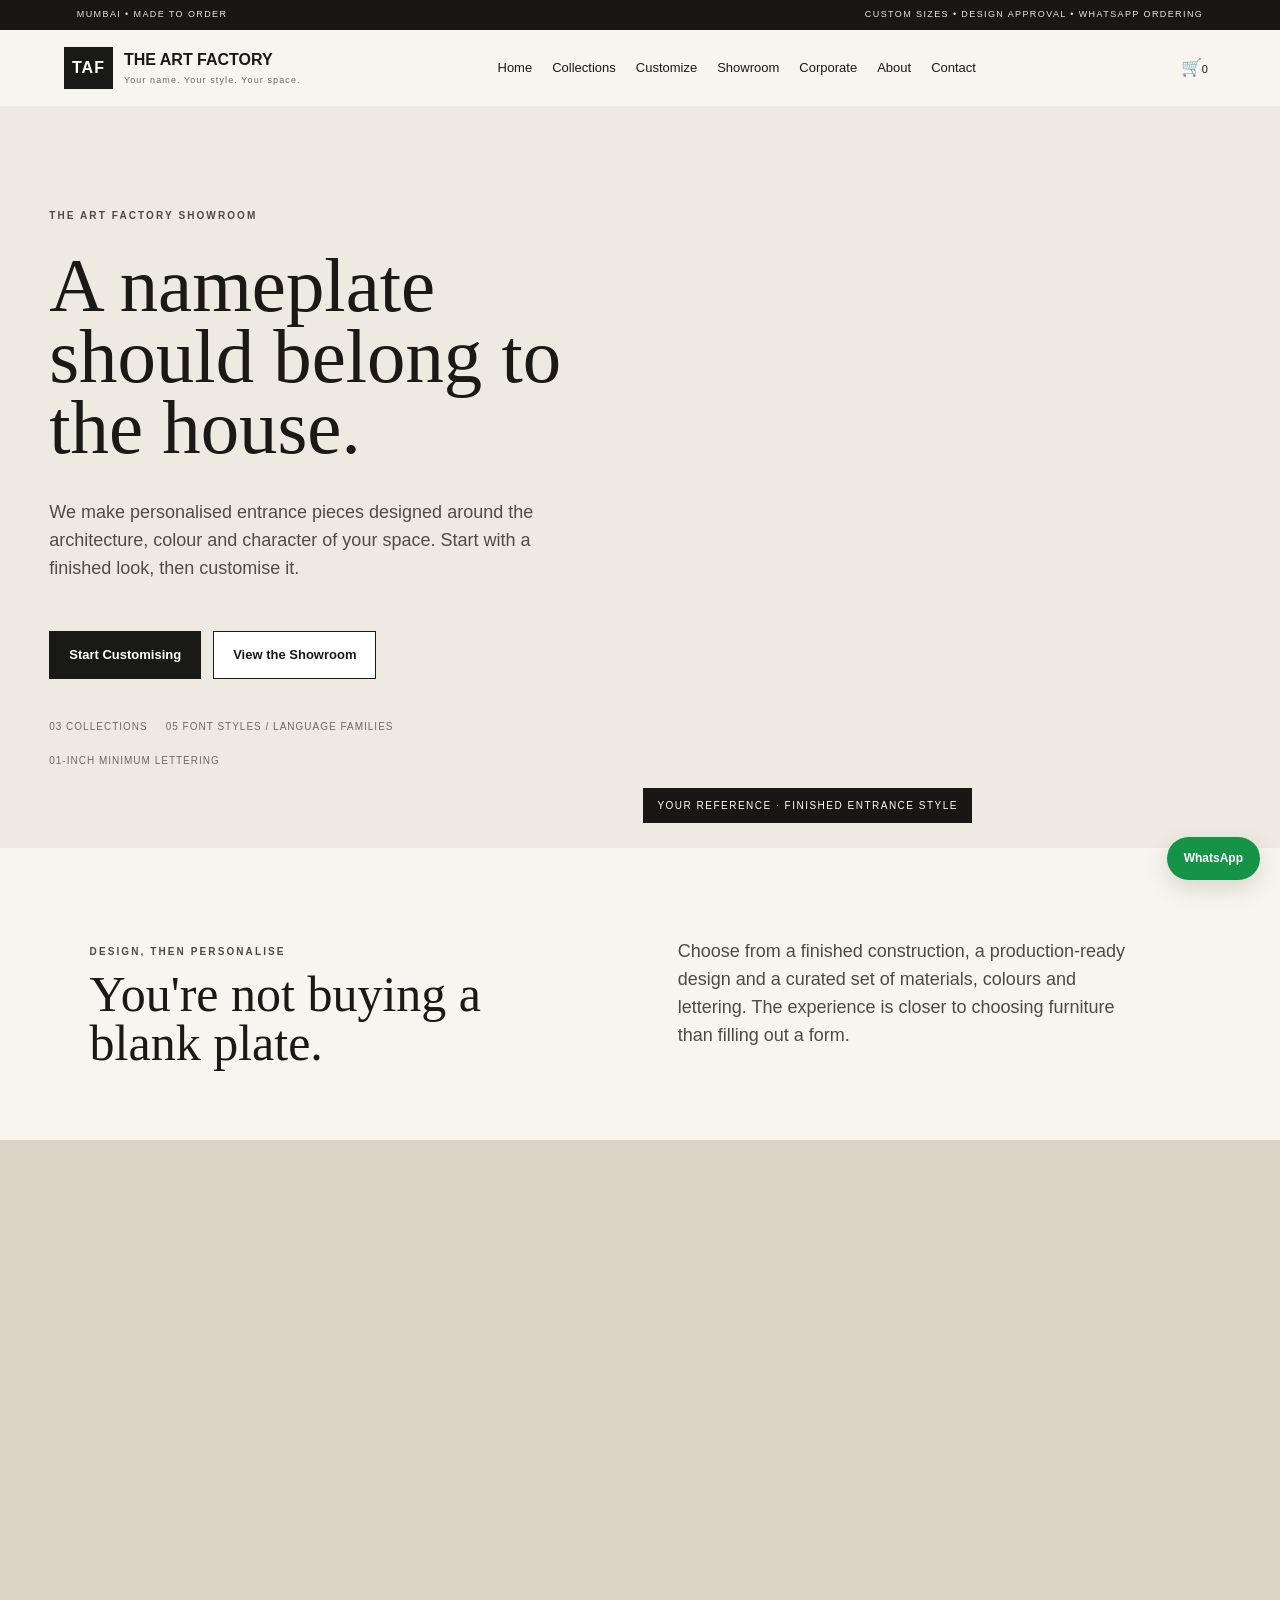
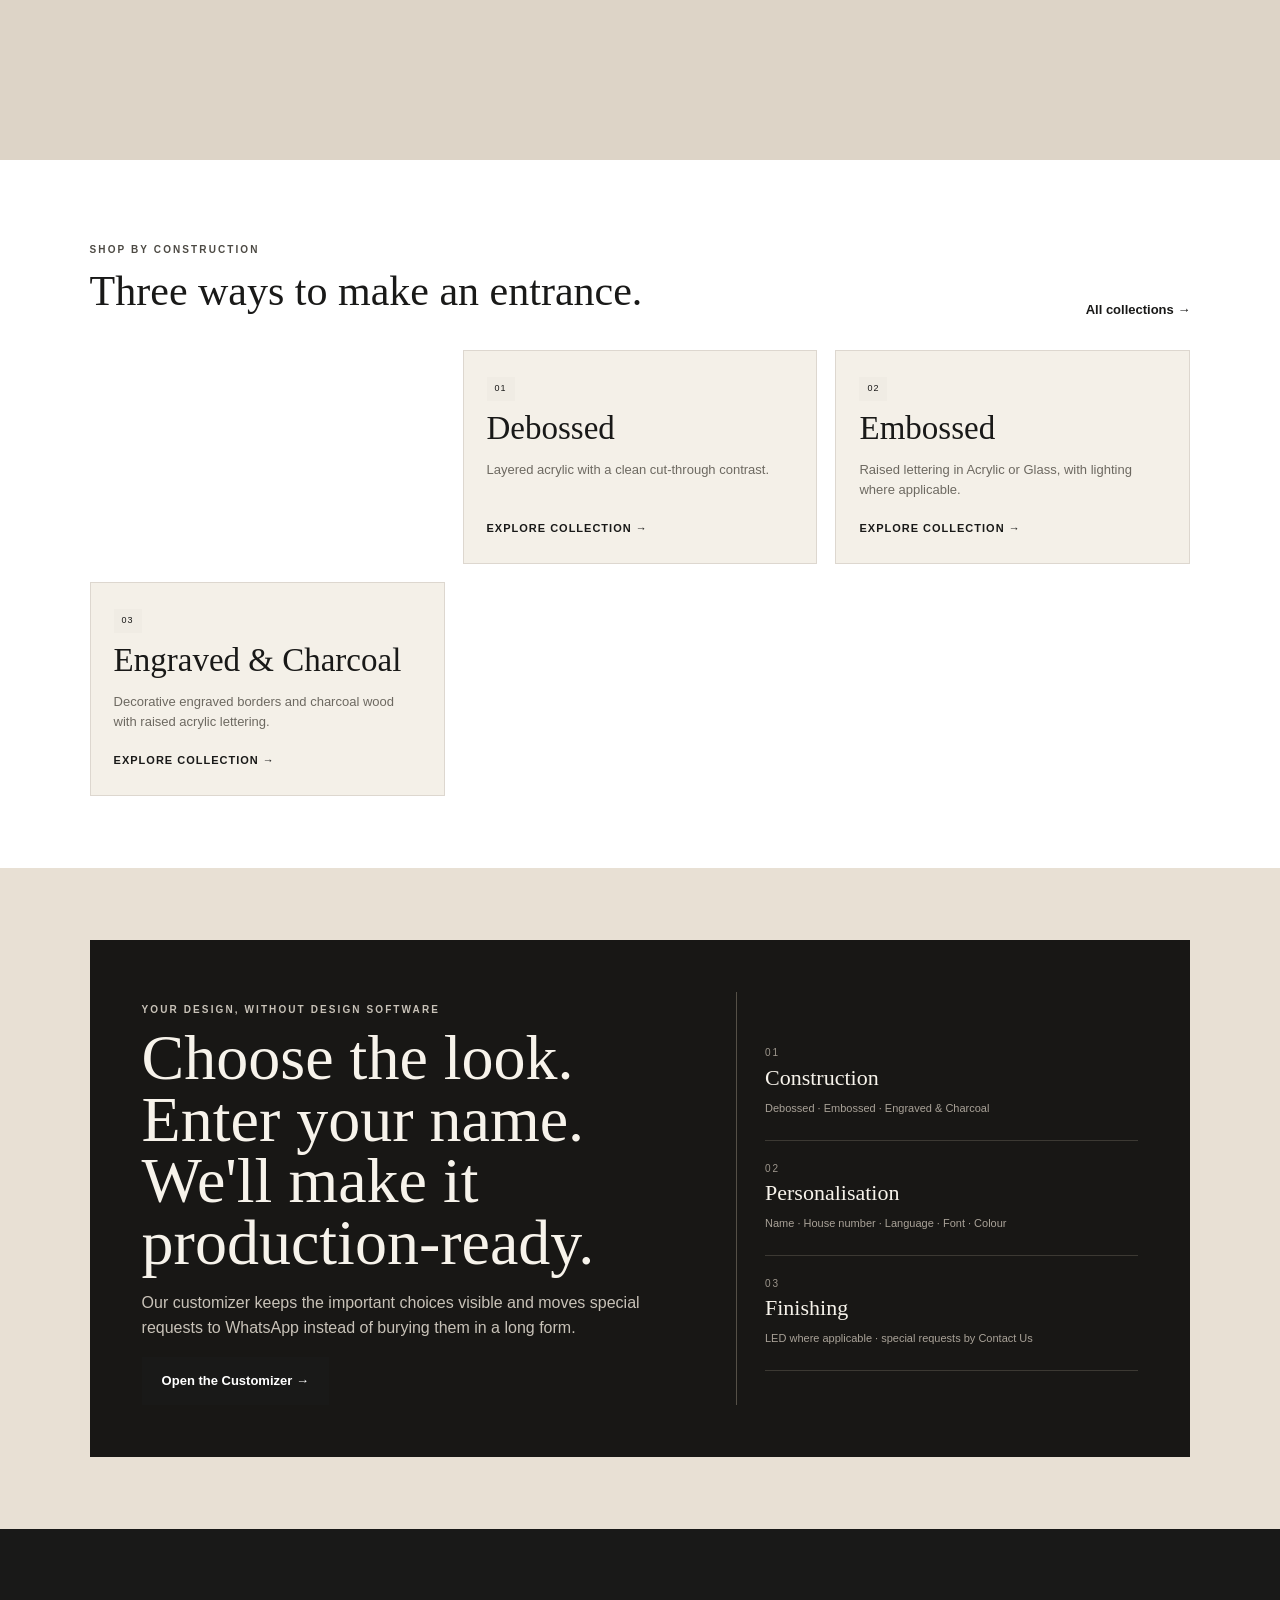
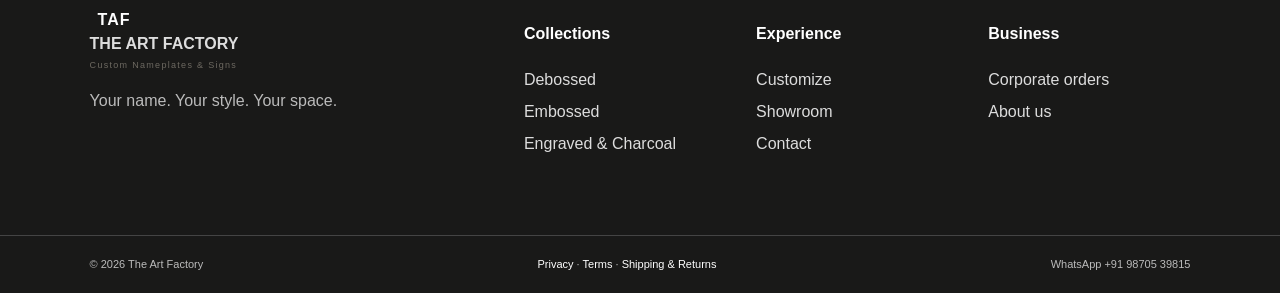
==== index.html @ 7ff67593 "Replace homepage imagery with Pinterest showroom references" ====
<!DOCTYPE html>
<html lang="en">
<head>
<meta charset="UTF-8"><meta name="viewport" content="width=device-width,initial-scale=1">
<meta name="description" content="The Art Factory custom nameplates for modern Indian homes and businesses. Explore manufactured designs and customise your own.">
<title>The Art Factory — Custom Nameplates</title><link rel="stylesheet" href="styles.css?v=showroom-20260922">
</head>
<body>
<div class="showroom-topbar"><span>MUMBAI • MADE TO ORDER</span><span>Custom sizes • Design approval • WhatsApp ordering</span></div>
<header class="site-header showroom-header">
<a class="brand" href="index.html"><span class="brand-mark">TAF</span><span><strong>THE ART FACTORY</strong><small>Your name. Your style. Your space.</small></span></a>
<nav class="desktop-nav"><a href="index.html">Home</a><a href="shop.html">Collections</a><a href="customizer.html">Customize</a><a href="gallery.html">Showroom</a><a href="corporate.html">Corporate</a><a href="about.html">About</a><a href="contact.html">Contact</a></nav>
<div class="header-actions"><a class="icon-btn" href="cart.html" aria-label="Cart">🛒<span id="cartCount">0</span></a><button class="menu-btn" id="menuBtn" aria-label="Open menu">☰</button></div>
</header>
<div class="mobile-nav" id="mobileNav"><a href="index.html">Home</a><a href="shop.html">Collections</a><a href="customizer.html">Customize</a><a href="gallery.html">Showroom</a><a href="corporate.html">Corporate</a><a href="about.html">About</a><a href="contact.html">Contact</a></div>

<main>
<section class="showroom-hero">
<div class="showroom-hero-copy">
<p class="eyebrow">THE ART FACTORY SHOWROOM</p>
<h1>A nameplate should belong to the house.</h1>
<p>We make personalised entrance pieces designed around the architecture, colour and character of your space. Start with a finished look, then customise it.</p>
<div class="hero-cta"><a class="btn btn-dark" href="customizer.html">Start Customising</a><a class="btn btn-light" href="gallery.html">View the Showroom</a></div>
<div class="showroom-note"><span>03 collections</span><span>05 font styles / language families</span><span>01-inch minimum lettering</span></div>
</div>
<div class="showroom-hero-image pin-hero">
<div class="pin-card pin-hero-card"><a href="https://in.pinterest.com/pin/329185054037467929/" data-pin-do="embedPin"></a></div>
<div class="hero-image-caption">Your reference · finished entrance style</div>
</div>
</section>

<section class="section-pad showroom-intro">
<div class="editorial-grid"><div><p class="eyebrow">DESIGN, THEN PERSONALISE</p><h2>You're not buying a blank plate.</h2></div><div><p class="lead">Choose from a finished construction, a production-ready design and a curated set of materials, colours and lettering. The experience is closer to choosing furniture than filling out a form.</p></div></div>
</section>

<section class="showroom-mosaic pinterest-mosaic">
<div class="pin-card pin-mosaic-tall"><a href="https://in.pinterest.com/pin/1130685050262022244/" data-pin-do="embedPin"></a></div>
<div class="pin-card pin-mosaic-card"><a href="https://in.pinterest.com/pin/1146729123897919894/" data-pin-do="embedPin"></a></div>
<div class="pin-card pin-mosaic-card"><a href="https://in.pinterest.com/pin/4591701421247447936/" data-pin-do="embedPin"></a></div>
</section>

<section class="section-pad collections-showcase">
<div class="section-head"><div><p class="eyebrow">SHOP BY CONSTRUCTION</p><h2>Three ways to make an entrance.</h2></div><a class="text-link" href="shop.html">All collections →</a></div>
<div class="showcase-cards">
<div class="pin-card showcase-pin"><a href="https://in.pinterest.com/pin/329185054037467929/" data-pin-do="embedPin"></a></div><a class="showcase-card showcase-text-card" href="debossed.html"><div class="showcase-card-copy"><span class="tag">01</span><h3>Debossed</h3><p>Layered acrylic with a clean cut-through contrast.</p><strong>Explore collection →</strong></div></a>
<a class="showcase-card showcase-text-card" href="embossed.html"><div class="showcase-card-copy"><span class="tag">02</span><h3>Embossed</h3><p>Raised lettering in Acrylic or Glass, with lighting where applicable.</p><strong>Explore collection →</strong></div></a>
<a class="showcase-card showcase-text-card" href="engraved-charcoal.html"><div class="showcase-card-copy"><span class="tag">03</span><h3>Engraved & Charcoal</h3><p>Decorative engraved borders and charcoal wood with raised acrylic lettering.</p><strong>Explore collection →</strong></div></a>
</div>
</section>

<section class="section-pad customize-feature">
<div class="customize-panel"><div><p class="eyebrow">YOUR DESIGN, WITHOUT DESIGN SOFTWARE</p><h2>Choose the look. Enter your name. We'll make it production-ready.</h2><p>Our customizer keeps the important choices visible and moves special requests to WhatsApp instead of burying them in a long form.</p><a class="btn btn-dark" href="customizer.html">Open the Customizer →</a></div>
<div class="choice-stack"><div><span>01</span><b>Construction</b><small>Debossed · Embossed · Engraved & Charcoal</small></div><div><span>02</span><b>Personalisation</b><small>Name · House number · Language · Font · Colour</small></div><div><span>03</span><b>Finishing</b><small>LED where applicable · special requests by Contact Us</small></div></div></div>
</section>
</main>
<footer class="site-footer"><div class="footer-top section-pad"><div><a class="brand footer-brand" href="index.html"><span class="brand-mark">TAF</span><span><strong>THE ART FACTORY</strong><small>Custom Nameplates & Signs</small></span></a><p>Your name. Your style. Your space.</p></div><div><h4>Collections</h4><a href="debossed.html">Debossed</a><a href="embossed.html">Embossed</a><a href="engraved-charcoal.html">Engraved & Charcoal</a></div><div><h4>Experience</h4><a href="customizer.html">Customize</a><a href="gallery.html">Showroom</a><a href="contact.html">Contact</a></div><div><h4>Business</h4><a href="corporate.html">Corporate orders</a><a href="about.html">About us</a></div></div>
<div class="footer-bottom"><span>© 2026 The Art Factory</span><span><a href="privacy.html">Privacy</a> · <a href="terms.html">Terms</a> · <a href="shipping-returns.html">Shipping & Returns</a></span><span>WhatsApp +91 98705 39815</span></div></footer>
<a class="floating-whatsapp" href="https://wa.me/919870539815" aria-label="Chat with The Art Factory on WhatsApp">WhatsApp</a>
<script src="app.js?v=showroom-20260922"></script>
<script async defer src="https://assets.pinterest.com/js/pinit.js"></script></body></html>
---- styles.css ----
*{box-sizing:border-box}
:root{--ink:#191918;--paper:#faf8f3;--sand:#e7dfd2;--soft:#f0ece4;--line:#dfd9cf;--muted:#6d6961;--wa:#159447}
html{scroll-behavior:smooth}body{margin:0;font-family:Arial,Helvetica,sans-serif;color:var(--ink);background:var(--paper);line-height:1.55}a{color:inherit;text-decoration:none}button,input,select{font:inherit}
.announcement{background:var(--ink);color:#fff;text-align:center;padding:9px 14px;font-size:11px;letter-spacing:.4px}
.site-header{min-height:76px;padding:0 5%;display:flex;align-items:center;justify-content:space-between;gap:24px;background:#fff;border-bottom:1px solid #eee;position:sticky;top:0;z-index:20}
.brand{display:flex;align-items:center;gap:11px;min-width:max-content}.brand-mark{background:var(--ink);color:#fff;padding:9px 8px;font-weight:800;letter-spacing:1px}.brand small,.brand strong{display:block}.brand small{font-size:9px;letter-spacing:1.3px;color:var(--muted);margin-top:2px}.desktop-nav{display:flex;gap:20px;font-size:13px;align-items:center}.desktop-nav a:hover{text-decoration:underline}.header-actions{display:flex;gap:10px;align-items:center}.icon-btn,.menu-btn{border:0;background:none;font-size:17px;cursor:pointer;padding:8px}.icon-btn span{font-size:11px}.menu-btn{display:none}.mobile-nav{display:none;background:#fff;border-bottom:1px solid var(--line);padding:8px 6%}.mobile-nav.open{display:block}.mobile-nav a{display:block;padding:11px 0;border-bottom:1px solid #eee}
.section-pad{padding:72px 7%}.hero{display:grid;grid-template-columns:1fr 1fr;gap:58px;min-height:650px;align-items:center}.eyebrow{font-size:10px;letter-spacing:2.1px;font-weight:800;color:#4d4a44}.hero h1,.page-hero h1{font:clamp(48px,7vw,88px)/.95 Georgia,serif;margin:15px 0}.hero h1 em{font-style:italic}.hero-text,.lead{max-width:680px;font-size:18px;color:#4d4a44}.hero-cta{display:flex;gap:12px;margin:30px 0;flex-wrap:wrap}.btn{display:inline-block;padding:13px 19px;border:1px solid var(--ink);font-weight:700;font-size:13px;cursor:pointer;transition:.2s}.btn:hover{transform:translateY(-1px)}.btn-dark{background:var(--ink);color:#fff}.btn-light{background:#fff}.full{width:100%}.trust-row{display:flex;gap:16px;flex-wrap:wrap;font-size:11px;color:var(--muted)}
.hero-art{height:450px;background:var(--sand);position:relative;overflow:hidden}.hero-art:after{content:"";position:absolute;inset:18px;border:1px solid #fff8;pointer-events:none}.hero-plate{position:absolute;background:#111;color:#fff;text-align:center;padding:34px 42px;box-shadow:0 22px 45px #0002;z-index:1}.hero-plate span{display:block;font:28px Georgia,serif}.hero-plate small{font-size:9px;letter-spacing:2px}.hero-plate-a{top:80px;left:12%;transform:rotate(-3deg)}.hero-plate-b{bottom:62px;right:4%;background:#f6f4ef;color:#111;transform:rotate(3deg)}.spark{position:absolute;font-size:50px;color:#fff8;z-index:2}.spark-1{top:25px;right:28px}.spark-2{bottom:17px;left:30px}
.alt{background:var(--soft)}.section-head{display:flex;justify-content:space-between;align-items:end;gap:20px;margin-bottom:30px}.section-head.centered{justify-content:center;text-align:center}.section-head h1{font:56px Georgia,serif;margin:6px 0}.section-head h2{font:42px Georgia,serif;margin:5px 0}.text-link{font-weight:700;font-size:13px}
.category-grid,.product-grid,.steps{display:grid;grid-template-columns:repeat(4,1fr);gap:16px}.category-card,.product-card,.step,.panel,.info-card,.form-card,.empty-state{background:#fff;padding:25px;border:1px solid var(--line)}.category-card{min-height:175px;display:flex;flex-direction:column;justify-content:space-between}.cat-icon{font-size:32px}.category-card h3{margin:6px 0}.category-card p{margin:0;color:var(--muted);font-size:13px}
.product-card{padding:0;overflow:hidden;display:flex;flex-direction:column}.product-art{height:220px;background:linear-gradient(135deg,#ded4c6,#eee8de);display:flex;align-items:center;justify-content:center}.mini-plate{background:#111;color:#fff;padding:24px 30px;text-align:center;font:22px Georgia,serif;min-width:55%}.mini-plate small{display:block;font:9px Arial,sans-serif;letter-spacing:2px;margin-top:9px;opacity:.7}.mini-plate.large{padding:45px 55px;min-width:70%}.mini-plate.large span{display:block}.product-info{padding:20px;flex:1}.product-info h3{margin:7px 0 5px;font-size:18px}.product-info p{margin:5px 0;color:var(--muted);font-size:13px}.price{font-weight:800;color:var(--ink)!important;margin:13px 0!important}.tag{display:inline-block;padding:5px 8px;background:var(--soft);font-size:9px;text-transform:uppercase;letter-spacing:1px}.filter{padding:11px 12px;border:1px solid #cfc8bd;background:#fff}
.steps{grid-template-columns:repeat(4,1fr)}.step b{font-size:28px}.step h3{margin:5px 0}.step p{color:var(--muted);font-size:13px}
.custom-banner{display:flex;justify-content:space-between;align-items:center;gap:30px;background:#d9cbb9}.custom-banner h2{font:42px Georgia,serif;margin:6px 0}.custom-banner p{max-width:700px;color:#4d4a44}
.page-hero{padding:90px 7%;background:var(--sand)}.page-hero h1{margin-bottom:16px}.page-hero p:last-child{max-width:720px;font-size:18px;color:#4d4a44}
.split{display:grid;grid-template-columns:1fr 1fr;gap:30px}.info-card{margin-bottom:15px}.legal-copy{max-width:930px}.legal-copy h1{font:56px Georgia,serif}.legal-copy h2{font:28px Georgia,serif;margin-top:35px}.muted{color:var(--muted);font-size:12px}
.site-footer{background:var(--ink);color:#fff}.footer-top{display:grid;grid-template-columns:2fr 1fr 1fr 1fr;gap:30px}.footer-top a{display:block;margin:7px 0;color:#ddd}.footer-top p{color:#bbb;max-width:420px}.footer-bottom{padding:20px 7%;border-top:1px solid #444;display:flex;justify-content:space-between;gap:20px;font-size:11px;color:#bbb}.footer-bottom a{color:#fff}
.customizer{display:grid;grid-template-columns:1.1fr .9fr;gap:30px}.preview{min-height:480px;background:var(--sand);display:flex;align-items:center;justify-content:center;padding:35px}.preview-surface{width:100%;height:100%;display:flex;align-items:center;justify-content:center;min-height:390px}.form-card label{display:block;margin:15px 0 5px;font-weight:700;font-size:13px}.form-card input,.form-card select{width:100%;padding:12px;border:1px solid #ccc;background:#fff}.form-card fieldset{border:0;padding:0;margin:0 0 18px}.form-card legend{font-weight:700;font-size:13px;margin-bottom:10px}.two-col{display:grid;grid-template-columns:1fr 1fr;gap:14px}.variant-grid{display:grid;grid-template-columns:repeat(4,1fr);gap:8px}.variant-option{margin:0!important;border:1px solid #d8d1c7;padding:12px!important;cursor:pointer;background:#fff}.variant-option input{display:none}.variant-option span{display:block;font-weight:800}.variant-option small{color:var(--muted)}.variant-option:has(input:checked){border-color:var(--ink);background:var(--soft)}
#platePreview[data-variant="2"]{background:#fff;color:#111;border:1px solid #111}.mini-plate[data-variant="3"]{border-radius:0;background:#c9ad7a;color:#111}.mini-plate[data-variant="4"]{border-radius:18px;background:#111;color:#fff;box-shadow:inset 0 0 0 1px #fff6}.price-box{margin:22px 0;padding:16px;background:var(--soft);display:flex;justify-content:space-between;align-items:center}.price-box strong{font-size:24px}
.cart-row{display:flex;justify-content:space-between;gap:20px;padding:20px 0;border-bottom:1px solid var(--line)}.cart-row small{color:var(--muted)}.remove-btn{display:block;border:0;background:none;padding:6px 0;color:#8c2b2b;cursor:pointer;font-size:12px}.cart-total{display:flex;justify-content:space-between;padding:25px 0;font-size:20px}.empty-state{text-align:center;padding:60px}
.floating-whatsapp{position:fixed;right:20px;bottom:20px;background:var(--wa);color:#fff;padding:12px 17px;border-radius:30px;font-weight:700;font-size:12px;z-index:30;box-shadow:0 8px 25px #0002}
@media(max-width:900px){.desktop-nav{gap:11px}.hero,.customizer,.split{grid-template-columns:1fr}.hero{padding-top:48px}.category-grid,.product-grid,.steps{grid-template-columns:1fr 1fr}.footer-top{grid-template-columns:1fr 1fr}.section-pad{padding:58px 6%}}
@media(max-width:680px){.desktop-nav{display:none}.menu-btn{display:block}.hero h1,.page-hero h1,.legal-copy h1{font-size:48px}.hero-art{height:350px}.hero-plate-a{left:4%}.hero-plate-b{right:1%}.section-head{display:block}.section-head h2{font-size:34px}.custom-banner{display:block}.two-col{grid-template-columns:1fr}.variant-grid{grid-template-columns:repeat(2,1fr)}.footer-top{grid-template-columns:1fr}.footer-bottom{flex-direction:column}.cart-row{align-items:flex-start}.product-art{height:190px}.mini-plate.large{padding:36px 30px;min-width:82%}}
@media(max-width:430px){.section-pad{padding:45px 5%}.hero-art{height:300px}.hero-plate{padding:25px 28px}.hero-plate span{font-size:20px}.hero-plate-a{top:55px}.hero-plate-b{bottom:35px}.floating-whatsapp{right:12px;bottom:12px}.brand small{display:none}}
.field-note{display:block;color:var(--muted);font-size:11px;font-weight:400;margin-top:5px}.preview .mini-plate[data-material="Glass"]{background:#fff;color:#191918;border:1px solid #aaa}.preview .mini-plate[data-material="Glass"][data-plate="Black Glass"]{background:#111;color:#fff;border-color:#111}.preview .mini-plate[data-plate="White"]{background:#fff;color:#191918;border:1px solid #bbb}.preview .mini-plate[data-plate="Royal Blue"]{background:#213e75}.preview .mini-plate[data-plate="Wine Red"]{background:#6f2636}.preview .mini-plate[data-plate="Forest Green"]{background:#28523a}.preview .mini-plate[data-plate="Gold Mirror"]{background:linear-gradient(135deg,#e3c675,#fff0a9,#c49d3b);color:#191918}.preview .mini-plate[data-plate="Silver Mirror"]{background:linear-gradient(135deg,#9fa4aa,#f5f5f5,#8a8f95);color:#191918}.preview .mini-plate[data-plate="Black Glass"][data-led="Warm White LED"],.preview .mini-plate[data-plate="White Glass"][data-led="Warm White LED"]{box-shadow:0 0 35px rgba(255,210,120,.85)}.preview .mini-plate[data-plate="Black Glass"][data-led="Cool White LED"],.preview .mini-plate[data-plate="White Glass"][data-led="Cool White LED"]{box-shadow:0 0 35px rgba(180,220,255,.85)}.preview .mini-plate[data-plate="Black Glass"][data-led="RGB LED"],.preview .mini-plate[data-plate="White Glass"][data-led="RGB LED"]{box-shadow:0 0 22px #85f,0 0 45px #4df}.preview .mini-plate[data-material="Glass"][data-diamond="Gold Diamond"] span:before{content:"◆ ";color:#d2ae44}.preview .mini-plate[data-material="Glass"][data-diamond="Silver Diamond"] span:before{content:"◆ ";color:#b8bdc5}
.design-grid{display:grid;grid-template-columns:repeat(2,1fr);gap:22px}.design-sample{background:#fff;border:1px solid var(--line);overflow:hidden}.design-sample img{display:block;width:100%;height:auto;background:#e5ddd1}.design-sample>div{padding:20px}.design-sample h3{font:28px Georgia,serif;margin:8px 0}.design-sample p{color:var(--muted);font-size:13px}.feature-band{display:flex;justify-content:space-between;align-items:center;gap:28px;background:var(--soft);padding:30px;margin:45px 0}.feature-band h2{font:34px Georgia,serif;margin:7px 0}.feature-band p{max-width:760px;color:#4d4a44}@media(max-width:700px){.design-grid{grid-template-columns:1fr}.feature-band{display:block}}
.cat-engraved{grid-column:span 2}
.category-callout{margin-bottom:28px;background:var(--soft)}
.design-sample .btn{margin-top:12px}
.engraved-live-preview{position:relative;width:100%;max-width:760px;background:#ddd6c9;overflow:hidden;box-shadow:0 18px 45px #0002}
.engraved-live-preview img{display:block;width:100%;height:auto}
.preview-overlay{position:absolute;inset:0;display:flex;flex-direction:column;align-items:center;justify-content:center;pointer-events:none;text-align:center;transform:translateY(-1%)}
.preview-overlay span{font:700 clamp(22px,4vw,52px)/1.05 Arial,Helvetica,sans-serif;color:#fff;letter-spacing:.5px;text-shadow:0 1px 2px #0008}
.preview-overlay small{margin-top:10px;font:700 clamp(9px,1.4vw,18px)/1 Arial,Helvetica,sans-serif;color:#ddd;letter-spacing:5px}
.engraved-material-grid{grid-template-columns:1fr 1fr}
@media(max-width:680px){.engraved-material-grid{grid-template-columns:1fr}.engraved-live-preview{max-width:none}}

.category-grid-three{grid-template-columns:repeat(3,1fr)}
.section-pad-inner{padding:50px 0 0}
.size-strip,.option-matrix{display:grid;grid-template-columns:repeat(5,1fr);gap:10px}
.size-strip span,.option-matrix span{background:#fff;border:1px solid var(--line);padding:14px;font-size:12px}
.option-matrix{grid-template-columns:1fr 1fr}
.customizer-workspace{margin-top:34px}
.generic-live-preview{width:100%;max-width:760px;background:#d9d1c4;padding:40px;display:flex;align-items:center;justify-content:center;min-height:360px}
.generic-plate{width:82%;min-height:210px;padding:40px 25px;background:#1c201f;color:#fff;border:2px solid #8b918a;display:flex;flex-direction:column;align-items:center;justify-content:center;text-align:center;box-shadow:0 18px 38px #0002}
.generic-plate span{font:700 clamp(22px,5vw,58px)/1 Arial,Helvetica,sans-serif}
.generic-plate small{margin-top:14px;font:700 clamp(9px,1.5vw,17px)/1 Arial,Helvetica,sans-serif;letter-spacing:5px;color:#d8d8d2}
.generic-plate[data-material="Glass"]{background:#fff;color:#191918;border-color:#999}
.generic-plate[data-plate="Black Glass"]{background:#111;color:#fff;border-color:#111}
.generic-plate[data-plate="White Glass"]{background:#fff;color:#191918;border-color:#aaa}
.generic-plate[data-plate="Gold Mirror"],.generic-plate[data-letter="Gold"]{ }
.generic-plate[data-led="Warm White LED"]{box-shadow:0 0 35px rgba(255,215,145,.85),0 18px 38px #0002}
.generic-plate[data-led="Cool White LED"]{box-shadow:0 0 35px rgba(180,220,255,.85),0 18px 38px #0002}
.generic-plate[data-led="RGB LED"]{box-shadow:0 0 24px #7df,0 0 44px #a7f,0 18px 38px #0002}
@media(max-width:900px){.category-grid-three{grid-template-columns:1fr}.size-strip{grid-template-columns:1fr 1fr}.option-matrix{grid-template-columns:1fr}}
@media(max-width:680px){.section-pad-inner{padding-top:35px}.generic-live-preview{padding:20px;min-height:280px}.generic-plate{width:95%;min-height:170px;padding:28px 14px}}

.showroom-topbar{background:#181715;color:#eae6de;display:flex;justify-content:space-between;gap:20px;padding:8px 6%;font-size:9px;letter-spacing:1.4px;text-transform:uppercase}
.showroom-header{background:#f8f5ef;border-bottom:0;position:relative}
.showroom-header .brand small{letter-spacing:1.1px}
.showroom-hero{display:grid;grid-template-columns:1fr 1.08fr;min-height:720px;background:#eee9e1}
.showroom-hero-copy{padding:92px 8% 80px;display:flex;flex-direction:column;justify-content:center}
.showroom-hero-copy h1{font:clamp(54px,6vw,88px)/.92 Georgia,serif;max-width:720px;margin:18px 0}
.showroom-hero-copy>p:not(.eyebrow){max-width:620px;font-size:18px;color:#504d47}
.showroom-hero-image{position:relative;min-height:720px;overflow:hidden}
.showroom-hero-image img{width:100%;height:100%;display:block;object-fit:cover}
.hero-image-caption{position:absolute;left:28px;bottom:25px;background:#181715;color:#fff;padding:10px 14px;font-size:10px;letter-spacing:1.5px;text-transform:uppercase}
.showroom-note{display:flex;gap:18px;flex-wrap:wrap;margin-top:10px;color:#6e6961;font-size:10px;letter-spacing:1px;text-transform:uppercase}
.showroom-intro{background:#f8f5ef}
.editorial-grid{display:grid;grid-template-columns:1.1fr 1fr;gap:80px;align-items:end;max-width:1050px}
.editorial-grid h2{font:50px/.98 Georgia,serif;margin:0;max-width:610px}
.showroom-mosaic{display:grid;grid-template-columns:1.25fr 1fr 1fr;height:620px;background:#ddd4c7;gap:3px}
.showroom-photo{position:relative;overflow:hidden}
.showroom-photo img{display:block;width:100%;height:100%;object-fit:cover}
.photo-tall{grid-row:auto}
.photo-label{position:absolute;left:22px;bottom:22px;color:#fff;text-shadow:0 2px 15px #000a}
.photo-label span{display:block;font-size:9px;letter-spacing:1.8px;text-transform:uppercase;margin-bottom:5px}
.photo-label strong{font:25px Georgia,serif}
.collections-showcase{background:#fff}
.showcase-cards{display:grid;grid-template-columns:repeat(3,1fr);gap:18px}
.showcase-card{background:#f4f0e8;display:block;overflow:hidden;border:1px solid #ddd7cf;transition:transform .25s ease,box-shadow .25s ease}
.showcase-card:hover{transform:translateY(-4px);box-shadow:0 18px 45px #0001}
.showcase-card img{width:100%;height:330px;object-fit:cover;display:block}
.showcase-card-copy{padding:23px}
.showcase-card-copy h3{font:33px Georgia,serif;margin:9px 0}
.showcase-card-copy p{color:#6d6961;font-size:13px;min-height:42px}
.showcase-card-copy strong{font-size:11px;letter-spacing:1px;text-transform:uppercase}
.customize-feature{background:#e8e0d4}
.customize-panel{display:grid;grid-template-columns:1.15fr .85fr;gap:50px;background:#181715;color:#f7f3eb;padding:52px}
.customize-panel h2{font:clamp(42px,5vw,68px)/.96 Georgia,serif;max-width:720px;margin:10px 0 18px}
.customize-panel p{color:#c8c2b8;max-width:680px}
.choice-stack{border-left:1px solid #555047;padding-left:28px;display:flex;flex-direction:column;justify-content:center}
.choice-stack>div{padding:20px 0;border-bottom:1px solid #3c3933}
.choice-stack span{font-size:10px;letter-spacing:2px;color:#9d968c;display:block}
.choice-stack b{display:block;font:22px Georgia,serif;margin:4px 0}
.choice-stack small{color:#a9a298;font-size:11px}
@media(max-width:900px){.showroom-hero{grid-template-columns:1fr}.showroom-hero-image{min-height:540px}.showroom-mosaic{height:auto;grid-template-columns:1fr 1fr}.showroom-photo:first-child{grid-column:span 2;height:440px}.showcase-cards{grid-template-columns:1fr}.customize-panel{grid-template-columns:1fr}.editorial-grid{grid-template-columns:1fr;gap:25px}}
@media(max-width:680px){.showroom-topbar{display:none}.showroom-hero-copy{padding:58px 6%}.showroom-hero-copy h1{font-size:48px}.showroom-hero-image{min-height:430px}.showroom-mosaic{grid-template-columns:1fr}.showroom-photo:first-child{grid-column:auto;height:420px}.showroom-photo{height:300px}.customize-panel{padding:30px 24px}.customize-panel h2{font-size:42px}.choice-stack{border-left:0;border-top:1px solid #555047;padding:18px 0 0}}

.collection-hero-grid{display:grid;grid-template-columns:1.15fr .85fr;min-height:520px;background:#ece6dc;margin-bottom:30px}
.collection-hero-grid>div:first-child{min-height:520px;overflow:hidden}
.collection-hero-grid img{width:100%;height:100%;object-fit:cover;display:block}
.collection-hero-copy{padding:65px;display:flex;flex-direction:column;justify-content:center}
.collection-hero-copy h2{font:52px/.98 Georgia,serif;margin:8px 0 16px}
.collection-hero-copy p:not(.eyebrow){color:#625d55;max-width:540px}
.collection-cards{gap:0;border-top:1px solid var(--line);border-left:1px solid var(--line)}
.collection-card{background:#f8f5ef;border-right:1px solid var(--line);border-bottom:1px solid var(--line);padding:34px;min-height:330px;display:flex;flex-direction:column;align-items:flex-start;justify-content:space-between;transition:.25s}
.collection-card:hover{background:#fff;transform:translateY(-3px)}
.collection-number{font-size:10px;letter-spacing:2px;color:#8a8379}
.collection-card h2{font:42px Georgia,serif;margin:14px 0 10px}
.collection-card p{color:#6d6961;font-size:13px;max-width:330px}
.collection-card span:last-child{font-size:10px;font-weight:800;letter-spacing:1.5px;text-transform:uppercase}
.customizer-entry-grid{display:grid;grid-template-columns:repeat(3,1fr);gap:18px}
.entry-card{background:#f4f0e8;border:1px solid #ddd7cf;display:block;overflow:hidden;transition:transform .25s,box-shadow .25s}
.entry-card:hover{transform:translateY(-4px);box-shadow:0 22px 50px #0002}
.entry-card img{width:100%;height:330px;object-fit:cover;display:block}
.entry-card>div{padding:23px}
.entry-card h2{font:32px Georgia,serif;margin:8px 0}
.entry-card p{font-size:13px;color:#6d6961;min-height:40px}
.entry-card strong{font-size:10px;letter-spacing:1.5px;text-transform:uppercase}
@media(max-width:900px){.collection-hero-grid{grid-template-columns:1fr}.collection-hero-grid>div:first-child{min-height:400px}.collection-hero-copy{padding:45px}.customizer-entry-grid{grid-template-columns:1fr 1fr}}
@media(max-width:680px){.collection-hero-grid>div:first-child{min-height:320px}.collection-hero-copy{padding:34px 24px}.collection-hero-copy h2{font-size:40px}.customizer-entry-grid{grid-template-columns:1fr}.entry-card img{height:280px}}
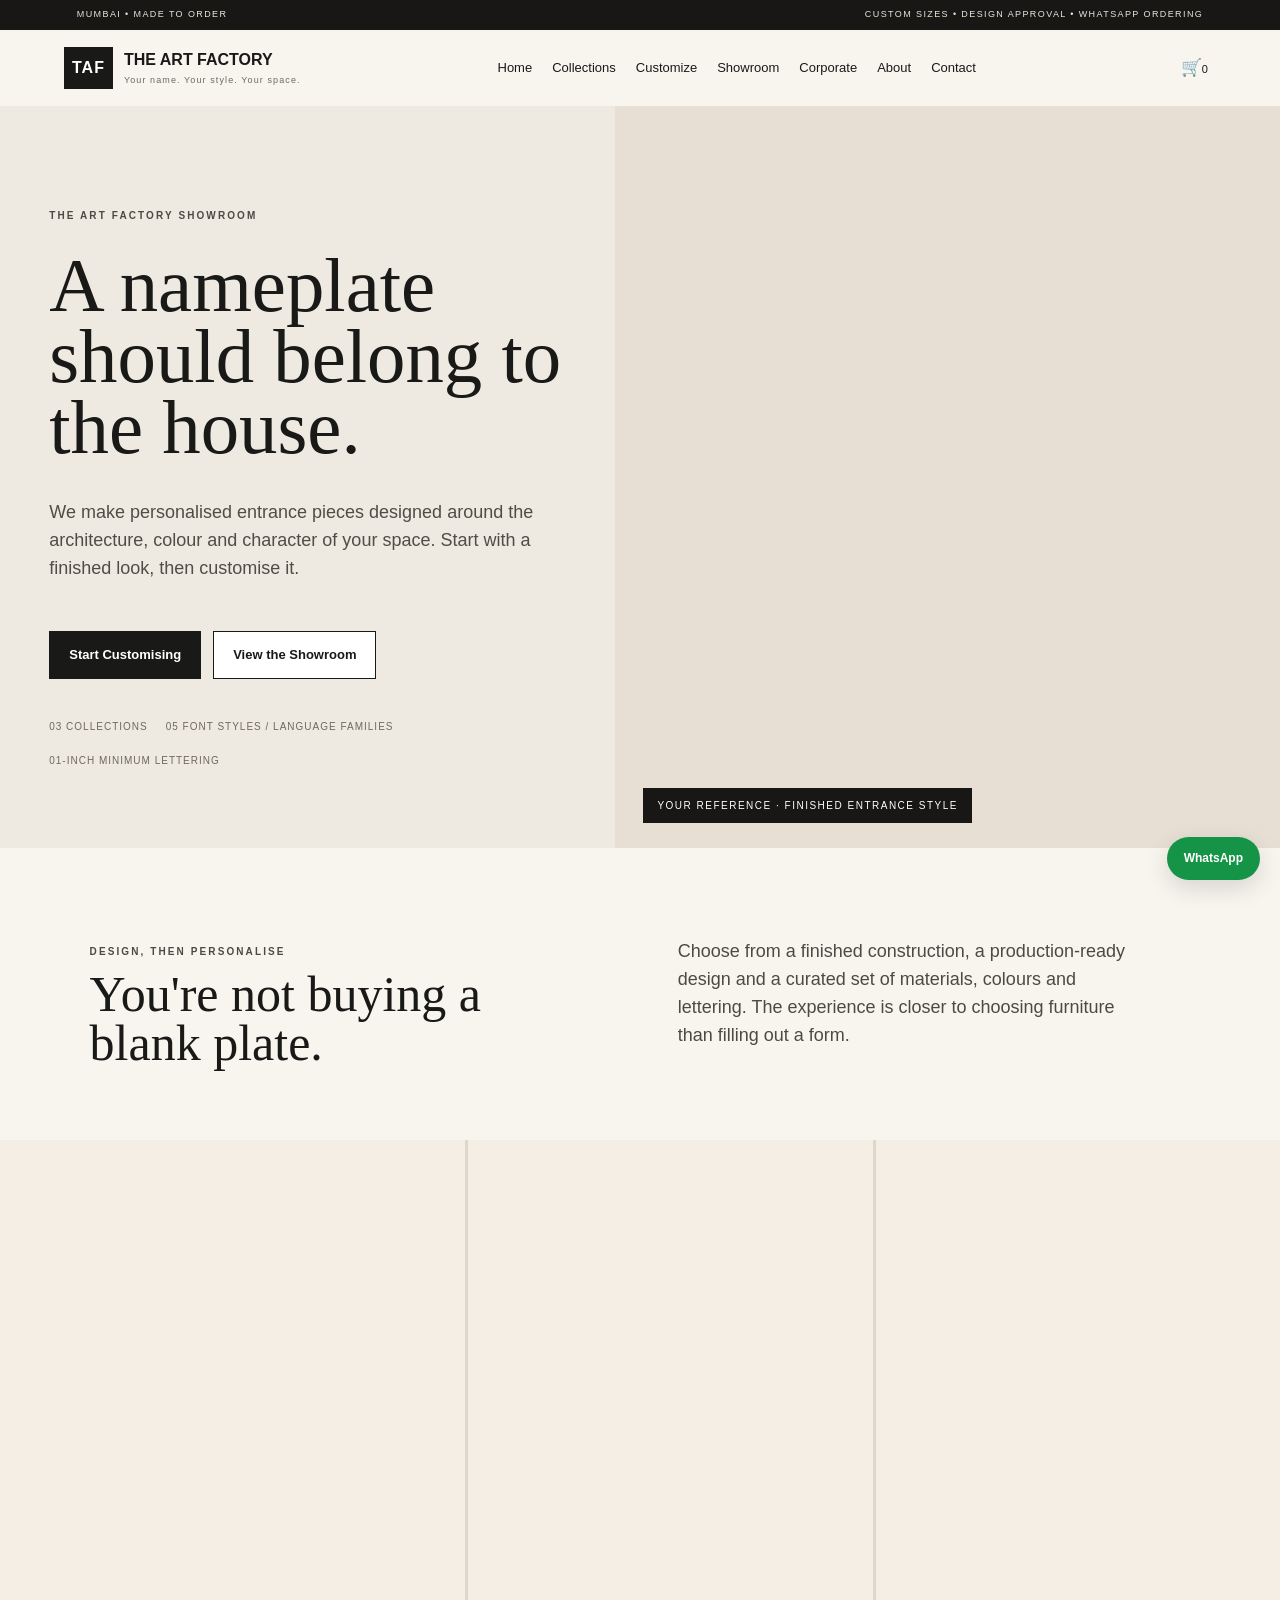
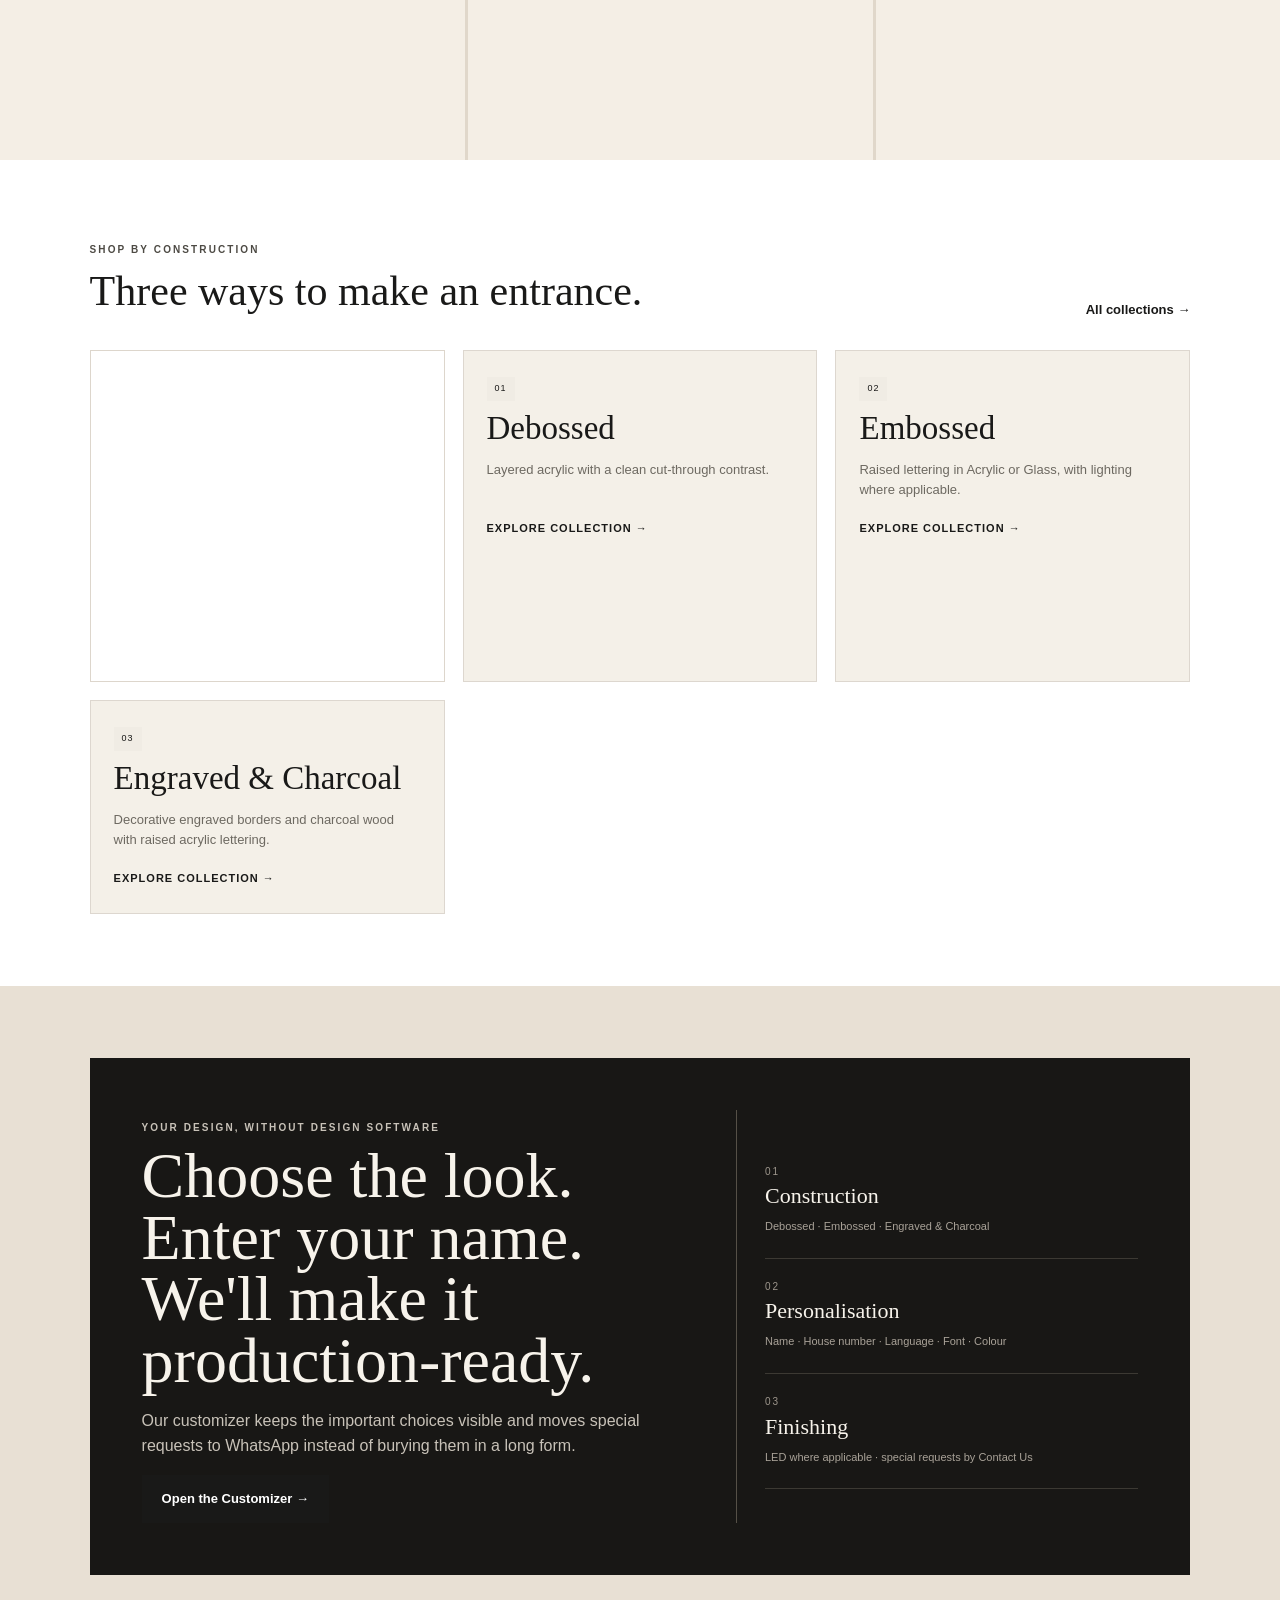
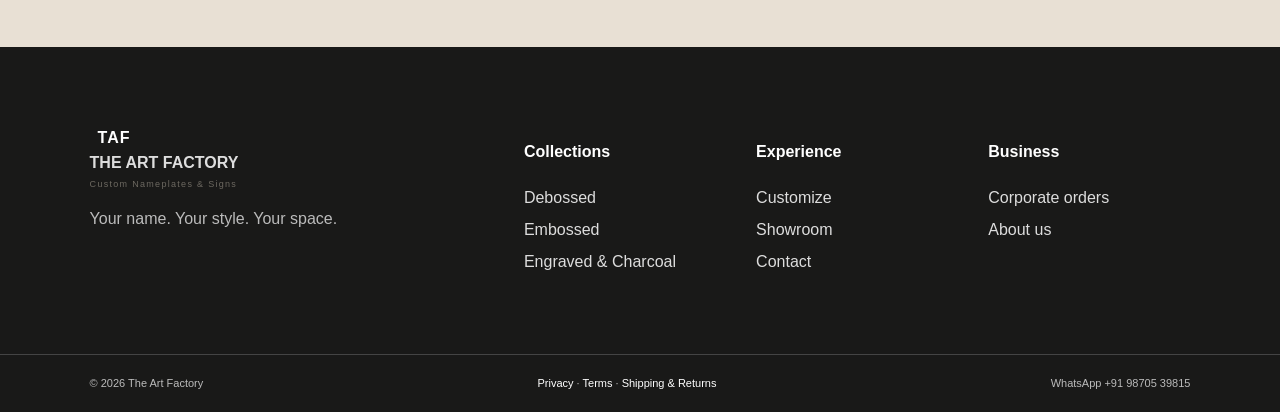
==== commit 98363e82: "Refresh Pinterest showroom asset cache" ====
--- a/index.html
+++ b/index.html
@@ -3,7 +3,7 @@
 <head>
 <meta charset="UTF-8"><meta name="viewport" content="width=device-width,initial-scale=1">
 <meta name="description" content="The Art Factory custom nameplates for modern Indian homes and businesses. Explore manufactured designs and customise your own.">
-<title>The Art Factory — Custom Nameplates</title><link rel="stylesheet" href="styles.css?v=showroom-20260922">
+<title>The Art Factory — Custom Nameplates</title><link rel="stylesheet" href="styles.css?v=pinterest-showroom-20260922">
 </head>
 <body>
 <div class="showroom-topbar"><span>MUMBAI • MADE TO ORDER</span><span>Custom sizes • Design approval • WhatsApp ordering</span></div>
@@ -56,5 +56,5 @@
 <footer class="site-footer"><div class="footer-top section-pad"><div><a class="brand footer-brand" href="index.html"><span class="brand-mark">TAF</span><span><strong>THE ART FACTORY</strong><small>Custom Nameplates & Signs</small></span></a><p>Your name. Your style. Your space.</p></div><div><h4>Collections</h4><a href="debossed.html">Debossed</a><a href="embossed.html">Embossed</a><a href="engraved-charcoal.html">Engraved & Charcoal</a></div><div><h4>Experience</h4><a href="customizer.html">Customize</a><a href="gallery.html">Showroom</a><a href="contact.html">Contact</a></div><div><h4>Business</h4><a href="corporate.html">Corporate orders</a><a href="about.html">About us</a></div></div>
 <div class="footer-bottom"><span>© 2026 The Art Factory</span><span><a href="privacy.html">Privacy</a> · <a href="terms.html">Terms</a> · <a href="shipping-returns.html">Shipping & Returns</a></span><span>WhatsApp +91 98705 39815</span></div></footer>
 <a class="floating-whatsapp" href="https://wa.me/919870539815" aria-label="Chat with The Art Factory on WhatsApp">WhatsApp</a>
-<script src="app.js?v=showroom-20260922"></script>
+<script src="app.js?v=pinterest-showroom-20260922"></script>
 <script async defer src="https://assets.pinterest.com/js/pinit.js"></script></body></html>
--- a/styles.css
+++ b/styles.css
@@ -119,3 +119,34 @@
 .entry-card strong{font-size:10px;letter-spacing:1.5px;text-transform:uppercase}
 @media(max-width:900px){.collection-hero-grid{grid-template-columns:1fr}.collection-hero-grid>div:first-child{min-height:400px}.collection-hero-copy{padding:45px}.customizer-entry-grid{grid-template-columns:1fr 1fr}}
 @media(max-width:680px){.collection-hero-grid>div:first-child{min-height:320px}.collection-hero-copy{padding:34px 24px}.collection-hero-copy h2{font-size:40px}.customizer-entry-grid{grid-template-columns:1fr}.entry-card img{height:280px}}
+
+.pin-card{background:#fff;min-height:360px;display:flex;align-items:flex-start;justify-content:center;overflow:hidden;border:1px solid #ddd6cc}
+.pin-card>a{display:block;width:100%;min-height:360px}
+.pin-card .PIN_Embed{width:100%!important;max-width:none!important;margin:0!important}
+.pin-card iframe{max-width:100%!important}
+.pin-hero-card{height:100%;min-height:720px;border:0;background:#e7dfd4}
+.pin-hero-card>a{min-height:720px}
+.pinterest-mosaic{height:auto;grid-template-columns:1.15fr 1fr 1fr;align-items:stretch;background:#e0d7ca}
+.pinterest-mosaic .pin-card{min-height:620px;background:#f4eee5;border:0}
+.pinterest-mosaic .pin-card>a{min-height:620px}
+.showroom-five{grid-template-columns:repeat(5,1fr);gap:3px}
+.showroom-five .pin-card,.showroom-five .pin-card>a{min-height:540px;height:540px}
+.showcase-pin{min-height:330px}
+.showcase-pin>a{min-height:330px}
+.showcase-pin .PIN_Embed{height:330px;overflow:hidden}
+.showcase-text-card{background:#f4f0e8}
+.collection-hero-pin{overflow:hidden;display:flex;align-items:stretch;min-height:520px;background:#e7dfd4}
+.collection-hero-pin .pin-card,.collection-hero-pin .pin-card>a{width:100%;height:520px;min-height:520px;border:0}
+.collection-hero-pin .PIN_Embed{width:100%!important;max-width:none!important}
+.pinterest-entry-grid .entry-card{background:#f8f5ef}
+.entry-pin,.entry-pin>a{min-height:290px;height:290px;border:0}
+.reference-band{display:flex;align-items:center;justify-content:space-between;gap:25px;background:#181715;color:#f7f3eb;padding:35px;margin:45px 0}
+.reference-band h2{font:38px Georgia,serif;margin:6px 0}
+.reference-band p{color:#c7c0b5;max-width:650px}
+.reference-strip{display:grid;grid-template-columns:repeat(3,1fr);border-top:1px solid var(--line);border-bottom:1px solid var(--line)}
+.reference-strip div{padding:22px;border-right:1px solid var(--line)}
+.reference-strip div:last-child{border-right:0}
+.reference-strip span{display:block;font:21px Georgia,serif}
+.reference-strip small{display:block;color:var(--muted);font-size:11px;margin-top:5px}
+@media(max-width:1000px){.showroom-five{grid-template-columns:repeat(2,1fr)}.showroom-five .pin-card:last-child{grid-column:span 2}.showroom-five .pin-card,.showroom-five .pin-card>a{min-height:460px;height:460px}.pinterest-entry-grid{grid-template-columns:1fr 1fr}.pinterest-entry-grid .entry-card:last-child{grid-column:span 2}.reference-strip{grid-template-columns:1fr}.reference-strip div{border-right:0;border-bottom:1px solid var(--line)}.reference-strip div:last-child{border-bottom:0}}
+@media(max-width:680px){.pin-hero-card,.pin-hero-card>a{min-height:480px;height:480px}.pinterest-mosaic{grid-template-columns:1fr}.pinterest-mosaic .pin-card,.pinterest-mosaic .pin-card>a{min-height:470px}.showroom-five{grid-template-columns:1fr}.showroom-five .pin-card:last-child{grid-column:auto}.showroom-five .pin-card,.showroom-five .pin-card>a{height:auto;min-height:430px}.collection-hero-pin,.collection-hero-pin .pin-card,.collection-hero-pin .pin-card>a{min-height:420px;height:420px}.pinterest-entry-grid{grid-template-columns:1fr}.pinterest-entry-grid .entry-card:last-child{grid-column:auto}.entry-pin,.entry-pin>a{min-height:300px;height:300px}.reference-band{display:block;padding:28px 24px}}
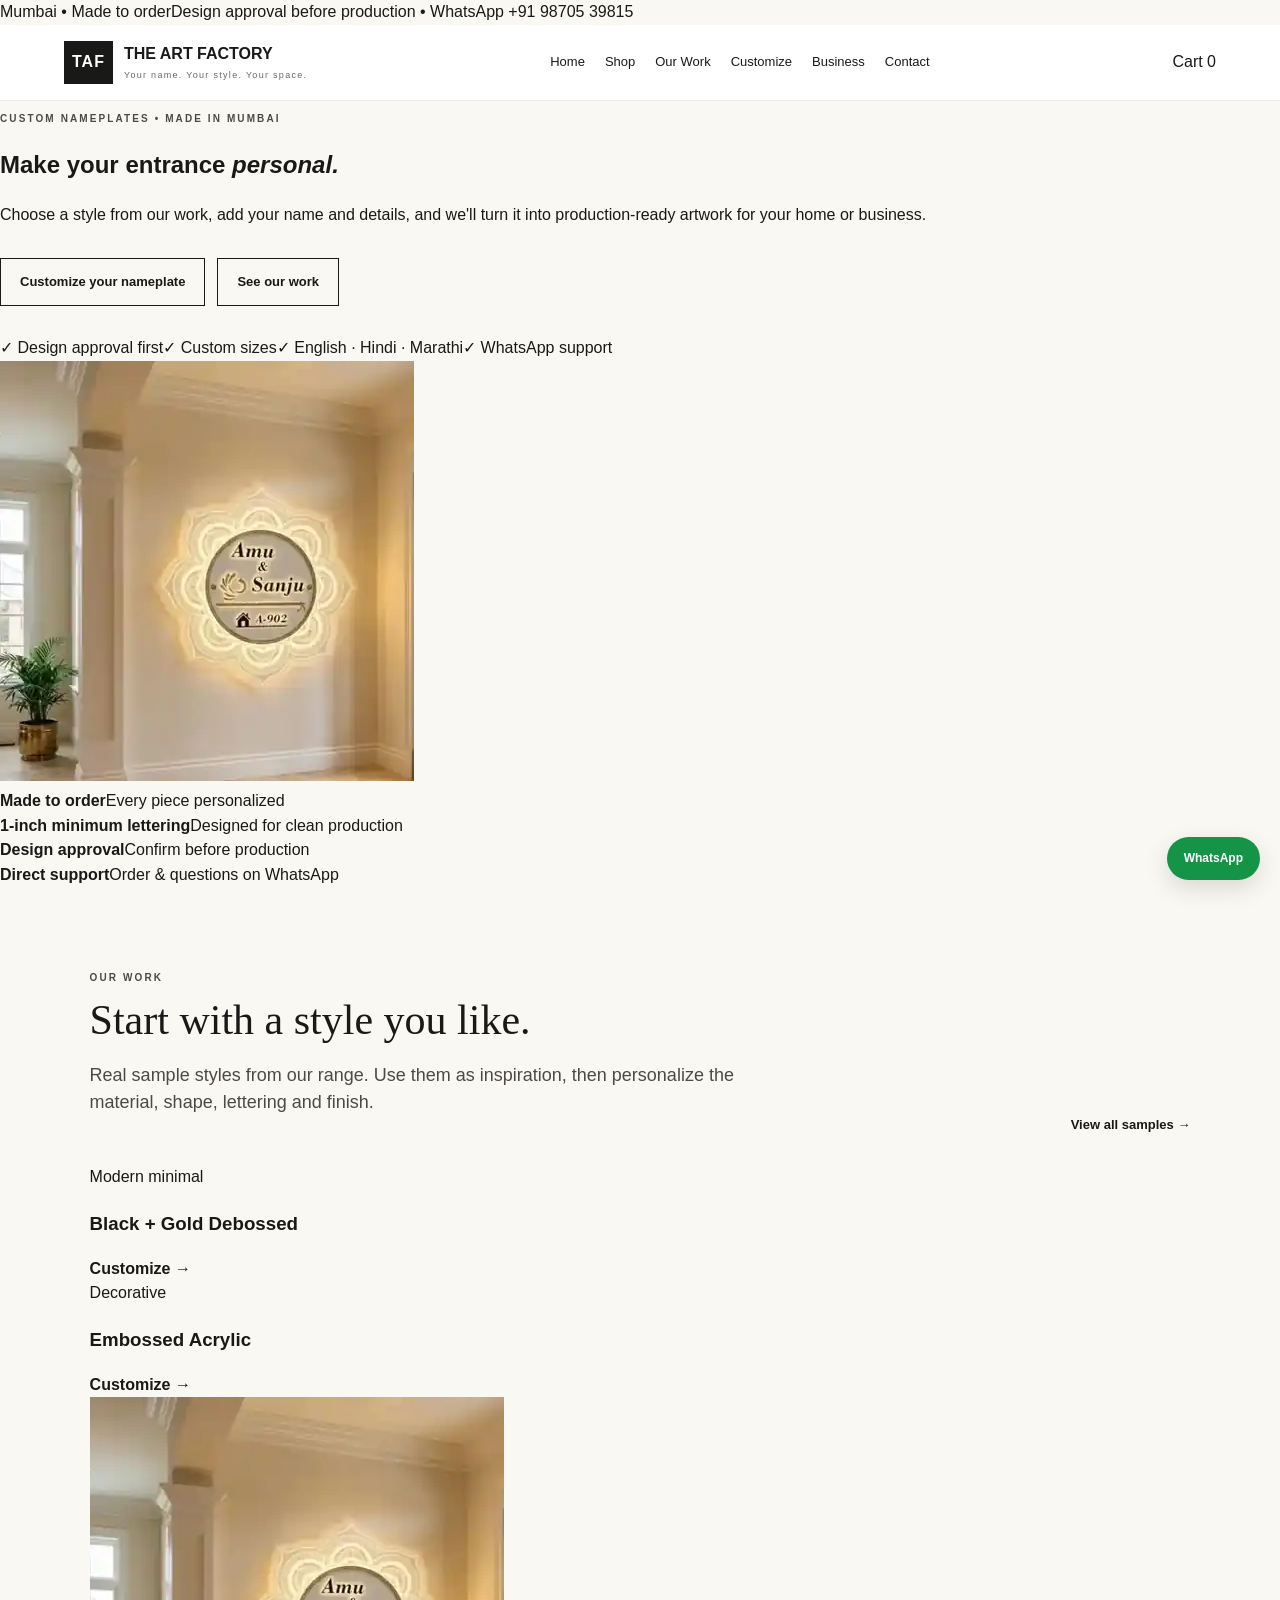
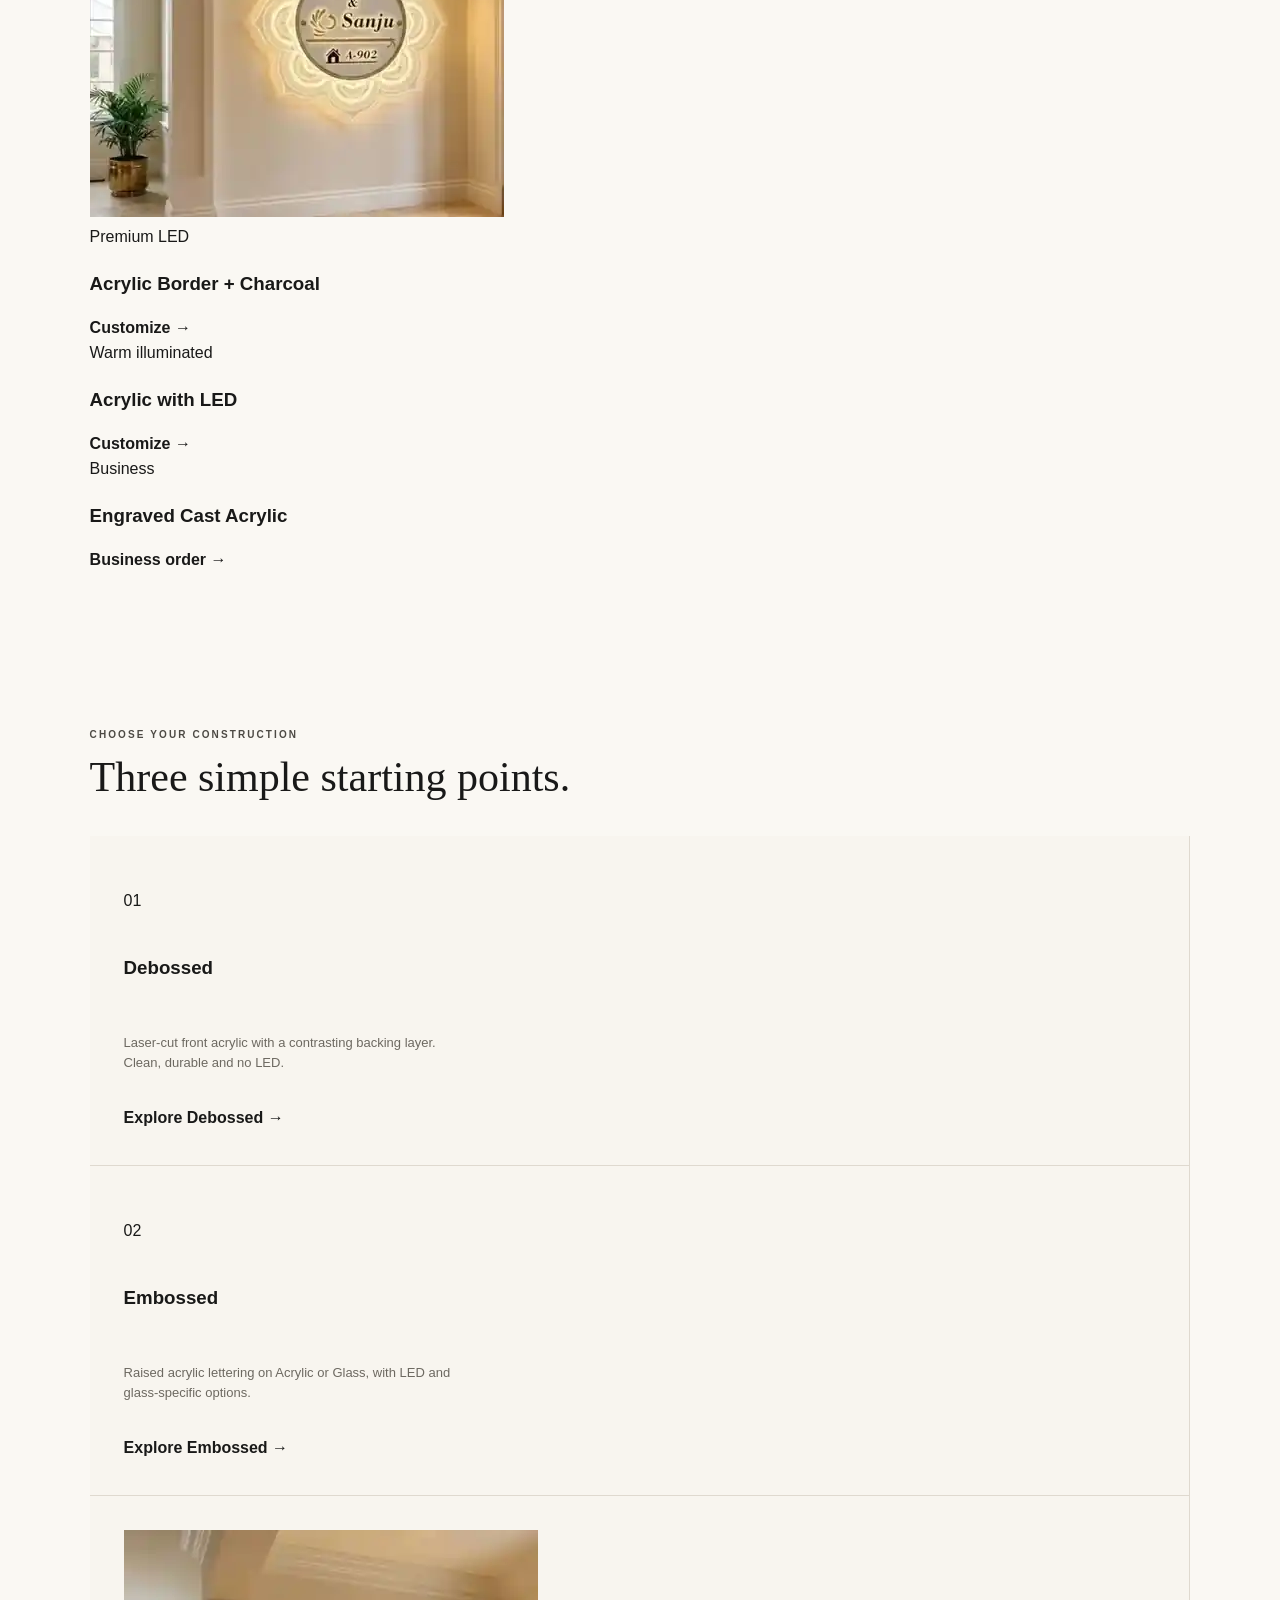
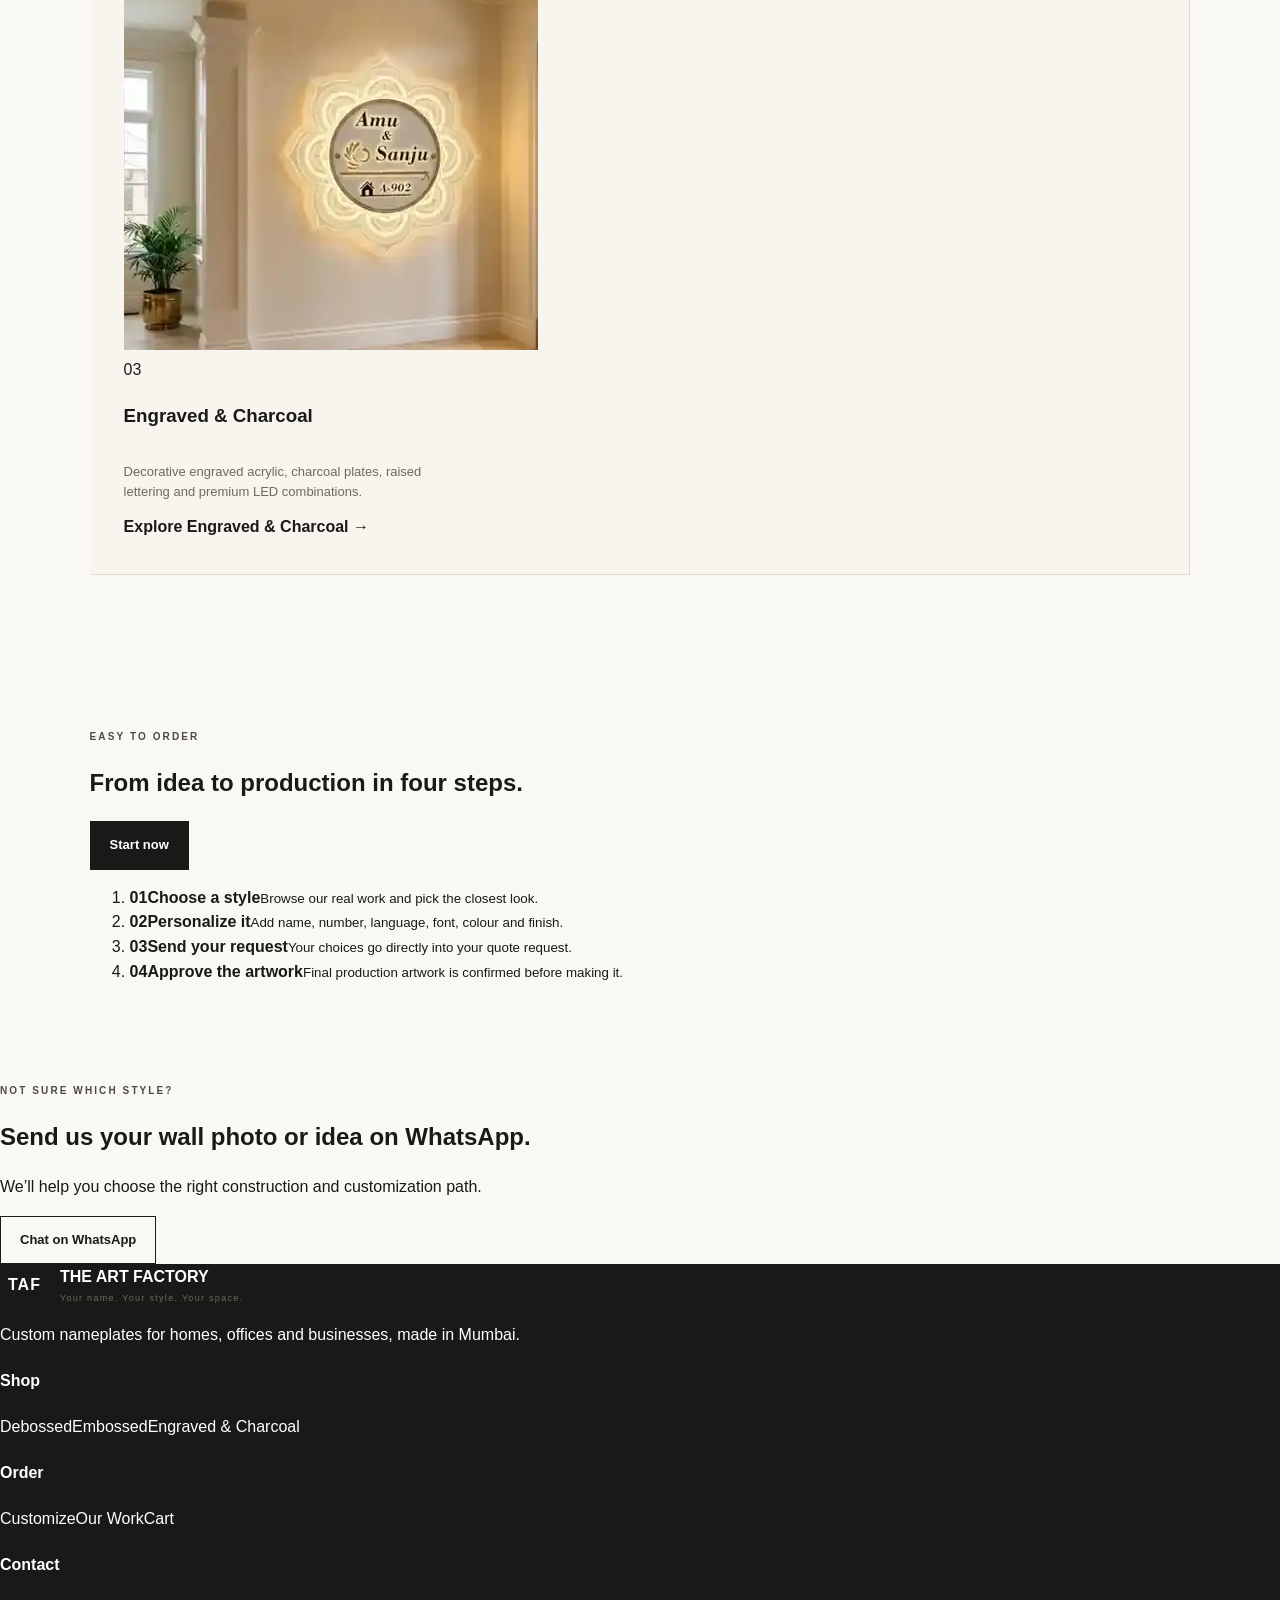
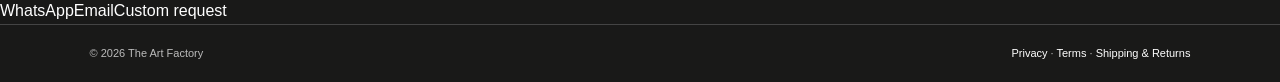
==== commit 9790d9c5: "Rebuild homepage around real work and sales conversion" ====
--- a/index.html
+++ b/index.html
@@ -1,60 +1,31 @@
-<!DOCTYPE html>
-<html lang="en">
-<head>
-<meta charset="UTF-8"><meta name="viewport" content="width=device-width,initial-scale=1">
-<meta name="description" content="The Art Factory custom nameplates for modern Indian homes and businesses. Explore manufactured designs and customise your own.">
-<title>The Art Factory — Custom Nameplates</title><link rel="stylesheet" href="styles.css?v=pinterest-showroom-20260922">
-</head>
-<body>
-<div class="showroom-topbar"><span>MUMBAI • MADE TO ORDER</span><span>Custom sizes • Design approval • WhatsApp ordering</span></div>
-<header class="site-header showroom-header">
-<a class="brand" href="index.html"><span class="brand-mark">TAF</span><span><strong>THE ART FACTORY</strong><small>Your name. Your style. Your space.</small></span></a>
-<nav class="desktop-nav"><a href="index.html">Home</a><a href="shop.html">Collections</a><a href="customizer.html">Customize</a><a href="gallery.html">Showroom</a><a href="corporate.html">Corporate</a><a href="about.html">About</a><a href="contact.html">Contact</a></nav>
-<div class="header-actions"><a class="icon-btn" href="cart.html" aria-label="Cart">🛒<span id="cartCount">0</span></a><button class="menu-btn" id="menuBtn" aria-label="Open menu">☰</button></div>
-</header>
-<div class="mobile-nav" id="mobileNav"><a href="index.html">Home</a><a href="shop.html">Collections</a><a href="customizer.html">Customize</a><a href="gallery.html">Showroom</a><a href="corporate.html">Corporate</a><a href="about.html">About</a><a href="contact.html">Contact</a></div>
+<!doctype html><html lang="en"><head><meta charset="utf-8"><meta name="viewport" content="width=device-width,initial-scale=1"><meta name="description" content="Custom acrylic, glass, engraved and LED nameplates made by The Art Factory in Mumbai. Browse our work, personalize a design and order on WhatsApp."><title>The Art Factory | Custom Nameplates</title><link rel="stylesheet" href="styles.css?v=sales-showroom-20260923"></head><body><div class="topbar"><span>Mumbai • Made to order</span><span>Design approval before production • WhatsApp +91 98705 39815</span></div>
+<header class="site-header"><a class="brand" href="index.html"><span class="brand-mark">TAF</span><span><strong>THE ART FACTORY</strong><small>Your name. Your style. Your space.</small></span></a>
+<nav class="desktop-nav"><a href="index.html">Home</a><a href="shop.html">Shop</a><a href="gallery.html">Our Work</a><a href="customizer.html" class="nav-cta">Customize</a><a href="corporate.html">Business</a><a href="contact.html">Contact</a></nav>
+<div class="header-actions"><a class="cart-link" href="cart.html">Cart <span id="cartCount">0</span></a><button class="menu-btn" id="menuBtn" aria-label="Open menu">☰</button></div></header>
+<div class="mobile-nav" id="mobileNav"><a href="index.html">Home</a><a href="shop.html">Shop</a><a href="gallery.html">Our Work</a><a href="customizer.html">Customize</a><a href="corporate.html">Business</a><a href="contact.html">Contact</a></div>
+<main>
+<section class="sales-hero"><div class="hero-copy"><p class="eyebrow">CUSTOM NAMEPLATES • MADE IN MUMBAI</p><h1>Make your entrance <em>personal.</em></h1><p class="hero-lead">Choose a style from our work, add your name and details, and we'll turn it into production-ready artwork for your home or business.</p><div class="hero-cta"><a class="btn btn-gold" href="customizer.html">Customize your nameplate</a><a class="btn btn-outline" href="gallery.html">See our work</a></div><div class="trust-points"><span>✓ Design approval first</span><span>✓ Custom sizes</span><span>✓ English · Hindi · Marathi</span><span>✓ WhatsApp support</span></div></div>
+<div class="hero-gallery"><div class="hero-main"><div class="sample-img sprite-c c2" role="img" aria-label="Modern black and gold debossed nameplate"></div></div><div class="hero-stack"><img src="assets/sample-mandala-charcoal-led.webp" alt="Acrylic embossed border and charcoal plate with warm LED"><div class="hero-mini"><div class="sample-img sprite-b b1" role="img" aria-label="Decorative acrylic LED nameplate"></div></div></div></div></section>
 
-<main>
-<section class="showroom-hero">
-<div class="showroom-hero-copy">
-<p class="eyebrow">THE ART FACTORY SHOWROOM</p>
-<h1>A nameplate should belong to the house.</h1>
-<p>We make personalised entrance pieces designed around the architecture, colour and character of your space. Start with a finished look, then customise it.</p>
-<div class="hero-cta"><a class="btn btn-dark" href="customizer.html">Start Customising</a><a class="btn btn-light" href="gallery.html">View the Showroom</a></div>
-<div class="showroom-note"><span>03 collections</span><span>05 font styles / language families</span><span>01-inch minimum lettering</span></div>
-</div>
-<div class="showroom-hero-image pin-hero">
-<div class="pin-card pin-hero-card"><a href="https://in.pinterest.com/pin/329185054037467929/" data-pin-do="embedPin"></a></div>
-<div class="hero-image-caption">Your reference · finished entrance style</div>
-</div>
-</section>
+<section class="proof-strip"><div><strong>Made to order</strong><span>Every piece personalized</span></div><div><strong>1-inch minimum lettering</strong><span>Designed for clean production</span></div><div><strong>Design approval</strong><span>Confirm before production</span></div><div><strong>Direct support</strong><span>Order & questions on WhatsApp</span></div></section>
 
-<section class="section-pad showroom-intro">
-<div class="editorial-grid"><div><p class="eyebrow">DESIGN, THEN PERSONALISE</p><h2>You're not buying a blank plate.</h2></div><div><p class="lead">Choose from a finished construction, a production-ready design and a curated set of materials, colours and lettering. The experience is closer to choosing furniture than filling out a form.</p></div></div>
-</section>
+<section class="section-pad"><div class="section-head"><div><p class="eyebrow">OUR WORK</p><h2>Start with a style you like.</h2><p class="lead">Real sample styles from our range. Use them as inspiration, then personalize the material, shape, lettering and finish.</p></div><a class="text-link" href="gallery.html">View all samples →</a></div>
+<div class="work-grid">
+<a class="work-card work-wide" href="customizer.html?category=debossed"><div class="sample-img sprite-c c2" role="img" aria-label="Modern black and gold nameplate"></div><div><span>Modern minimal</span><h3>Black + Gold Debossed</h3><b>Customize →</b></div></a>
+<a class="work-card" href="customizer.html?category=embossed"><div class="sample-img sprite-a a2" role="img" aria-label="White and gold round embossed nameplate"></div><div><span>Decorative</span><h3>Embossed Acrylic</h3><b>Customize →</b></div></a>
+<a class="work-card" href="engraved-customizer.html"><img src="assets/sample-mandala-charcoal-led.webp" alt="Mandala LED acrylic border with charcoal plate"><div><span>Premium LED</span><h3>Acrylic Border + Charcoal</h3><b>Customize →</b></div></a>
+<a class="work-card" href="customizer.html?category=embossed"><div class="sample-img sprite-b b1" role="img" aria-label="Warm LED acrylic nameplate"></div><div><span>Warm illuminated</span><h3>Acrylic with LED</h3><b>Customize →</b></div></a>
+<a class="work-card" href="corporate.html"><div class="sample-img sprite-b b3" role="img" aria-label="Clear acrylic business desk sign"></div><div><span>Business</span><h3>Engraved Cast Acrylic</h3><b>Business order →</b></div></a>
+</div></section>
 
-<section class="showroom-mosaic pinterest-mosaic">
-<div class="pin-card pin-mosaic-tall"><a href="https://in.pinterest.com/pin/1130685050262022244/" data-pin-do="embedPin"></a></div>
-<div class="pin-card pin-mosaic-card"><a href="https://in.pinterest.com/pin/1146729123897919894/" data-pin-do="embedPin"></a></div>
-<div class="pin-card pin-mosaic-card"><a href="https://in.pinterest.com/pin/4591701421247447936/" data-pin-do="embedPin"></a></div>
-</section>
+<section class="section-pad soft-bg"><div class="section-head"><div><p class="eyebrow">CHOOSE YOUR CONSTRUCTION</p><h2>Three simple starting points.</h2></div></div><div class="collection-grid">
+<a class="collection-card" href="debossed.html"><div class="collection-img"><div class="sample-img sprite-c c2" role="img" aria-label="Debossed acrylic example"></div></div><span class="num">01</span><h3>Debossed</h3><p>Laser-cut front acrylic with a contrasting backing layer. Clean, durable and no LED.</p><strong>Explore Debossed →</strong></a>
+<a class="collection-card" href="embossed.html"><div class="collection-img"><div class="sample-img sprite-a a2" role="img" aria-label="Embossed acrylic example"></div></div><span class="num">02</span><h3>Embossed</h3><p>Raised acrylic lettering on Acrylic or Glass, with LED and glass-specific options.</p><strong>Explore Embossed →</strong></a>
+<a class="collection-card featured" href="engraved-charcoal.html"><div class="collection-img"><img src="assets/sample-mandala-charcoal-led.webp" alt="Acrylic embossed border and charcoal plate with LED"></div><span class="num">03</span><h3>Engraved & Charcoal</h3><p>Decorative engraved acrylic, charcoal plates, raised lettering and premium LED combinations.</p><strong>Explore Engraved & Charcoal →</strong></a>
+</div></section>
 
-<section class="section-pad collections-showcase">
-<div class="section-head"><div><p class="eyebrow">SHOP BY CONSTRUCTION</p><h2>Three ways to make an entrance.</h2></div><a class="text-link" href="shop.html">All collections →</a></div>
-<div class="showcase-cards">
-<div class="pin-card showcase-pin"><a href="https://in.pinterest.com/pin/329185054037467929/" data-pin-do="embedPin"></a></div><a class="showcase-card showcase-text-card" href="debossed.html"><div class="showcase-card-copy"><span class="tag">01</span><h3>Debossed</h3><p>Layered acrylic with a clean cut-through contrast.</p><strong>Explore collection →</strong></div></a>
-<a class="showcase-card showcase-text-card" href="embossed.html"><div class="showcase-card-copy"><span class="tag">02</span><h3>Embossed</h3><p>Raised lettering in Acrylic or Glass, with lighting where applicable.</p><strong>Explore collection →</strong></div></a>
-<a class="showcase-card showcase-text-card" href="engraved-charcoal.html"><div class="showcase-card-copy"><span class="tag">03</span><h3>Engraved & Charcoal</h3><p>Decorative engraved borders and charcoal wood with raised acrylic lettering.</p><strong>Explore collection →</strong></div></a>
-</div>
-</section>
+<section class="section-pad"><div class="how-sales"><div><p class="eyebrow">EASY TO ORDER</p><h2>From idea to production in four steps.</h2><a class="btn btn-dark" href="customizer.html">Start now</a></div><ol><li><b>01</b><span><strong>Choose a style</strong><small>Browse our real work and pick the closest look.</small></span></li><li><b>02</b><span><strong>Personalize it</strong><small>Add name, number, language, font, colour and finish.</small></span></li><li><b>03</b><span><strong>Send your request</strong><small>Your choices go directly into your quote request.</small></span></li><li><b>04</b><span><strong>Approve the artwork</strong><small>Final production artwork is confirmed before making it.</small></span></li></ol></div></section>
 
-<section class="section-pad customize-feature">
-<div class="customize-panel"><div><p class="eyebrow">YOUR DESIGN, WITHOUT DESIGN SOFTWARE</p><h2>Choose the look. Enter your name. We'll make it production-ready.</h2><p>Our customizer keeps the important choices visible and moves special requests to WhatsApp instead of burying them in a long form.</p><a class="btn btn-dark" href="customizer.html">Open the Customizer →</a></div>
-<div class="choice-stack"><div><span>01</span><b>Construction</b><small>Debossed · Embossed · Engraved & Charcoal</small></div><div><span>02</span><b>Personalisation</b><small>Name · House number · Language · Font · Colour</small></div><div><span>03</span><b>Finishing</b><small>LED where applicable · special requests by Contact Us</small></div></div></div>
-</section>
-</main>
-<footer class="site-footer"><div class="footer-top section-pad"><div><a class="brand footer-brand" href="index.html"><span class="brand-mark">TAF</span><span><strong>THE ART FACTORY</strong><small>Custom Nameplates & Signs</small></span></a><p>Your name. Your style. Your space.</p></div><div><h4>Collections</h4><a href="debossed.html">Debossed</a><a href="embossed.html">Embossed</a><a href="engraved-charcoal.html">Engraved & Charcoal</a></div><div><h4>Experience</h4><a href="customizer.html">Customize</a><a href="gallery.html">Showroom</a><a href="contact.html">Contact</a></div><div><h4>Business</h4><a href="corporate.html">Corporate orders</a><a href="about.html">About us</a></div></div>
-<div class="footer-bottom"><span>© 2026 The Art Factory</span><span><a href="privacy.html">Privacy</a> · <a href="terms.html">Terms</a> · <a href="shipping-returns.html">Shipping & Returns</a></span><span>WhatsApp +91 98705 39815</span></div></footer>
-<a class="floating-whatsapp" href="https://wa.me/919870539815" aria-label="Chat with The Art Factory on WhatsApp">WhatsApp</a>
-<script src="app.js?v=pinterest-showroom-20260922"></script>
-<script async defer src="https://assets.pinterest.com/js/pinit.js"></script></body></html>+<section class="sales-cta"><div><p class="eyebrow">NOT SURE WHICH STYLE?</p><h2>Send us your wall photo or idea on WhatsApp.</h2><p>We’ll help you choose the right construction and customization path.</p></div><a class="btn btn-gold" href="https://wa.me/919870539815?text=Hello%20The%20Art%20Factory%2C%20I%20need%20help%20choosing%20a%20nameplate.">Chat on WhatsApp</a></section>
+</main><footer class="site-footer"><div class="footer-grid"><div><a class="brand footer-brand" href="index.html"><span class="brand-mark">TAF</span><span><strong>THE ART FACTORY</strong><small>Your name. Your style. Your space.</small></span></a><p>Custom nameplates for homes, offices and businesses, made in Mumbai.</p></div><div><h4>Shop</h4><a href="debossed.html">Debossed</a><a href="embossed.html">Embossed</a><a href="engraved-charcoal.html">Engraved & Charcoal</a></div><div><h4>Order</h4><a href="customizer.html">Customize</a><a href="gallery.html">Our Work</a><a href="cart.html">Cart</a></div><div><h4>Contact</h4><a href="https://wa.me/919870539815">WhatsApp</a><a href="mailto:salimshaikh2207@gmail.com">Email</a><a href="contact.html">Custom request</a></div></div><div class="footer-bottom"><span>© 2026 The Art Factory</span><span><a href="privacy.html">Privacy</a> · <a href="terms.html">Terms</a> · <a href="shipping-returns.html">Shipping & Returns</a></span></div></footer>
+<a class="floating-whatsapp" href="https://wa.me/919870539815?text=Hello%20The%20Art%20Factory%2C%20I%20want%20help%20choosing%20a%20nameplate.">WhatsApp</a><script src="app.js?v=sales-showroom-20260923"></script></body></html>
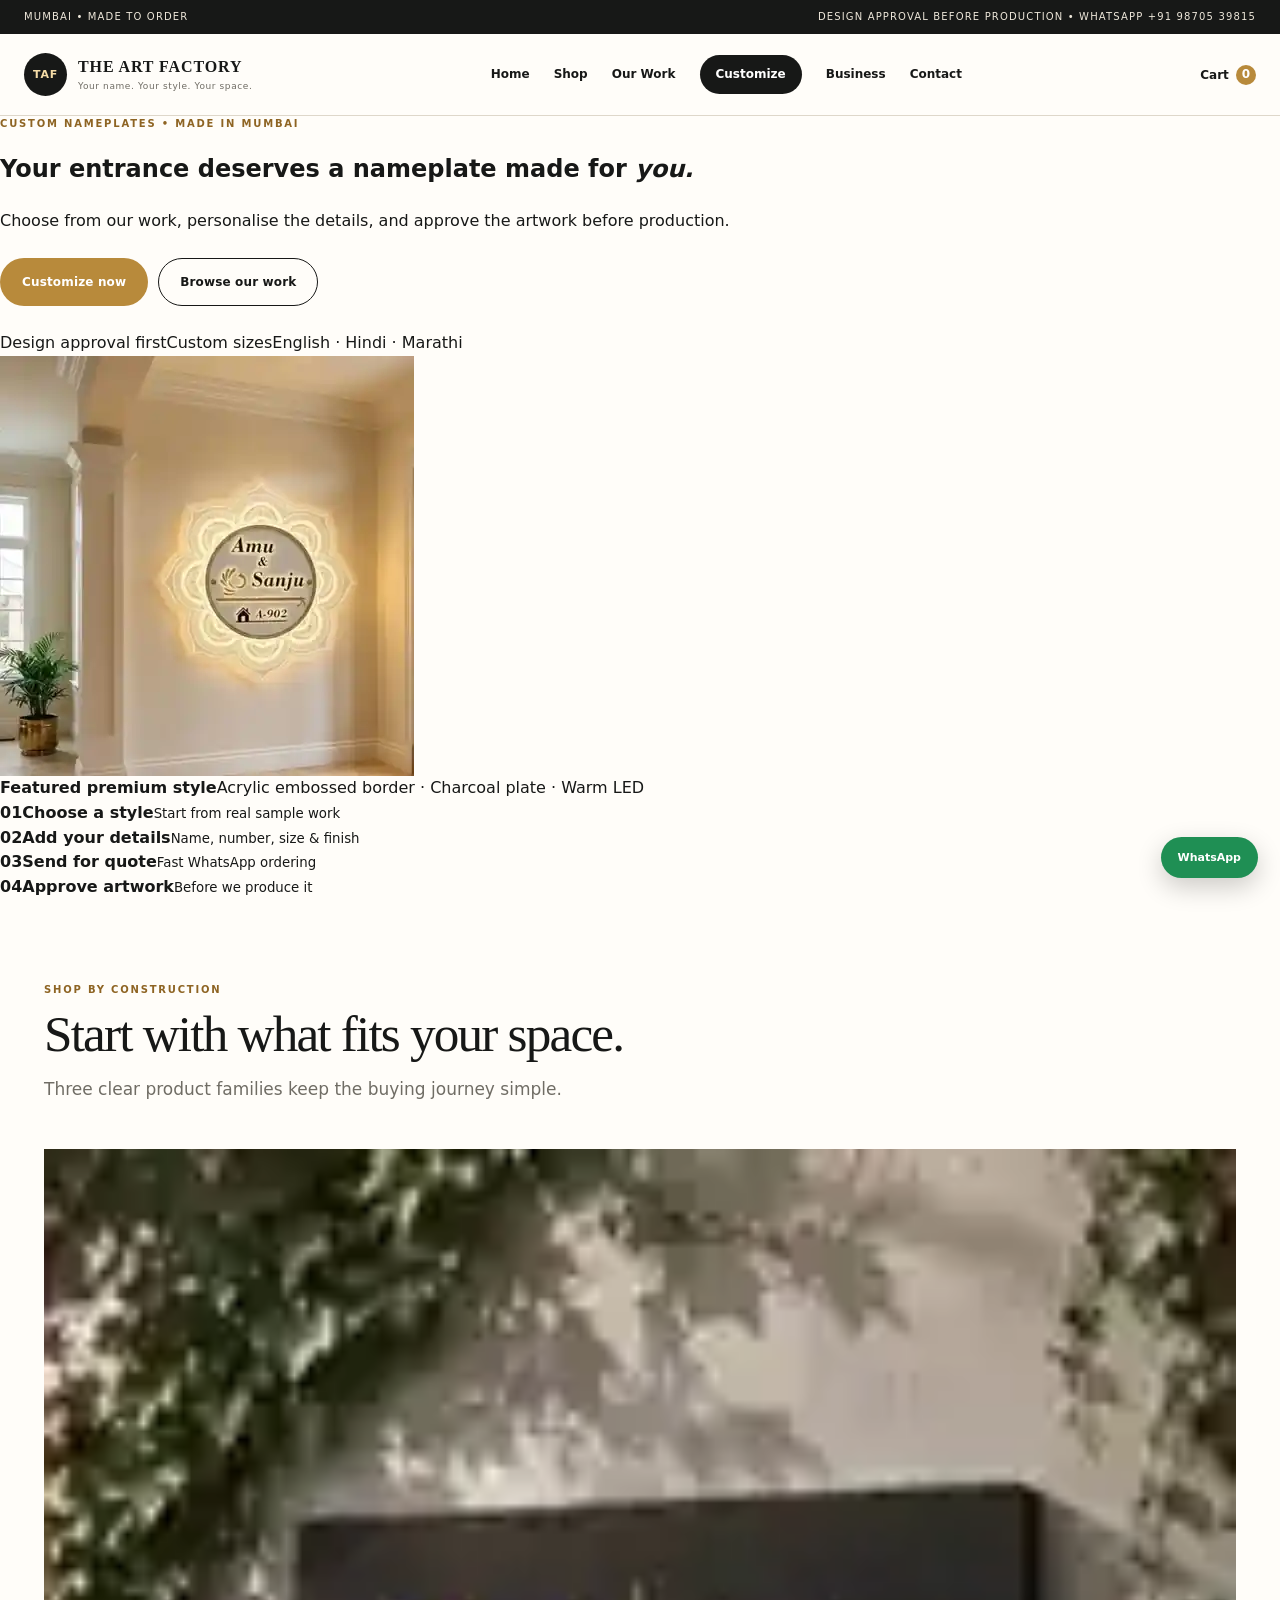
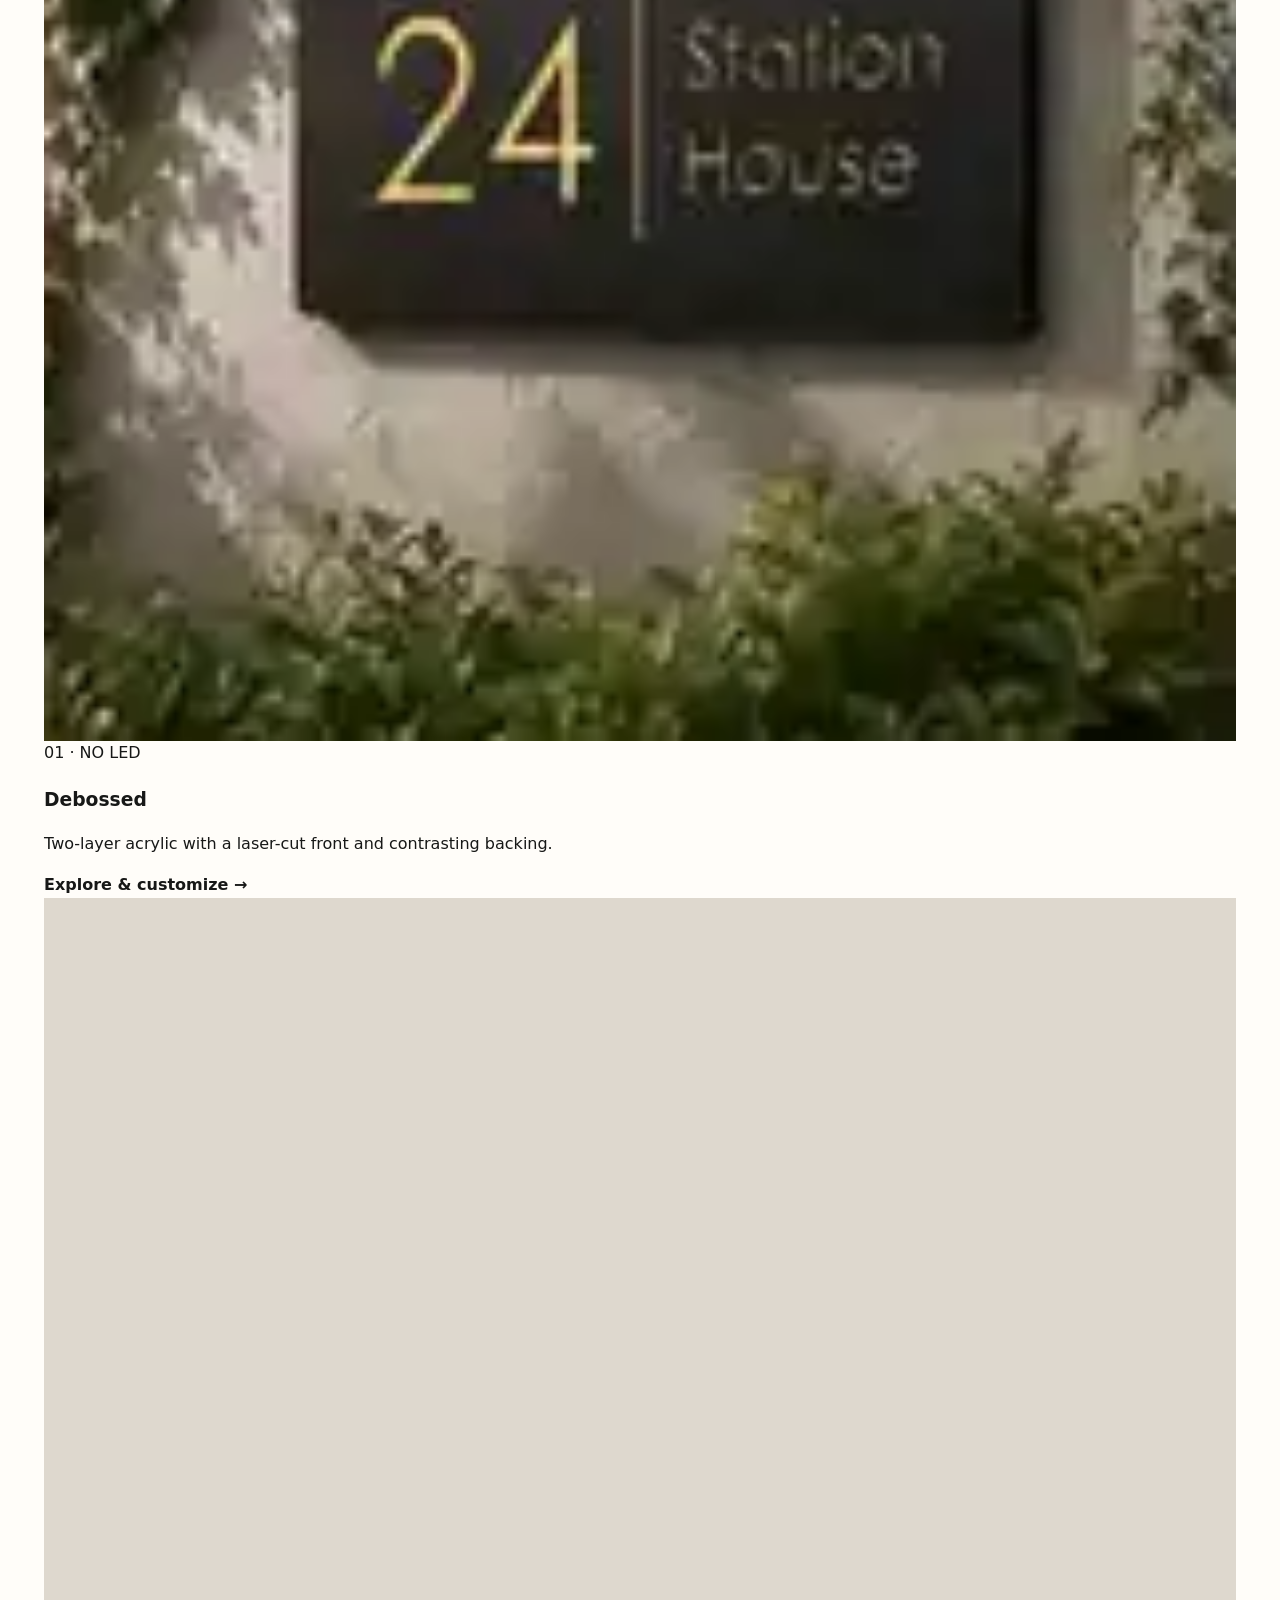
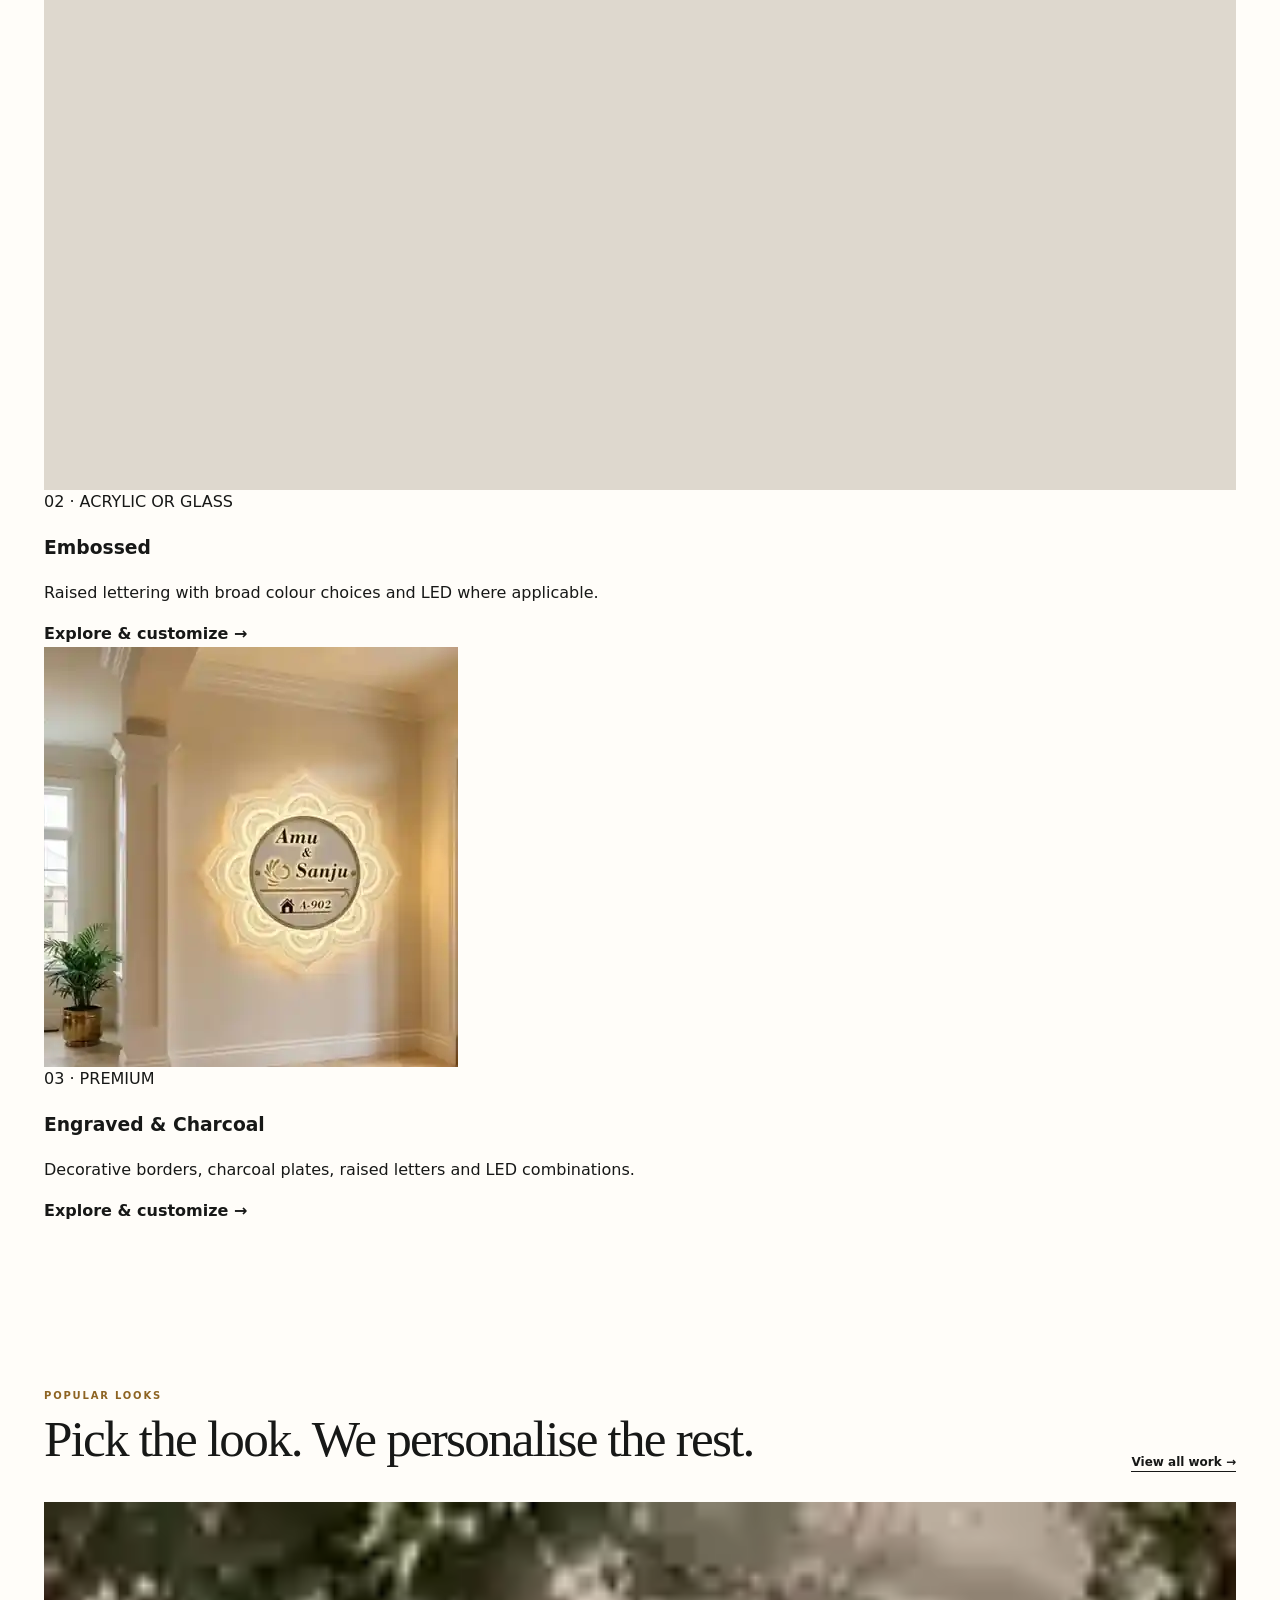
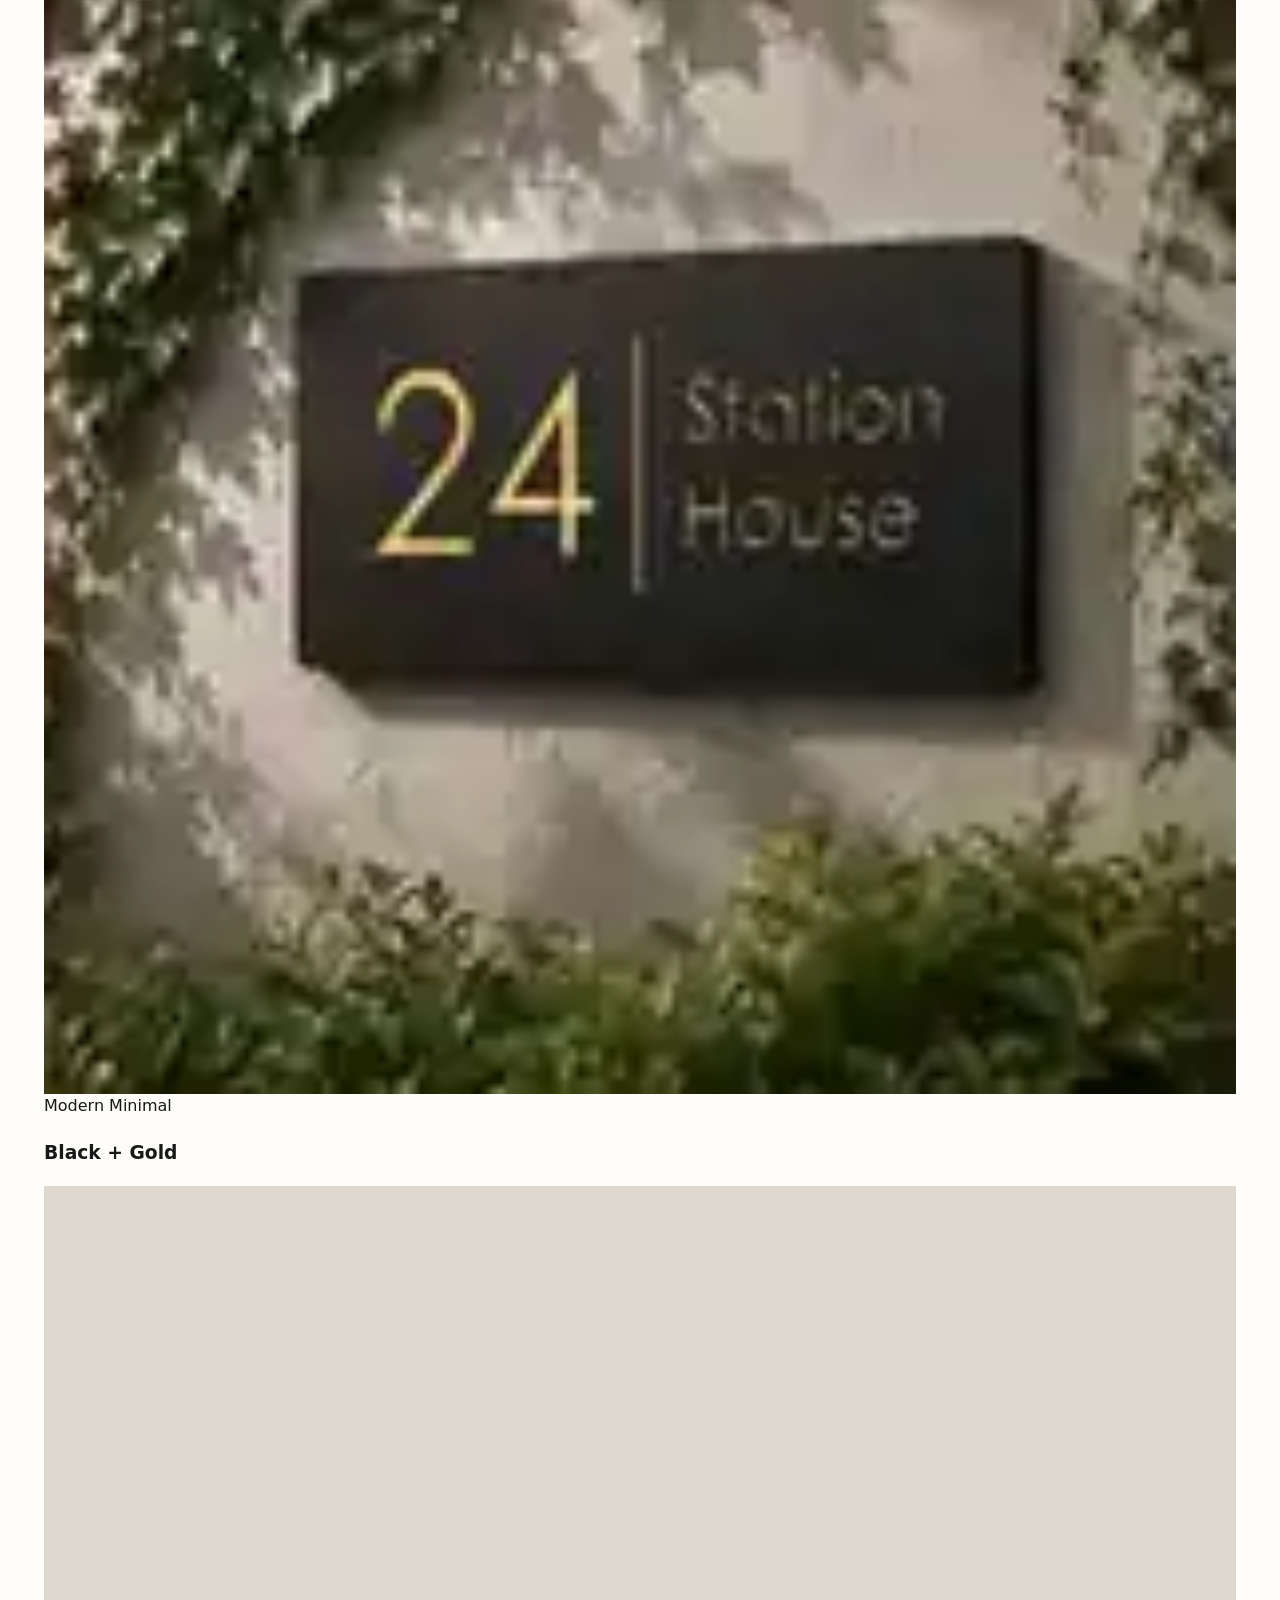
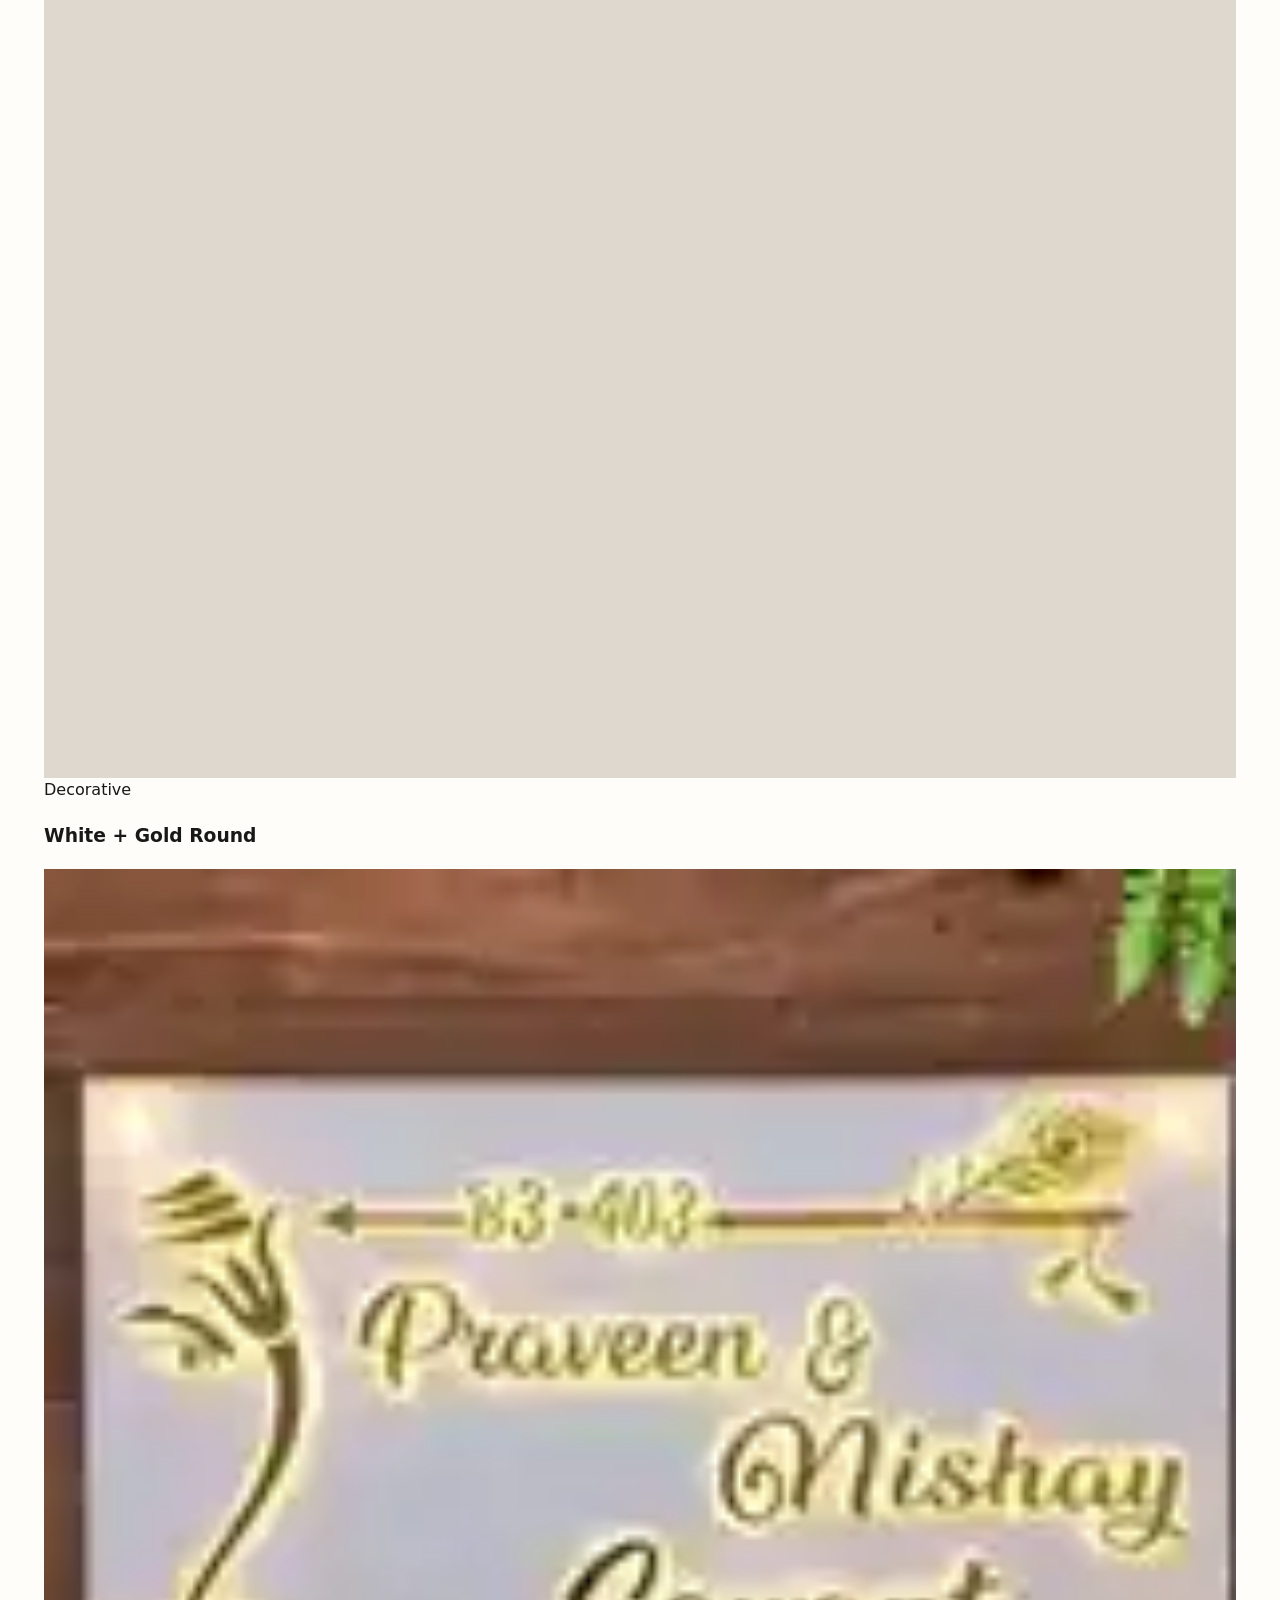
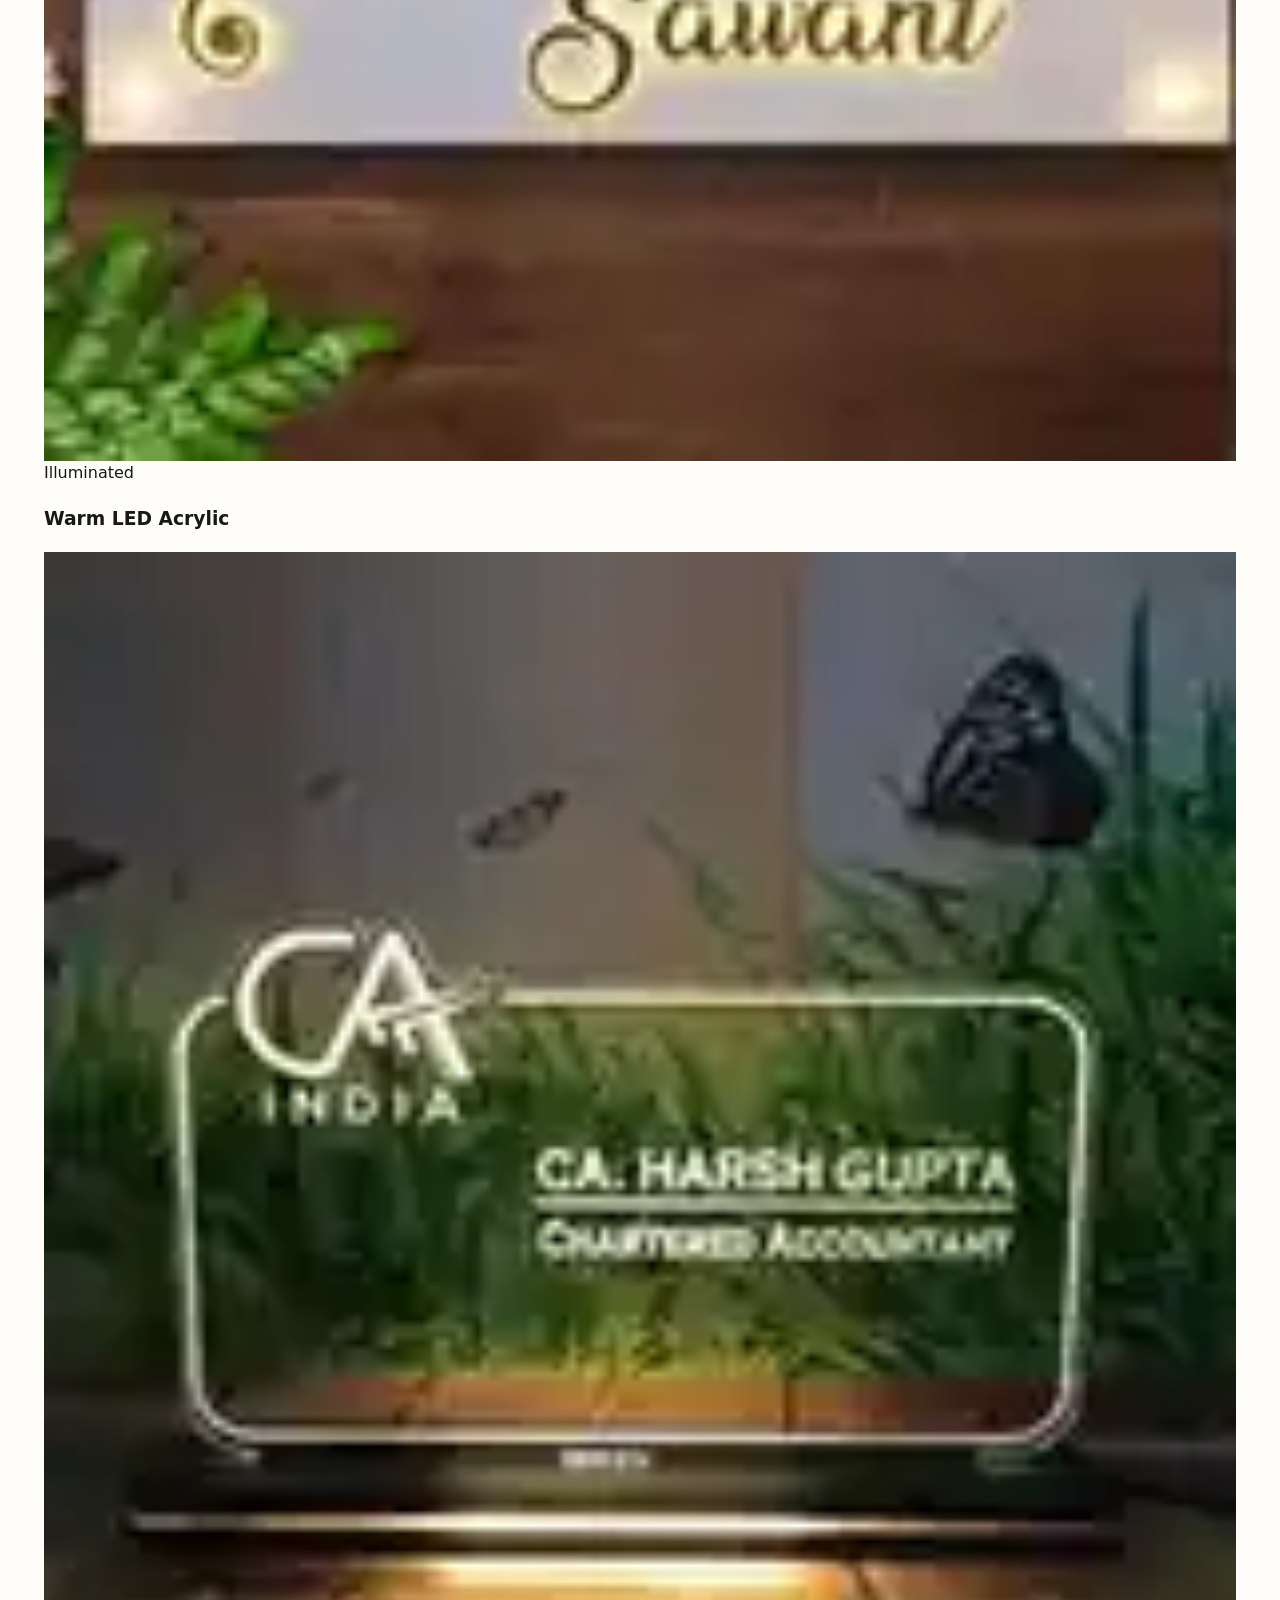
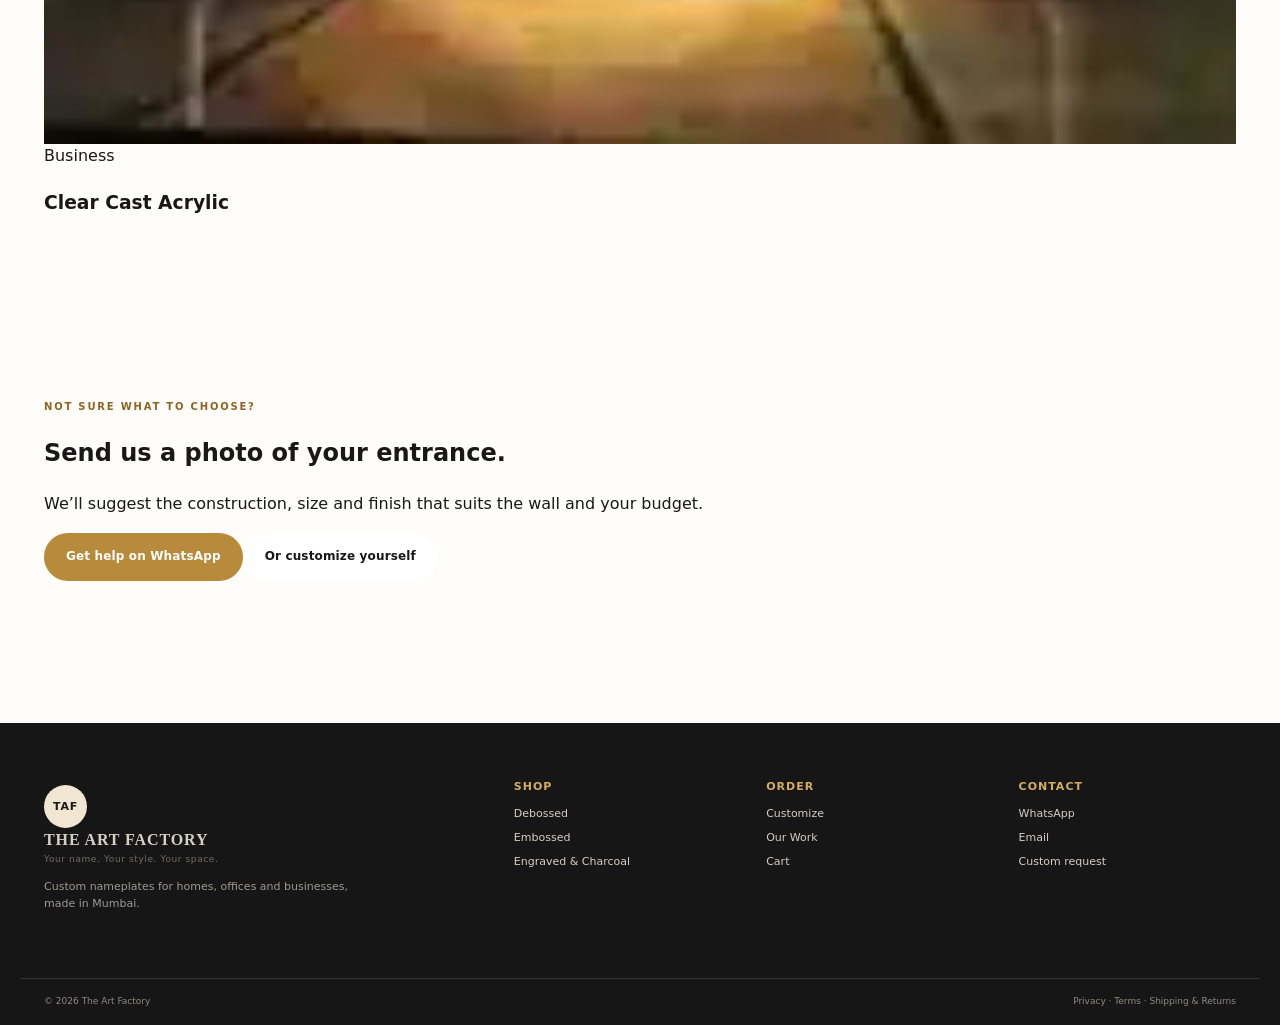
==== commit b7e67ddd: "Reorganize sales journey and reduce blurry image scaling" ====
--- a/index.html
+++ b/index.html
@@ -1,31 +1,20 @@
-<!doctype html><html lang="en"><head><meta charset="utf-8"><meta name="viewport" content="width=device-width,initial-scale=1"><meta name="description" content="Custom acrylic, glass, engraved and LED nameplates made by The Art Factory in Mumbai. Browse our work, personalize a design and order on WhatsApp."><title>The Art Factory | Custom Nameplates</title><link rel="stylesheet" href="styles.css?v=sales-showroom-20260923"></head><body><div class="topbar"><span>Mumbai • Made to order</span><span>Design approval before production • WhatsApp +91 98705 39815</span></div>
+<!doctype html><html lang="en"><head><meta charset="utf-8"><meta name="viewport" content="width=device-width,initial-scale=1"><meta name="description" content="Custom acrylic, glass, engraved and LED nameplates made by The Art Factory in Mumbai."><title>The Art Factory | Custom Nameplates</title><link rel="stylesheet" href="styles.css?v=organized-20260923"></head><body><div class="topbar"><span>Mumbai • Made to order</span><span>Design approval before production • WhatsApp +91 98705 39815</span></div>
 <header class="site-header"><a class="brand" href="index.html"><span class="brand-mark">TAF</span><span><strong>THE ART FACTORY</strong><small>Your name. Your style. Your space.</small></span></a>
 <nav class="desktop-nav"><a href="index.html">Home</a><a href="shop.html">Shop</a><a href="gallery.html">Our Work</a><a href="customizer.html" class="nav-cta">Customize</a><a href="corporate.html">Business</a><a href="contact.html">Contact</a></nav>
 <div class="header-actions"><a class="cart-link" href="cart.html">Cart <span id="cartCount">0</span></a><button class="menu-btn" id="menuBtn" aria-label="Open menu">☰</button></div></header>
-<div class="mobile-nav" id="mobileNav"><a href="index.html">Home</a><a href="shop.html">Shop</a><a href="gallery.html">Our Work</a><a href="customizer.html">Customize</a><a href="corporate.html">Business</a><a href="contact.html">Contact</a></div>
-<main>
-<section class="sales-hero"><div class="hero-copy"><p class="eyebrow">CUSTOM NAMEPLATES • MADE IN MUMBAI</p><h1>Make your entrance <em>personal.</em></h1><p class="hero-lead">Choose a style from our work, add your name and details, and we'll turn it into production-ready artwork for your home or business.</p><div class="hero-cta"><a class="btn btn-gold" href="customizer.html">Customize your nameplate</a><a class="btn btn-outline" href="gallery.html">See our work</a></div><div class="trust-points"><span>✓ Design approval first</span><span>✓ Custom sizes</span><span>✓ English · Hindi · Marathi</span><span>✓ WhatsApp support</span></div></div>
-<div class="hero-gallery"><div class="hero-main"><div class="sample-img sprite-c c2" role="img" aria-label="Modern black and gold debossed nameplate"></div></div><div class="hero-stack"><img src="assets/sample-mandala-charcoal-led.webp" alt="Acrylic embossed border and charcoal plate with warm LED"><div class="hero-mini"><div class="sample-img sprite-b b1" role="img" aria-label="Decorative acrylic LED nameplate"></div></div></div></div></section>
-
-<section class="proof-strip"><div><strong>Made to order</strong><span>Every piece personalized</span></div><div><strong>1-inch minimum lettering</strong><span>Designed for clean production</span></div><div><strong>Design approval</strong><span>Confirm before production</span></div><div><strong>Direct support</strong><span>Order & questions on WhatsApp</span></div></section>
-
-<section class="section-pad"><div class="section-head"><div><p class="eyebrow">OUR WORK</p><h2>Start with a style you like.</h2><p class="lead">Real sample styles from our range. Use them as inspiration, then personalize the material, shape, lettering and finish.</p></div><a class="text-link" href="gallery.html">View all samples →</a></div>
-<div class="work-grid">
-<a class="work-card work-wide" href="customizer.html?category=debossed"><div class="sample-img sprite-c c2" role="img" aria-label="Modern black and gold nameplate"></div><div><span>Modern minimal</span><h3>Black + Gold Debossed</h3><b>Customize →</b></div></a>
-<a class="work-card" href="customizer.html?category=embossed"><div class="sample-img sprite-a a2" role="img" aria-label="White and gold round embossed nameplate"></div><div><span>Decorative</span><h3>Embossed Acrylic</h3><b>Customize →</b></div></a>
-<a class="work-card" href="engraved-customizer.html"><img src="assets/sample-mandala-charcoal-led.webp" alt="Mandala LED acrylic border with charcoal plate"><div><span>Premium LED</span><h3>Acrylic Border + Charcoal</h3><b>Customize →</b></div></a>
-<a class="work-card" href="customizer.html?category=embossed"><div class="sample-img sprite-b b1" role="img" aria-label="Warm LED acrylic nameplate"></div><div><span>Warm illuminated</span><h3>Acrylic with LED</h3><b>Customize →</b></div></a>
-<a class="work-card" href="corporate.html"><div class="sample-img sprite-b b3" role="img" aria-label="Clear acrylic business desk sign"></div><div><span>Business</span><h3>Engraved Cast Acrylic</h3><b>Business order →</b></div></a>
+<div class="mobile-nav" id="mobileNav"><a href="index.html">Home</a><a href="shop.html">Shop</a><a href="gallery.html">Our Work</a><a href="customizer.html">Customize</a><a href="corporate.html">Business</a><a href="contact.html">Contact</a></div><main>
+<section class="clean-hero"><div class="clean-hero-copy"><p class="eyebrow">CUSTOM NAMEPLATES • MADE IN MUMBAI</p><h1>Your entrance deserves a nameplate made for <em>you.</em></h1><p>Choose from our work, personalise the details, and approve the artwork before production.</p><div class="hero-cta"><a class="btn btn-gold" href="customizer.html">Customize now</a><a class="btn btn-outline" href="gallery.html">Browse our work</a></div><div class="clean-trust"><span>Design approval first</span><span>Custom sizes</span><span>English · Hindi · Marathi</span></div></div><div class="clean-hero-visual"><img src="assets/sample-mandala-charcoal-led.webp" alt="Acrylic embossed border and charcoal plate with LED"><div class="visual-note"><b>Featured premium style</b><span>Acrylic embossed border · Charcoal plate · Warm LED</span></div></div></section>
+<section class="conversion-bar"><div><b>01</b><span><strong>Choose a style</strong><small>Start from real sample work</small></span></div><div><b>02</b><span><strong>Add your details</strong><small>Name, number, size & finish</small></span></div><div><b>03</b><span><strong>Send for quote</strong><small>Fast WhatsApp ordering</small></span></div><div><b>04</b><span><strong>Approve artwork</strong><small>Before we produce it</small></span></div></section>
+<section class="section-pad"><div class="section-head"><div><p class="eyebrow">SHOP BY CONSTRUCTION</p><h2>Start with what fits your space.</h2><p class="lead">Three clear product families keep the buying journey simple.</p></div></div><div class="organized-collections">
+<a href="debossed.html"><div class="small-sample"><div class="sample-img sprite-c c2"></div></div><div><span>01 · NO LED</span><h3>Debossed</h3><p>Two-layer acrylic with a laser-cut front and contrasting backing.</p><b>Explore & customize →</b></div></a>
+<a href="embossed.html"><div class="small-sample"><div class="sample-img sprite-a a2"></div></div><div><span>02 · ACRYLIC OR GLASS</span><h3>Embossed</h3><p>Raised lettering with broad colour choices and LED where applicable.</p><b>Explore & customize →</b></div></a>
+<a href="engraved-charcoal.html" class="premium-collection"><img src="assets/sample-mandala-charcoal-led.webp" alt="Acrylic border charcoal LED nameplate"><div><span>03 · PREMIUM</span><h3>Engraved & Charcoal</h3><p>Decorative borders, charcoal plates, raised letters and LED combinations.</p><b>Explore & customize →</b></div></a>
 </div></section>
-
-<section class="section-pad soft-bg"><div class="section-head"><div><p class="eyebrow">CHOOSE YOUR CONSTRUCTION</p><h2>Three simple starting points.</h2></div></div><div class="collection-grid">
-<a class="collection-card" href="debossed.html"><div class="collection-img"><div class="sample-img sprite-c c2" role="img" aria-label="Debossed acrylic example"></div></div><span class="num">01</span><h3>Debossed</h3><p>Laser-cut front acrylic with a contrasting backing layer. Clean, durable and no LED.</p><strong>Explore Debossed →</strong></a>
-<a class="collection-card" href="embossed.html"><div class="collection-img"><div class="sample-img sprite-a a2" role="img" aria-label="Embossed acrylic example"></div></div><span class="num">02</span><h3>Embossed</h3><p>Raised acrylic lettering on Acrylic or Glass, with LED and glass-specific options.</p><strong>Explore Embossed →</strong></a>
-<a class="collection-card featured" href="engraved-charcoal.html"><div class="collection-img"><img src="assets/sample-mandala-charcoal-led.webp" alt="Acrylic embossed border and charcoal plate with LED"></div><span class="num">03</span><h3>Engraved & Charcoal</h3><p>Decorative engraved acrylic, charcoal plates, raised lettering and premium LED combinations.</p><strong>Explore Engraved & Charcoal →</strong></a>
+<section class="section-pad showroom-section"><div class="section-head"><div><p class="eyebrow">POPULAR LOOKS</p><h2>Pick the look. We personalise the rest.</h2></div><a class="text-link" href="gallery.html">View all work →</a></div><div class="organized-samples">
+<a href="customizer.html?category=debossed"><div class="sample-img sprite-c c2"></div><span>Modern Minimal</span><h3>Black + Gold</h3></a>
+<a href="customizer.html?category=embossed"><div class="sample-img sprite-a a2"></div><span>Decorative</span><h3>White + Gold Round</h3></a>
+<a href="customizer.html?category=embossed"><div class="sample-img sprite-b b1"></div><span>Illuminated</span><h3>Warm LED Acrylic</h3></a>
+<a href="corporate.html"><div class="sample-img sprite-b b3"></div><span>Business</span><h3>Clear Cast Acrylic</h3></a>
 </div></section>
-
-<section class="section-pad"><div class="how-sales"><div><p class="eyebrow">EASY TO ORDER</p><h2>From idea to production in four steps.</h2><a class="btn btn-dark" href="customizer.html">Start now</a></div><ol><li><b>01</b><span><strong>Choose a style</strong><small>Browse our real work and pick the closest look.</small></span></li><li><b>02</b><span><strong>Personalize it</strong><small>Add name, number, language, font, colour and finish.</small></span></li><li><b>03</b><span><strong>Send your request</strong><small>Your choices go directly into your quote request.</small></span></li><li><b>04</b><span><strong>Approve the artwork</strong><small>Final production artwork is confirmed before making it.</small></span></li></ol></div></section>
-
-<section class="sales-cta"><div><p class="eyebrow">NOT SURE WHICH STYLE?</p><h2>Send us your wall photo or idea on WhatsApp.</h2><p>We’ll help you choose the right construction and customization path.</p></div><a class="btn btn-gold" href="https://wa.me/919870539815?text=Hello%20The%20Art%20Factory%2C%20I%20need%20help%20choosing%20a%20nameplate.">Chat on WhatsApp</a></section>
-</main><footer class="site-footer"><div class="footer-grid"><div><a class="brand footer-brand" href="index.html"><span class="brand-mark">TAF</span><span><strong>THE ART FACTORY</strong><small>Your name. Your style. Your space.</small></span></a><p>Custom nameplates for homes, offices and businesses, made in Mumbai.</p></div><div><h4>Shop</h4><a href="debossed.html">Debossed</a><a href="embossed.html">Embossed</a><a href="engraved-charcoal.html">Engraved & Charcoal</a></div><div><h4>Order</h4><a href="customizer.html">Customize</a><a href="gallery.html">Our Work</a><a href="cart.html">Cart</a></div><div><h4>Contact</h4><a href="https://wa.me/919870539815">WhatsApp</a><a href="mailto:salimshaikh2207@gmail.com">Email</a><a href="contact.html">Custom request</a></div></div><div class="footer-bottom"><span>© 2026 The Art Factory</span><span><a href="privacy.html">Privacy</a> · <a href="terms.html">Terms</a> · <a href="shipping-returns.html">Shipping & Returns</a></span></div></footer>
-<a class="floating-whatsapp" href="https://wa.me/919870539815?text=Hello%20The%20Art%20Factory%2C%20I%20want%20help%20choosing%20a%20nameplate.">WhatsApp</a><script src="app.js?v=sales-showroom-20260923"></script></body></html>+<section class="section-pad"><div class="decision-panel"><div><p class="eyebrow">NOT SURE WHAT TO CHOOSE?</p><h2>Send us a photo of your entrance.</h2><p>We’ll suggest the construction, size and finish that suits the wall and your budget.</p></div><div><a class="btn btn-gold" href="https://wa.me/919870539815?text=Hello%20The%20Art%20Factory%2C%20I%20need%20help%20choosing%20a%20nameplate.">Get help on WhatsApp</a><a class="btn btn-light" href="customizer.html">Or customize yourself</a></div></div></section>
+</main><footer class="site-footer"><div class="footer-grid"><div><a class="brand footer-brand" href="index.html"><span class="brand-mark">TAF</span><span><strong>THE ART FACTORY</strong><small>Your name. Your style. Your space.</small></span></a><p>Custom nameplates for homes, offices and businesses, made in Mumbai.</p></div><div><h4>Shop</h4><a href="debossed.html">Debossed</a><a href="embossed.html">Embossed</a><a href="engraved-charcoal.html">Engraved & Charcoal</a></div><div><h4>Order</h4><a href="customizer.html">Customize</a><a href="gallery.html">Our Work</a><a href="cart.html">Cart</a></div><div><h4>Contact</h4><a href="https://wa.me/919870539815">WhatsApp</a><a href="mailto:salimshaikh2207@gmail.com">Email</a><a href="contact.html">Custom request</a></div></div><div class="footer-bottom"><span>© 2026 The Art Factory</span><span><a href="privacy.html">Privacy</a> · <a href="terms.html">Terms</a> · <a href="shipping-returns.html">Shipping & Returns</a></span></div></footer><a class="floating-whatsapp" href="https://wa.me/919870539815?text=Hello%20The%20Art%20Factory%2C%20I%20want%20help%20choosing%20a%20nameplate.">WhatsApp</a><script src="app.js?v=organized-20260923"></script></body></html>
--- a/styles.css
+++ b/styles.css
@@ -1,152 +1,44 @@
-*{box-sizing:border-box}
-:root{--ink:#191918;--paper:#faf8f3;--sand:#e7dfd2;--soft:#f0ece4;--line:#dfd9cf;--muted:#6d6961;--wa:#159447}
-html{scroll-behavior:smooth}body{margin:0;font-family:Arial,Helvetica,sans-serif;color:var(--ink);background:var(--paper);line-height:1.55}a{color:inherit;text-decoration:none}button,input,select{font:inherit}
-.announcement{background:var(--ink);color:#fff;text-align:center;padding:9px 14px;font-size:11px;letter-spacing:.4px}
-.site-header{min-height:76px;padding:0 5%;display:flex;align-items:center;justify-content:space-between;gap:24px;background:#fff;border-bottom:1px solid #eee;position:sticky;top:0;z-index:20}
-.brand{display:flex;align-items:center;gap:11px;min-width:max-content}.brand-mark{background:var(--ink);color:#fff;padding:9px 8px;font-weight:800;letter-spacing:1px}.brand small,.brand strong{display:block}.brand small{font-size:9px;letter-spacing:1.3px;color:var(--muted);margin-top:2px}.desktop-nav{display:flex;gap:20px;font-size:13px;align-items:center}.desktop-nav a:hover{text-decoration:underline}.header-actions{display:flex;gap:10px;align-items:center}.icon-btn,.menu-btn{border:0;background:none;font-size:17px;cursor:pointer;padding:8px}.icon-btn span{font-size:11px}.menu-btn{display:none}.mobile-nav{display:none;background:#fff;border-bottom:1px solid var(--line);padding:8px 6%}.mobile-nav.open{display:block}.mobile-nav a{display:block;padding:11px 0;border-bottom:1px solid #eee}
-.section-pad{padding:72px 7%}.hero{display:grid;grid-template-columns:1fr 1fr;gap:58px;min-height:650px;align-items:center}.eyebrow{font-size:10px;letter-spacing:2.1px;font-weight:800;color:#4d4a44}.hero h1,.page-hero h1{font:clamp(48px,7vw,88px)/.95 Georgia,serif;margin:15px 0}.hero h1 em{font-style:italic}.hero-text,.lead{max-width:680px;font-size:18px;color:#4d4a44}.hero-cta{display:flex;gap:12px;margin:30px 0;flex-wrap:wrap}.btn{display:inline-block;padding:13px 19px;border:1px solid var(--ink);font-weight:700;font-size:13px;cursor:pointer;transition:.2s}.btn:hover{transform:translateY(-1px)}.btn-dark{background:var(--ink);color:#fff}.btn-light{background:#fff}.full{width:100%}.trust-row{display:flex;gap:16px;flex-wrap:wrap;font-size:11px;color:var(--muted)}
-.hero-art{height:450px;background:var(--sand);position:relative;overflow:hidden}.hero-art:after{content:"";position:absolute;inset:18px;border:1px solid #fff8;pointer-events:none}.hero-plate{position:absolute;background:#111;color:#fff;text-align:center;padding:34px 42px;box-shadow:0 22px 45px #0002;z-index:1}.hero-plate span{display:block;font:28px Georgia,serif}.hero-plate small{font-size:9px;letter-spacing:2px}.hero-plate-a{top:80px;left:12%;transform:rotate(-3deg)}.hero-plate-b{bottom:62px;right:4%;background:#f6f4ef;color:#111;transform:rotate(3deg)}.spark{position:absolute;font-size:50px;color:#fff8;z-index:2}.spark-1{top:25px;right:28px}.spark-2{bottom:17px;left:30px}
-.alt{background:var(--soft)}.section-head{display:flex;justify-content:space-between;align-items:end;gap:20px;margin-bottom:30px}.section-head.centered{justify-content:center;text-align:center}.section-head h1{font:56px Georgia,serif;margin:6px 0}.section-head h2{font:42px Georgia,serif;margin:5px 0}.text-link{font-weight:700;font-size:13px}
-.category-grid,.product-grid,.steps{display:grid;grid-template-columns:repeat(4,1fr);gap:16px}.category-card,.product-card,.step,.panel,.info-card,.form-card,.empty-state{background:#fff;padding:25px;border:1px solid var(--line)}.category-card{min-height:175px;display:flex;flex-direction:column;justify-content:space-between}.cat-icon{font-size:32px}.category-card h3{margin:6px 0}.category-card p{margin:0;color:var(--muted);font-size:13px}
-.product-card{padding:0;overflow:hidden;display:flex;flex-direction:column}.product-art{height:220px;background:linear-gradient(135deg,#ded4c6,#eee8de);display:flex;align-items:center;justify-content:center}.mini-plate{background:#111;color:#fff;padding:24px 30px;text-align:center;font:22px Georgia,serif;min-width:55%}.mini-plate small{display:block;font:9px Arial,sans-serif;letter-spacing:2px;margin-top:9px;opacity:.7}.mini-plate.large{padding:45px 55px;min-width:70%}.mini-plate.large span{display:block}.product-info{padding:20px;flex:1}.product-info h3{margin:7px 0 5px;font-size:18px}.product-info p{margin:5px 0;color:var(--muted);font-size:13px}.price{font-weight:800;color:var(--ink)!important;margin:13px 0!important}.tag{display:inline-block;padding:5px 8px;background:var(--soft);font-size:9px;text-transform:uppercase;letter-spacing:1px}.filter{padding:11px 12px;border:1px solid #cfc8bd;background:#fff}
-.steps{grid-template-columns:repeat(4,1fr)}.step b{font-size:28px}.step h3{margin:5px 0}.step p{color:var(--muted);font-size:13px}
-.custom-banner{display:flex;justify-content:space-between;align-items:center;gap:30px;background:#d9cbb9}.custom-banner h2{font:42px Georgia,serif;margin:6px 0}.custom-banner p{max-width:700px;color:#4d4a44}
-.page-hero{padding:90px 7%;background:var(--sand)}.page-hero h1{margin-bottom:16px}.page-hero p:last-child{max-width:720px;font-size:18px;color:#4d4a44}
-.split{display:grid;grid-template-columns:1fr 1fr;gap:30px}.info-card{margin-bottom:15px}.legal-copy{max-width:930px}.legal-copy h1{font:56px Georgia,serif}.legal-copy h2{font:28px Georgia,serif;margin-top:35px}.muted{color:var(--muted);font-size:12px}
-.site-footer{background:var(--ink);color:#fff}.footer-top{display:grid;grid-template-columns:2fr 1fr 1fr 1fr;gap:30px}.footer-top a{display:block;margin:7px 0;color:#ddd}.footer-top p{color:#bbb;max-width:420px}.footer-bottom{padding:20px 7%;border-top:1px solid #444;display:flex;justify-content:space-between;gap:20px;font-size:11px;color:#bbb}.footer-bottom a{color:#fff}
-.customizer{display:grid;grid-template-columns:1.1fr .9fr;gap:30px}.preview{min-height:480px;background:var(--sand);display:flex;align-items:center;justify-content:center;padding:35px}.preview-surface{width:100%;height:100%;display:flex;align-items:center;justify-content:center;min-height:390px}.form-card label{display:block;margin:15px 0 5px;font-weight:700;font-size:13px}.form-card input,.form-card select{width:100%;padding:12px;border:1px solid #ccc;background:#fff}.form-card fieldset{border:0;padding:0;margin:0 0 18px}.form-card legend{font-weight:700;font-size:13px;margin-bottom:10px}.two-col{display:grid;grid-template-columns:1fr 1fr;gap:14px}.variant-grid{display:grid;grid-template-columns:repeat(4,1fr);gap:8px}.variant-option{margin:0!important;border:1px solid #d8d1c7;padding:12px!important;cursor:pointer;background:#fff}.variant-option input{display:none}.variant-option span{display:block;font-weight:800}.variant-option small{color:var(--muted)}.variant-option:has(input:checked){border-color:var(--ink);background:var(--soft)}
-#platePreview[data-variant="2"]{background:#fff;color:#111;border:1px solid #111}.mini-plate[data-variant="3"]{border-radius:0;background:#c9ad7a;color:#111}.mini-plate[data-variant="4"]{border-radius:18px;background:#111;color:#fff;box-shadow:inset 0 0 0 1px #fff6}.price-box{margin:22px 0;padding:16px;background:var(--soft);display:flex;justify-content:space-between;align-items:center}.price-box strong{font-size:24px}
-.cart-row{display:flex;justify-content:space-between;gap:20px;padding:20px 0;border-bottom:1px solid var(--line)}.cart-row small{color:var(--muted)}.remove-btn{display:block;border:0;background:none;padding:6px 0;color:#8c2b2b;cursor:pointer;font-size:12px}.cart-total{display:flex;justify-content:space-between;padding:25px 0;font-size:20px}.empty-state{text-align:center;padding:60px}
-.floating-whatsapp{position:fixed;right:20px;bottom:20px;background:var(--wa);color:#fff;padding:12px 17px;border-radius:30px;font-weight:700;font-size:12px;z-index:30;box-shadow:0 8px 25px #0002}
-@media(max-width:900px){.desktop-nav{gap:11px}.hero,.customizer,.split{grid-template-columns:1fr}.hero{padding-top:48px}.category-grid,.product-grid,.steps{grid-template-columns:1fr 1fr}.footer-top{grid-template-columns:1fr 1fr}.section-pad{padding:58px 6%}}
-@media(max-width:680px){.desktop-nav{display:none}.menu-btn{display:block}.hero h1,.page-hero h1,.legal-copy h1{font-size:48px}.hero-art{height:350px}.hero-plate-a{left:4%}.hero-plate-b{right:1%}.section-head{display:block}.section-head h2{font-size:34px}.custom-banner{display:block}.two-col{grid-template-columns:1fr}.variant-grid{grid-template-columns:repeat(2,1fr)}.footer-top{grid-template-columns:1fr}.footer-bottom{flex-direction:column}.cart-row{align-items:flex-start}.product-art{height:190px}.mini-plate.large{padding:36px 30px;min-width:82%}}
-@media(max-width:430px){.section-pad{padding:45px 5%}.hero-art{height:300px}.hero-plate{padding:25px 28px}.hero-plate span{font-size:20px}.hero-plate-a{top:55px}.hero-plate-b{bottom:35px}.floating-whatsapp{right:12px;bottom:12px}.brand small{display:none}}
-.field-note{display:block;color:var(--muted);font-size:11px;font-weight:400;margin-top:5px}.preview .mini-plate[data-material="Glass"]{background:#fff;color:#191918;border:1px solid #aaa}.preview .mini-plate[data-material="Glass"][data-plate="Black Glass"]{background:#111;color:#fff;border-color:#111}.preview .mini-plate[data-plate="White"]{background:#fff;color:#191918;border:1px solid #bbb}.preview .mini-plate[data-plate="Royal Blue"]{background:#213e75}.preview .mini-plate[data-plate="Wine Red"]{background:#6f2636}.preview .mini-plate[data-plate="Forest Green"]{background:#28523a}.preview .mini-plate[data-plate="Gold Mirror"]{background:linear-gradient(135deg,#e3c675,#fff0a9,#c49d3b);color:#191918}.preview .mini-plate[data-plate="Silver Mirror"]{background:linear-gradient(135deg,#9fa4aa,#f5f5f5,#8a8f95);color:#191918}.preview .mini-plate[data-plate="Black Glass"][data-led="Warm White LED"],.preview .mini-plate[data-plate="White Glass"][data-led="Warm White LED"]{box-shadow:0 0 35px rgba(255,210,120,.85)}.preview .mini-plate[data-plate="Black Glass"][data-led="Cool White LED"],.preview .mini-plate[data-plate="White Glass"][data-led="Cool White LED"]{box-shadow:0 0 35px rgba(180,220,255,.85)}.preview .mini-plate[data-plate="Black Glass"][data-led="RGB LED"],.preview .mini-plate[data-plate="White Glass"][data-led="RGB LED"]{box-shadow:0 0 22px #85f,0 0 45px #4df}.preview .mini-plate[data-material="Glass"][data-diamond="Gold Diamond"] span:before{content:"◆ ";color:#d2ae44}.preview .mini-plate[data-material="Glass"][data-diamond="Silver Diamond"] span:before{content:"◆ ";color:#b8bdc5}
-.design-grid{display:grid;grid-template-columns:repeat(2,1fr);gap:22px}.design-sample{background:#fff;border:1px solid var(--line);overflow:hidden}.design-sample img{display:block;width:100%;height:auto;background:#e5ddd1}.design-sample>div{padding:20px}.design-sample h3{font:28px Georgia,serif;margin:8px 0}.design-sample p{color:var(--muted);font-size:13px}.feature-band{display:flex;justify-content:space-between;align-items:center;gap:28px;background:var(--soft);padding:30px;margin:45px 0}.feature-band h2{font:34px Georgia,serif;margin:7px 0}.feature-band p{max-width:760px;color:#4d4a44}@media(max-width:700px){.design-grid{grid-template-columns:1fr}.feature-band{display:block}}
-.cat-engraved{grid-column:span 2}
-.category-callout{margin-bottom:28px;background:var(--soft)}
-.design-sample .btn{margin-top:12px}
-.engraved-live-preview{position:relative;width:100%;max-width:760px;background:#ddd6c9;overflow:hidden;box-shadow:0 18px 45px #0002}
-.engraved-live-preview img{display:block;width:100%;height:auto}
-.preview-overlay{position:absolute;inset:0;display:flex;flex-direction:column;align-items:center;justify-content:center;pointer-events:none;text-align:center;transform:translateY(-1%)}
-.preview-overlay span{font:700 clamp(22px,4vw,52px)/1.05 Arial,Helvetica,sans-serif;color:#fff;letter-spacing:.5px;text-shadow:0 1px 2px #0008}
-.preview-overlay small{margin-top:10px;font:700 clamp(9px,1.4vw,18px)/1 Arial,Helvetica,sans-serif;color:#ddd;letter-spacing:5px}
-.engraved-material-grid{grid-template-columns:1fr 1fr}
-@media(max-width:680px){.engraved-material-grid{grid-template-columns:1fr}.engraved-live-preview{max-width:none}}
+:root{
+ --ink:#171817;--ink-2:#2a2b28;--cream:#f7f3eb;--paper:#fffdf9;--soft:#eee7da;
+ --gold:#b88a3b;--gold-dark:#8e6423;--muted:#706d65;--line:#ded7ca;--white:#fff;
+ --shadow:0 18px 55px rgba(24,20,13,.12);--radius:18px;--max:1240px
+}
+*{box-sizing:border-box}html{scroll-behavior:smooth}body{margin:0;background:var(--paper);color:var(--ink);font-family:Inter,ui-sans-serif,system-ui,-apple-system,BlinkMacSystemFont,"Segoe UI",sans-serif;line-height:1.55}a{color:inherit;text-decoration:none}img{max-width:100%;display:block}button,input,select{font:inherit}
+.topbar{min-height:34px;background:var(--ink);color:#eee7da;display:flex;justify-content:space-between;align-items:center;padding:7px max(24px,calc((100vw - var(--max))/2));font-size:10px;letter-spacing:1.15px;text-transform:uppercase}
+.site-header{height:82px;padding:0 max(24px,calc((100vw - var(--max))/2));display:flex;align-items:center;justify-content:space-between;background:rgba(255,253,249,.97);border-bottom:1px solid var(--line);position:sticky;top:0;z-index:40;backdrop-filter:blur(12px)}
+.brand{display:flex;align-items:center;gap:11px}.brand-mark{width:43px;height:43px;border-radius:50%;background:var(--ink);color:#f5dca7;display:grid;place-items:center;font-weight:800;font-size:11px;letter-spacing:.7px}.brand strong{display:block;font-family:Georgia,serif;letter-spacing:.9px;font-size:16px}.brand small{display:block;color:var(--muted);font-size:9px;letter-spacing:.6px;margin-top:1px}
+.desktop-nav{display:flex;align-items:center;gap:24px;font-size:12px;font-weight:650}.desktop-nav a:hover{color:var(--gold-dark)}.desktop-nav .nav-cta{background:var(--ink);color:#fff;padding:10px 16px;border-radius:999px}.desktop-nav .nav-cta:hover{background:var(--gold-dark);color:#fff}
+.header-actions{display:flex;align-items:center;gap:12px}.cart-link{font-size:12px;font-weight:750}.cart-link span{display:inline-grid;place-items:center;background:var(--gold);color:#fff;border-radius:50%;width:20px;height:20px;margin-left:3px}.menu-btn{display:none;border:0;background:transparent;font-size:24px}.mobile-nav{display:none;position:fixed;left:0;right:0;top:82px;background:#fff;z-index:39;padding:18px 24px;border-bottom:1px solid var(--line);box-shadow:var(--shadow)}.mobile-nav a{display:block;padding:11px 0;border-bottom:1px solid #eee;font-weight:650}
+.eyebrow{margin:0 0 10px;color:var(--gold-dark);font-size:10px;letter-spacing:1.8px;font-weight:850;text-transform:uppercase}.lead,.hero-lead{font-size:17px;color:var(--muted);max-width:680px}.section-pad{max-width:var(--max);margin:auto;padding:82px 24px}.soft-bg{max-width:none;background:var(--cream);padding-left:max(24px,calc((100vw - var(--max))/2));padding-right:max(24px,calc((100vw - var(--max))/2))}
+.section-head{display:flex;align-items:end;justify-content:space-between;gap:30px;margin-bottom:30px}.section-head h2,.page-hero h1,.product-copy h1,.hero-copy h1{font-family:Georgia,serif;font-weight:500;letter-spacing:-1.8px}.section-head h2{font-size:clamp(34px,4vw,52px);line-height:1;margin:0 0 8px}.text-link{font-size:12px;font-weight:800;border-bottom:1px solid var(--ink);white-space:nowrap}
+.btn{display:inline-flex;align-items:center;justify-content:center;min-height:48px;padding:0 21px;border-radius:999px;border:1px solid transparent;font-weight:800;font-size:12px;letter-spacing:.15px;transition:.2s}.btn:hover{transform:translateY(-1px)}.btn-gold{background:var(--gold);color:white}.btn-gold:hover{background:var(--gold-dark)}.btn-dark{background:var(--ink);color:#fff}.btn-outline{border-color:var(--ink);background:transparent}.btn-light{background:#fff;color:var(--ink)}.full{width:100%}.hero-cta{display:flex;gap:10px;flex-wrap:wrap;margin:25px 0}
+.sales-hero{max-width:1440px;margin:auto;display:grid;grid-template-columns:.9fr 1.1fr;min-height:680px;background:linear-gradient(120deg,#f4eee4,#fffdf9)}.hero-copy{padding:85px 8% 70px;display:flex;flex-direction:column;justify-content:center}.hero-copy h1{font-size:clamp(54px,6.2vw,92px);line-height:.92;margin:8px 0 22px}.hero-copy h1 em{color:var(--gold-dark);font-weight:400}.trust-points{display:flex;flex-wrap:wrap;gap:10px 18px;margin-top:12px;font-size:11px;color:#5e5a53}.hero-gallery{padding:42px 38px 42px 0;display:grid;grid-template-columns:1.25fr .75fr;gap:12px;min-width:0}.hero-main,.hero-stack>img,.hero-mini{border-radius:var(--radius);overflow:hidden;box-shadow:var(--shadow);background:#ddd}.hero-main{min-height:590px}.hero-main .sample-img{height:100%}.hero-stack{display:grid;grid-template-rows:1.1fr .9fr;gap:12px}.hero-stack>img{width:100%;height:100%;object-fit:cover}.hero-mini .sample-img{height:100%}
+.proof-strip{max-width:var(--max);margin:0 auto;display:grid;grid-template-columns:repeat(4,1fr);border:1px solid var(--line);border-radius:14px;overflow:hidden;background:#fff;transform:translateY(-18px);position:relative;z-index:2;box-shadow:0 10px 35px #0000000b}.proof-strip div{padding:19px 22px;border-right:1px solid var(--line)}.proof-strip div:last-child{border-right:0}.proof-strip strong{display:block;font-size:13px}.proof-strip span{display:block;color:var(--muted);font-size:10px;margin-top:3px}
+.sample-img{width:100%;aspect-ratio:1/1;background-repeat:no-repeat;background-color:#ded8ce}.sprite-a{background-image:url("assets/samples-a.webp");background-size:400% 100%}.a1{background-position:0% 0}.a2{background-position:33.333% 0}.a3{background-position:66.667% 0}.a4{background-position:100% 0}.sprite-b{background-image:url("assets/samples-b.webp");background-size:300% 100%}.b1{background-position:0 0}.b2{background-position:50% 0}.b3{background-position:100% 0}.sprite-c{background-image:url("assets/samples-c.webp");background-size:300% 100%}.c1{background-position:0 0}.c2{background-position:50% 0}.c3{background-position:100% 0}
+.work-grid{display:grid;grid-template-columns:repeat(4,1fr);gap:16px}.work-card{border:1px solid var(--line);border-radius:var(--radius);overflow:hidden;background:#fff;transition:.2s}.work-card:hover{transform:translateY(-4px);box-shadow:var(--shadow)}.work-card.work-wide{grid-column:span 2}.work-card .sample-img,.work-card>img{width:100%;aspect-ratio:4/3;object-fit:cover}.work-card>div:last-child{padding:17px 18px}.work-card span,.gallery-card span{color:var(--gold-dark);font-size:9px;letter-spacing:1.1px;font-weight:850;text-transform:uppercase}.work-card h3{font-family:Georgia,serif;font-size:23px;margin:4px 0 12px}.work-card b{font-size:11px}
+.collection-grid{display:grid;grid-template-columns:repeat(3,1fr);gap:18px}.collection-card{background:#fff;border:1px solid var(--line);border-radius:var(--radius);overflow:hidden;padding-bottom:24px;transition:.2s}.collection-card:hover{box-shadow:var(--shadow);transform:translateY(-3px)}.collection-img{height:300px;overflow:hidden;background:#ddd}.collection-img .sample-img,.collection-img img{width:100%;height:100%;object-fit:cover}.collection-card>.num,.collection-card>h3,.collection-card>p,.collection-card>strong{margin-left:24px;margin-right:24px}.collection-card .num{display:block;color:var(--gold-dark);font-size:10px;font-weight:850;margin-top:21px}.collection-card h3{font-family:Georgia,serif;font-size:32px;margin-top:4px;margin-bottom:5px}.collection-card p{color:var(--muted);font-size:13px;min-height:62px}.collection-card strong{font-size:11px}
+.how-sales{display:grid;grid-template-columns:.8fr 1.2fr;gap:70px;align-items:start}.how-sales h2{font:46px/1.05 Georgia,serif;margin:8px 0 24px}.how-sales ol{padding:0;margin:0;list-style:none;border-top:1px solid var(--line)}.how-sales li{display:grid;grid-template-columns:50px 1fr;gap:14px;padding:18px 0;border-bottom:1px solid var(--line)}.how-sales li>b{color:var(--gold-dark);font-size:11px}.how-sales li strong{display:block}.how-sales li small{display:block;color:var(--muted);margin-top:2px}
+.sales-cta{max-width:var(--max);margin:30px auto 80px;background:var(--ink);color:#fff;border-radius:22px;padding:50px;display:flex;align-items:center;justify-content:space-between;gap:30px}.sales-cta h2{font:clamp(34px,4vw,52px)/1 Georgia,serif;margin:7px 0 10px;max-width:780px}.sales-cta p:not(.eyebrow){color:#c9c3b9}.sales-cta .eyebrow{color:#ddb96f}
+.page-hero{background:var(--cream);padding:78px max(24px,calc((100vw - var(--max))/2));}.page-hero.compact{padding-top:55px;padding-bottom:55px}.page-hero h1{font-size:clamp(45px,5.5vw,72px);line-height:.98;margin:7px 0 14px;max-width:950px}.page-hero>p:last-of-type{max-width:760px;color:var(--muted);font-size:16px}
+.shop-cards{display:grid;grid-template-columns:repeat(3,1fr);gap:18px}.shop-card{border:1px solid var(--line);border-radius:var(--radius);overflow:hidden;background:#fff}.shop-card>.sample-img,.shop-card>img{width:100%;aspect-ratio:1/1;object-fit:cover}.shop-card>div:last-child{padding:23px}.shop-card span{font-size:9px;color:var(--gold-dark);font-weight:850;letter-spacing:1.3px}.shop-card h2{font:34px Georgia,serif;margin:6px 0}.shop-card p{color:var(--muted);font-size:13px}.shop-card ul{padding-left:18px;color:#484741;font-size:12px;min-height:74px}.shop-card b{font-size:11px}.help-choice{margin-top:35px;padding:35px;background:var(--cream);border-radius:var(--radius);display:flex;align-items:center;justify-content:space-between;gap:20px}.help-choice h2{font:34px Georgia,serif;margin:0 0 4px}.help-choice p{margin:0;color:var(--muted)}
+.gallery-grid{display:grid;grid-template-columns:repeat(3,1fr);gap:17px}.gallery-card{border:1px solid var(--line);border-radius:var(--radius);overflow:hidden;background:#fff}.gallery-card .sample-img,.gallery-card>img{width:100%;aspect-ratio:1/1;object-fit:cover}.gallery-card>div:last-child{padding:18px}.gallery-card h3{font:25px Georgia,serif;margin:4px 0 10px}.gallery-card a{font-size:11px;font-weight:800}.featured-gallery{grid-column:span 2}.featured-gallery>img{aspect-ratio:2/1}
+.customizer-choice-grid{display:grid;grid-template-columns:repeat(3,1fr);gap:18px}.choice-card{border:1px solid var(--line);border-radius:var(--radius);overflow:hidden;background:#fff;transition:.2s}.choice-card:hover{transform:translateY(-3px);box-shadow:var(--shadow)}.choice-card>.sample-img,.choice-card>img{width:100%;height:320px;object-fit:cover}.choice-card>div:last-child{padding:22px}.choice-card span{color:var(--gold-dark);font-size:10px;font-weight:850}.choice-card h2{font:32px Georgia,serif;margin:4px 0}.choice-card p{color:var(--muted)}.choice-card b{font-size:11px}
+.customizer-workspace{margin-top:10px}.customizer{display:grid;grid-template-columns:1fr 1fr;gap:36px;align-items:start}.customizer>aside{position:sticky;top:105px}.preview,.form-card{border:1px solid var(--line);border-radius:var(--radius);background:#fff;overflow:hidden}.preview{padding:20px;background:var(--cream)}.preview-surface{min-height:420px;display:flex;align-items:center;justify-content:center;background:linear-gradient(135deg,#e9dfd2,#f8f5ef);border-radius:13px}.generic-live-preview{width:88%;display:flex;justify-content:center}.generic-plate{width:92%;min-height:220px;background:#151716;color:white;border-radius:8px;display:flex;flex-direction:column;justify-content:center;align-items:center;text-align:center;padding:30px;box-shadow:0 18px 35px #0003;border:1px solid #555}.generic-plate span{font:700 clamp(28px,4vw,52px)/1.05 Arial,sans-serif}.generic-plate small{font-size:12px;letter-spacing:4px;margin-top:14px;color:#d9d3c8}.generic-plate[data-material="Glass"]{background:#faf9f5;color:#171817;border-color:#bbb}.generic-plate[data-plate="Black Glass"]{background:#101111;color:#fff}.generic-plate[data-led="Warm White LED"]{box-shadow:0 0 35px #ffc96d,0 18px 35px #0002}.generic-plate[data-led="Cool White LED"]{box-shadow:0 0 35px #b9dfff,0 18px 35px #0002}.generic-plate[data-led="RGB LED"]{box-shadow:0 0 22px #6ee,0 0 38px #c6f}
+.preview-help{margin-top:14px;padding:18px;background:#fff;border:1px solid var(--line);border-radius:14px}.preview-help p{font-size:12px;color:var(--muted)}.preview-help a{font-size:11px;font-weight:850;color:var(--gold-dark)}.form-card{padding:27px}.form-card label,.form-card fieldset{display:block;margin:0 0 18px}.form-card fieldset{border:0;padding:0}.form-card legend{font-weight:800;margin-bottom:10px}.form-card input[type="text"],.form-card input:not([type]),.form-card select,.form-card label>input{width:100%;margin-top:7px;border:1px solid #cbc4b8;border-radius:10px;padding:12px 13px;background:#fff}.field-note{display:block;color:var(--muted);font-size:10px;margin-top:5px}.variant-grid{display:grid;grid-template-columns:repeat(2,1fr);gap:8px}.variant-option{border:1px solid var(--line);border-radius:11px;padding:12px;cursor:pointer}.variant-option input{width:auto!important;margin:0 7px 0 0!important}.variant-option span{font-weight:800;font-size:12px}.variant-option small{display:block;color:var(--muted);font-size:9px;margin:3px 0 0 22px}.form-note{background:var(--cream);border-radius:10px;padding:13px;margin-bottom:16px}.form-note b,.form-note span{display:block}.form-note span{font-size:11px;color:var(--muted)}.form-whatsapp{display:block;text-align:center;margin-top:12px;font-size:11px;font-weight:800;color:var(--gold-dark)}
+.engraved-live-preview{position:relative;width:95%}.engraved-live-preview>img{width:100%;display:block;border-radius:8px}.preview-overlay{position:absolute;inset:0;display:flex;flex-direction:column;align-items:center;justify-content:center;text-align:center;pointer-events:none}.preview-overlay span{font:700 clamp(24px,3vw,44px)/1 Arial,sans-serif;color:white;text-shadow:0 2px 7px #000}.preview-overlay small{color:#ddd;letter-spacing:4px;font-weight:800;margin-top:9px}.inspiration-thumb{width:100%;max-height:180px;object-fit:cover;border-radius:9px;margin:10px 0}.engraved-material-grid{grid-template-columns:1fr 1fr}
+.product-hero{max-width:var(--max);margin:45px auto 0;display:grid;grid-template-columns:.9fr 1.1fr;min-height:600px;border-radius:24px;overflow:hidden;background:var(--cream)}.product-copy{padding:64px;display:flex;flex-direction:column;justify-content:center}.product-copy h1{font-size:clamp(48px,5vw,70px);line-height:.98;margin:8px 0 16px}.product-copy>p:not(.eyebrow){font-size:16px;color:var(--muted)}.product-badges{display:flex;flex-wrap:wrap;gap:7px;margin-top:6px}.product-badges span{font-size:9px;text-transform:uppercase;letter-spacing:.9px;border:1px solid #cbbfae;border-radius:999px;padding:7px 10px}.product-visual{min-height:600px;background:#ddd;overflow:hidden}.product-visual .sample-img,.product-visual>img{width:100%;height:100%;object-fit:cover}.spec-layout{display:grid;grid-template-columns:.7fr 1.3fr;gap:55px}.spec-layout h2{font:44px/1 Georgia,serif;margin:6px 0 15px}.spec-layout>div:first-child>p:not(.eyebrow){color:var(--muted)}.spec-grid{display:grid;grid-template-columns:1fr 1fr;border-top:1px solid var(--line);border-left:1px solid var(--line)}.spec-grid>div{padding:20px;border-right:1px solid var(--line);border-bottom:1px solid var(--line)}.spec-grid b,.spec-grid span{display:block}.spec-grid span{font-size:11px;color:var(--muted);margin-top:5px}.sample-trio,.mini-work-grid{display:grid;grid-template-columns:repeat(3,1fr);gap:15px}.sample-trio>div,.mini-work-grid>a{border:1px solid var(--line);border-radius:14px;overflow:hidden;background:#fff}.sample-trio .sample-img,.mini-work-grid .sample-img,.mini-work-grid img{width:100%;aspect-ratio:4/3;object-fit:cover}.sample-trio span,.mini-work-grid span{display:block;padding:13px 15px;font-size:11px;font-weight:800}.feature-callout{max-width:var(--max);margin:25px auto 0;padding:34px 38px;background:#efe5d5;border-radius:18px;display:flex;align-items:center;justify-content:space-between;gap:35px}.feature-callout h2{font:38px Georgia,serif;margin:5px 0}.feature-callout p:not(.eyebrow){color:var(--muted);max-width:800px}.template-grid{display:grid;grid-template-columns:repeat(4,1fr);gap:14px}.template-grid a{border:1px solid var(--line);border-radius:14px;overflow:hidden}.template-grid img{width:100%;aspect-ratio:4/3;object-fit:cover}.template-grid a>div{padding:13px}.template-grid b,.template-grid span{display:block}.template-grid span{font-size:10px;color:var(--muted)}
+.business-grid{display:grid;grid-template-columns:repeat(3,1fr);gap:16px}.business-grid>div{padding:26px;border:1px solid var(--line);border-radius:15px}.business-grid span{color:var(--gold-dark);font-size:10px;font-weight:850}.business-grid h3{font:27px Georgia,serif;margin:6px 0}.business-grid p{color:var(--muted);font-size:12px}.about-layout{display:grid;grid-template-columns:1fr 1fr;gap:45px;align-items:center}.about-layout .sample-img{border-radius:18px}.about-layout h2{font:46px Georgia,serif;margin:0 0 16px}.about-layout p{color:var(--muted)}
+.contact-grid{display:grid;grid-template-columns:1.2fr .8fr .8fr;gap:14px}.contact-primary,.contact-card{padding:30px;border:1px solid var(--line);border-radius:16px}.contact-primary{background:var(--ink);color:white}.contact-primary h2{font:36px Georgia,serif;margin-top:0}.contact-card h3{font:25px Georgia,serif;margin-top:0}.contact-card p{color:var(--muted)}.contact-card a{font-size:11px;font-weight:850;color:var(--gold-dark)}.faq{max-width:850px;margin:55px auto 0}.faq h2{font:37px Georgia,serif}.faq details{border-top:1px solid var(--line);padding:16px 0}.faq summary{font-weight:800;cursor:pointer}.faq details p{color:var(--muted);font-size:13px}
+.cart-shell{max-width:900px;margin:auto}.cart-row{display:grid;grid-template-columns:1fr auto;gap:20px;padding:20px;border:1px solid var(--line);border-radius:12px;margin-bottom:10px}.cart-row small{display:block;color:var(--muted);margin-top:7px;max-width:650px}.remove-btn{display:block;margin-top:8px;border:0;background:none;color:#9b3f36;font-size:10px;cursor:pointer}.cart-total{display:flex;justify-content:space-between;padding:22px 4px;font-size:18px}.empty-state{text-align:center;padding:60px 20px;background:var(--cream);border-radius:16px}.cart-help{margin-top:22px;padding:20px;background:var(--cream);border-radius:12px}.cart-help p{font-size:12px;color:var(--muted)}.cart-help a{font-size:11px;font-weight:800}
+.panel{background:#fff;border:1px solid var(--line);border-radius:14px;padding:24px}.muted{color:var(--muted)}.site-footer{background:#151615;color:#e7e2d9;margin-top:60px}.footer-grid{max-width:var(--max);margin:auto;padding:55px 24px;display:grid;grid-template-columns:2fr 1fr 1fr 1fr;gap:35px}.footer-grid h4{margin:0 0 10px;color:#d5ad61;font-size:11px;letter-spacing:1px;text-transform:uppercase}.footer-grid a{display:block;font-size:11px;margin:7px 0;color:#d4d0c8}.footer-grid p{color:#9f9a91;font-size:11px;max-width:320px}.footer-brand{margin-bottom:14px}.footer-brand .brand-mark{background:#f0e6d2;color:#171817}.footer-bottom{border-top:1px solid #33322f;max-width:var(--max);margin:auto;padding:16px 24px;display:flex;justify-content:space-between;gap:15px;color:#8f8a81;font-size:9px}.footer-bottom a{display:inline}.floating-whatsapp{position:fixed;right:22px;bottom:22px;background:#1f8f54;color:white;padding:12px 17px;border-radius:999px;font-size:11px;font-weight:850;box-shadow:0 9px 26px #0003;z-index:50}
 
-.category-grid-three{grid-template-columns:repeat(3,1fr)}
-.section-pad-inner{padding:50px 0 0}
-.size-strip,.option-matrix{display:grid;grid-template-columns:repeat(5,1fr);gap:10px}
-.size-strip span,.option-matrix span{background:#fff;border:1px solid var(--line);padding:14px;font-size:12px}
-.option-matrix{grid-template-columns:1fr 1fr}
-.customizer-workspace{margin-top:34px}
-.generic-live-preview{width:100%;max-width:760px;background:#d9d1c4;padding:40px;display:flex;align-items:center;justify-content:center;min-height:360px}
-.generic-plate{width:82%;min-height:210px;padding:40px 25px;background:#1c201f;color:#fff;border:2px solid #8b918a;display:flex;flex-direction:column;align-items:center;justify-content:center;text-align:center;box-shadow:0 18px 38px #0002}
-.generic-plate span{font:700 clamp(22px,5vw,58px)/1 Arial,Helvetica,sans-serif}
-.generic-plate small{margin-top:14px;font:700 clamp(9px,1.5vw,17px)/1 Arial,Helvetica,sans-serif;letter-spacing:5px;color:#d8d8d2}
-.generic-plate[data-material="Glass"]{background:#fff;color:#191918;border-color:#999}
-.generic-plate[data-plate="Black Glass"]{background:#111;color:#fff;border-color:#111}
-.generic-plate[data-plate="White Glass"]{background:#fff;color:#191918;border-color:#aaa}
-.generic-plate[data-plate="Gold Mirror"],.generic-plate[data-letter="Gold"]{ }
-.generic-plate[data-led="Warm White LED"]{box-shadow:0 0 35px rgba(255,215,145,.85),0 18px 38px #0002}
-.generic-plate[data-led="Cool White LED"]{box-shadow:0 0 35px rgba(180,220,255,.85),0 18px 38px #0002}
-.generic-plate[data-led="RGB LED"]{box-shadow:0 0 24px #7df,0 0 44px #a7f,0 18px 38px #0002}
-@media(max-width:900px){.category-grid-three{grid-template-columns:1fr}.size-strip{grid-template-columns:1fr 1fr}.option-matrix{grid-template-columns:1fr}}
-@media(max-width:680px){.section-pad-inner{padding-top:35px}.generic-live-preview{padding:20px;min-height:280px}.generic-plate{width:95%;min-height:170px;padding:28px 14px}}
-
-.showroom-topbar{background:#181715;color:#eae6de;display:flex;justify-content:space-between;gap:20px;padding:8px 6%;font-size:9px;letter-spacing:1.4px;text-transform:uppercase}
-.showroom-header{background:#f8f5ef;border-bottom:0;position:relative}
-.showroom-header .brand small{letter-spacing:1.1px}
-.showroom-hero{display:grid;grid-template-columns:1fr 1.08fr;min-height:720px;background:#eee9e1}
-.showroom-hero-copy{padding:92px 8% 80px;display:flex;flex-direction:column;justify-content:center}
-.showroom-hero-copy h1{font:clamp(54px,6vw,88px)/.92 Georgia,serif;max-width:720px;margin:18px 0}
-.showroom-hero-copy>p:not(.eyebrow){max-width:620px;font-size:18px;color:#504d47}
-.showroom-hero-image{position:relative;min-height:720px;overflow:hidden}
-.showroom-hero-image img{width:100%;height:100%;display:block;object-fit:cover}
-.hero-image-caption{position:absolute;left:28px;bottom:25px;background:#181715;color:#fff;padding:10px 14px;font-size:10px;letter-spacing:1.5px;text-transform:uppercase}
-.showroom-note{display:flex;gap:18px;flex-wrap:wrap;margin-top:10px;color:#6e6961;font-size:10px;letter-spacing:1px;text-transform:uppercase}
-.showroom-intro{background:#f8f5ef}
-.editorial-grid{display:grid;grid-template-columns:1.1fr 1fr;gap:80px;align-items:end;max-width:1050px}
-.editorial-grid h2{font:50px/.98 Georgia,serif;margin:0;max-width:610px}
-.showroom-mosaic{display:grid;grid-template-columns:1.25fr 1fr 1fr;height:620px;background:#ddd4c7;gap:3px}
-.showroom-photo{position:relative;overflow:hidden}
-.showroom-photo img{display:block;width:100%;height:100%;object-fit:cover}
-.photo-tall{grid-row:auto}
-.photo-label{position:absolute;left:22px;bottom:22px;color:#fff;text-shadow:0 2px 15px #000a}
-.photo-label span{display:block;font-size:9px;letter-spacing:1.8px;text-transform:uppercase;margin-bottom:5px}
-.photo-label strong{font:25px Georgia,serif}
-.collections-showcase{background:#fff}
-.showcase-cards{display:grid;grid-template-columns:repeat(3,1fr);gap:18px}
-.showcase-card{background:#f4f0e8;display:block;overflow:hidden;border:1px solid #ddd7cf;transition:transform .25s ease,box-shadow .25s ease}
-.showcase-card:hover{transform:translateY(-4px);box-shadow:0 18px 45px #0001}
-.showcase-card img{width:100%;height:330px;object-fit:cover;display:block}
-.showcase-card-copy{padding:23px}
-.showcase-card-copy h3{font:33px Georgia,serif;margin:9px 0}
-.showcase-card-copy p{color:#6d6961;font-size:13px;min-height:42px}
-.showcase-card-copy strong{font-size:11px;letter-spacing:1px;text-transform:uppercase}
-.customize-feature{background:#e8e0d4}
-.customize-panel{display:grid;grid-template-columns:1.15fr .85fr;gap:50px;background:#181715;color:#f7f3eb;padding:52px}
-.customize-panel h2{font:clamp(42px,5vw,68px)/.96 Georgia,serif;max-width:720px;margin:10px 0 18px}
-.customize-panel p{color:#c8c2b8;max-width:680px}
-.choice-stack{border-left:1px solid #555047;padding-left:28px;display:flex;flex-direction:column;justify-content:center}
-.choice-stack>div{padding:20px 0;border-bottom:1px solid #3c3933}
-.choice-stack span{font-size:10px;letter-spacing:2px;color:#9d968c;display:block}
-.choice-stack b{display:block;font:22px Georgia,serif;margin:4px 0}
-.choice-stack small{color:#a9a298;font-size:11px}
-@media(max-width:900px){.showroom-hero{grid-template-columns:1fr}.showroom-hero-image{min-height:540px}.showroom-mosaic{height:auto;grid-template-columns:1fr 1fr}.showroom-photo:first-child{grid-column:span 2;height:440px}.showcase-cards{grid-template-columns:1fr}.customize-panel{grid-template-columns:1fr}.editorial-grid{grid-template-columns:1fr;gap:25px}}
-@media(max-width:680px){.showroom-topbar{display:none}.showroom-hero-copy{padding:58px 6%}.showroom-hero-copy h1{font-size:48px}.showroom-hero-image{min-height:430px}.showroom-mosaic{grid-template-columns:1fr}.showroom-photo:first-child{grid-column:auto;height:420px}.showroom-photo{height:300px}.customize-panel{padding:30px 24px}.customize-panel h2{font-size:42px}.choice-stack{border-left:0;border-top:1px solid #555047;padding:18px 0 0}}
-
-.collection-hero-grid{display:grid;grid-template-columns:1.15fr .85fr;min-height:520px;background:#ece6dc;margin-bottom:30px}
-.collection-hero-grid>div:first-child{min-height:520px;overflow:hidden}
-.collection-hero-grid img{width:100%;height:100%;object-fit:cover;display:block}
-.collection-hero-copy{padding:65px;display:flex;flex-direction:column;justify-content:center}
-.collection-hero-copy h2{font:52px/.98 Georgia,serif;margin:8px 0 16px}
-.collection-hero-copy p:not(.eyebrow){color:#625d55;max-width:540px}
-.collection-cards{gap:0;border-top:1px solid var(--line);border-left:1px solid var(--line)}
-.collection-card{background:#f8f5ef;border-right:1px solid var(--line);border-bottom:1px solid var(--line);padding:34px;min-height:330px;display:flex;flex-direction:column;align-items:flex-start;justify-content:space-between;transition:.25s}
-.collection-card:hover{background:#fff;transform:translateY(-3px)}
-.collection-number{font-size:10px;letter-spacing:2px;color:#8a8379}
-.collection-card h2{font:42px Georgia,serif;margin:14px 0 10px}
-.collection-card p{color:#6d6961;font-size:13px;max-width:330px}
-.collection-card span:last-child{font-size:10px;font-weight:800;letter-spacing:1.5px;text-transform:uppercase}
-.customizer-entry-grid{display:grid;grid-template-columns:repeat(3,1fr);gap:18px}
-.entry-card{background:#f4f0e8;border:1px solid #ddd7cf;display:block;overflow:hidden;transition:transform .25s,box-shadow .25s}
-.entry-card:hover{transform:translateY(-4px);box-shadow:0 22px 50px #0002}
-.entry-card img{width:100%;height:330px;object-fit:cover;display:block}
-.entry-card>div{padding:23px}
-.entry-card h2{font:32px Georgia,serif;margin:8px 0}
-.entry-card p{font-size:13px;color:#6d6961;min-height:40px}
-.entry-card strong{font-size:10px;letter-spacing:1.5px;text-transform:uppercase}
-@media(max-width:900px){.collection-hero-grid{grid-template-columns:1fr}.collection-hero-grid>div:first-child{min-height:400px}.collection-hero-copy{padding:45px}.customizer-entry-grid{grid-template-columns:1fr 1fr}}
-@media(max-width:680px){.collection-hero-grid>div:first-child{min-height:320px}.collection-hero-copy{padding:34px 24px}.collection-hero-copy h2{font-size:40px}.customizer-entry-grid{grid-template-columns:1fr}.entry-card img{height:280px}}
-
-.pin-card{background:#fff;min-height:360px;display:flex;align-items:flex-start;justify-content:center;overflow:hidden;border:1px solid #ddd6cc}
-.pin-card>a{display:block;width:100%;min-height:360px}
-.pin-card .PIN_Embed{width:100%!important;max-width:none!important;margin:0!important}
-.pin-card iframe{max-width:100%!important}
-.pin-hero-card{height:100%;min-height:720px;border:0;background:#e7dfd4}
-.pin-hero-card>a{min-height:720px}
-.pinterest-mosaic{height:auto;grid-template-columns:1.15fr 1fr 1fr;align-items:stretch;background:#e0d7ca}
-.pinterest-mosaic .pin-card{min-height:620px;background:#f4eee5;border:0}
-.pinterest-mosaic .pin-card>a{min-height:620px}
-.showroom-five{grid-template-columns:repeat(5,1fr);gap:3px}
-.showroom-five .pin-card,.showroom-five .pin-card>a{min-height:540px;height:540px}
-.showcase-pin{min-height:330px}
-.showcase-pin>a{min-height:330px}
-.showcase-pin .PIN_Embed{height:330px;overflow:hidden}
-.showcase-text-card{background:#f4f0e8}
-.collection-hero-pin{overflow:hidden;display:flex;align-items:stretch;min-height:520px;background:#e7dfd4}
-.collection-hero-pin .pin-card,.collection-hero-pin .pin-card>a{width:100%;height:520px;min-height:520px;border:0}
-.collection-hero-pin .PIN_Embed{width:100%!important;max-width:none!important}
-.pinterest-entry-grid .entry-card{background:#f8f5ef}
-.entry-pin,.entry-pin>a{min-height:290px;height:290px;border:0}
-.reference-band{display:flex;align-items:center;justify-content:space-between;gap:25px;background:#181715;color:#f7f3eb;padding:35px;margin:45px 0}
-.reference-band h2{font:38px Georgia,serif;margin:6px 0}
-.reference-band p{color:#c7c0b5;max-width:650px}
-.reference-strip{display:grid;grid-template-columns:repeat(3,1fr);border-top:1px solid var(--line);border-bottom:1px solid var(--line)}
-.reference-strip div{padding:22px;border-right:1px solid var(--line)}
-.reference-strip div:last-child{border-right:0}
-.reference-strip span{display:block;font:21px Georgia,serif}
-.reference-strip small{display:block;color:var(--muted);font-size:11px;margin-top:5px}
-@media(max-width:1000px){.showroom-five{grid-template-columns:repeat(2,1fr)}.showroom-five .pin-card:last-child{grid-column:span 2}.showroom-five .pin-card,.showroom-five .pin-card>a{min-height:460px;height:460px}.pinterest-entry-grid{grid-template-columns:1fr 1fr}.pinterest-entry-grid .entry-card:last-child{grid-column:span 2}.reference-strip{grid-template-columns:1fr}.reference-strip div{border-right:0;border-bottom:1px solid var(--line)}.reference-strip div:last-child{border-bottom:0}}
-@media(max-width:680px){.pin-hero-card,.pin-hero-card>a{min-height:480px;height:480px}.pinterest-mosaic{grid-template-columns:1fr}.pinterest-mosaic .pin-card,.pinterest-mosaic .pin-card>a{min-height:470px}.showroom-five{grid-template-columns:1fr}.showroom-five .pin-card:last-child{grid-column:auto}.showroom-five .pin-card,.showroom-five .pin-card>a{height:auto;min-height:430px}.collection-hero-pin,.collection-hero-pin .pin-card,.collection-hero-pin .pin-card>a{min-height:420px;height:420px}.pinterest-entry-grid{grid-template-columns:1fr}.pinterest-entry-grid .entry-card:last-child{grid-column:auto}.entry-pin,.entry-pin>a{min-height:300px;height:300px}.reference-band{display:block;padding:28px 24px}}
+@media(max-width:1050px){
+ .desktop-nav{gap:14px}.sales-hero{grid-template-columns:1fr}.hero-gallery{padding:0 24px 35px}.hero-main{min-height:450px}.proof-strip{margin:0 24px;transform:none}.work-grid{grid-template-columns:repeat(2,1fr)}.collection-grid,.shop-cards{grid-template-columns:1fr 1fr}.collection-card:last-child,.shop-card:last-child{grid-column:span 2}.gallery-grid{grid-template-columns:repeat(2,1fr)}.customizer-choice-grid{grid-template-columns:1fr 1fr}.choice-card:last-child{grid-column:span 2}.customizer{grid-template-columns:1fr}.customizer>aside{position:static}.product-hero{margin:25px 24px 0;grid-template-columns:1fr}.product-visual{min-height:480px}.spec-layout{grid-template-columns:1fr}.contact-grid{grid-template-columns:1fr 1fr}.contact-primary{grid-column:span 2}.showroom-topbar{display:none}.template-grid{grid-template-columns:1fr 1fr}
+}
+@media(max-width:760px){
+ .topbar{display:none}.site-header{height:70px;padding:0 17px}.brand small{display:none}.brand-mark{width:38px;height:38px}.desktop-nav{display:none}.menu-btn{display:block}.mobile-nav{top:70px}.mobile-nav.open{display:block}.cart-link{font-size:11px}
+ .section-pad{padding:55px 17px}.soft-bg{padding-left:17px;padding-right:17px}.sales-hero{min-height:0}.hero-copy{padding:55px 20px 35px}.hero-copy h1{font-size:50px}.hero-gallery{grid-template-columns:1fr 1fr;padding:0 17px 25px}.hero-main{min-height:360px}.hero-stack{grid-template-rows:1fr 1fr}.proof-strip{grid-template-columns:1fr 1fr;margin:15px 17px}.proof-strip div:nth-child(2){border-right:0}.proof-strip div{border-bottom:1px solid var(--line)}
+ .section-head{display:block}.section-head .text-link{display:inline-block;margin-top:12px}.work-grid{grid-template-columns:1fr 1fr;gap:10px}.work-card.work-wide{grid-column:span 2}.work-card h3{font-size:20px}.collection-grid,.shop-cards,.gallery-grid,.customizer-choice-grid{grid-template-columns:1fr}.collection-card:last-child,.shop-card:last-child,.choice-card:last-child,.featured-gallery{grid-column:auto}.collection-img{height:280px}.how-sales{grid-template-columns:1fr;gap:25px}.sales-cta{margin:20px 17px 55px;padding:32px 24px;display:block}.sales-cta .btn{margin-top:12px;width:100%}
+ .page-hero{padding:55px 17px}.page-hero h1{font-size:43px}.help-choice,.feature-callout{display:block;margin-left:0;margin-right:0}.help-choice .btn,.feature-callout .btn{margin-top:14px}.customizer{gap:18px}.preview-surface{min-height:320px}.variant-grid{grid-template-columns:1fr}.form-card{padding:20px}
+ .product-hero{margin:18px 17px 0}.product-copy{padding:35px 24px}.product-copy h1{font-size:44px}.product-visual{min-height:370px}.spec-grid{grid-template-columns:1fr}.sample-trio,.mini-work-grid{grid-template-columns:1fr}.template-grid{grid-template-columns:1fr 1fr;gap:8px}.business-grid{grid-template-columns:1fr}.about-layout{grid-template-columns:1fr}.contact-grid{grid-template-columns:1fr}.contact-primary{grid-column:auto}.footer-grid{grid-template-columns:1fr 1fr;padding:45px 18px}.footer-grid>div:first-child{grid-column:span 2}.footer-bottom{display:block;padding:15px 18px}.footer-bottom span{display:block;margin:5px 0}.cart-row{grid-template-columns:1fr}.floating-whatsapp{right:14px;bottom:14px}
+}
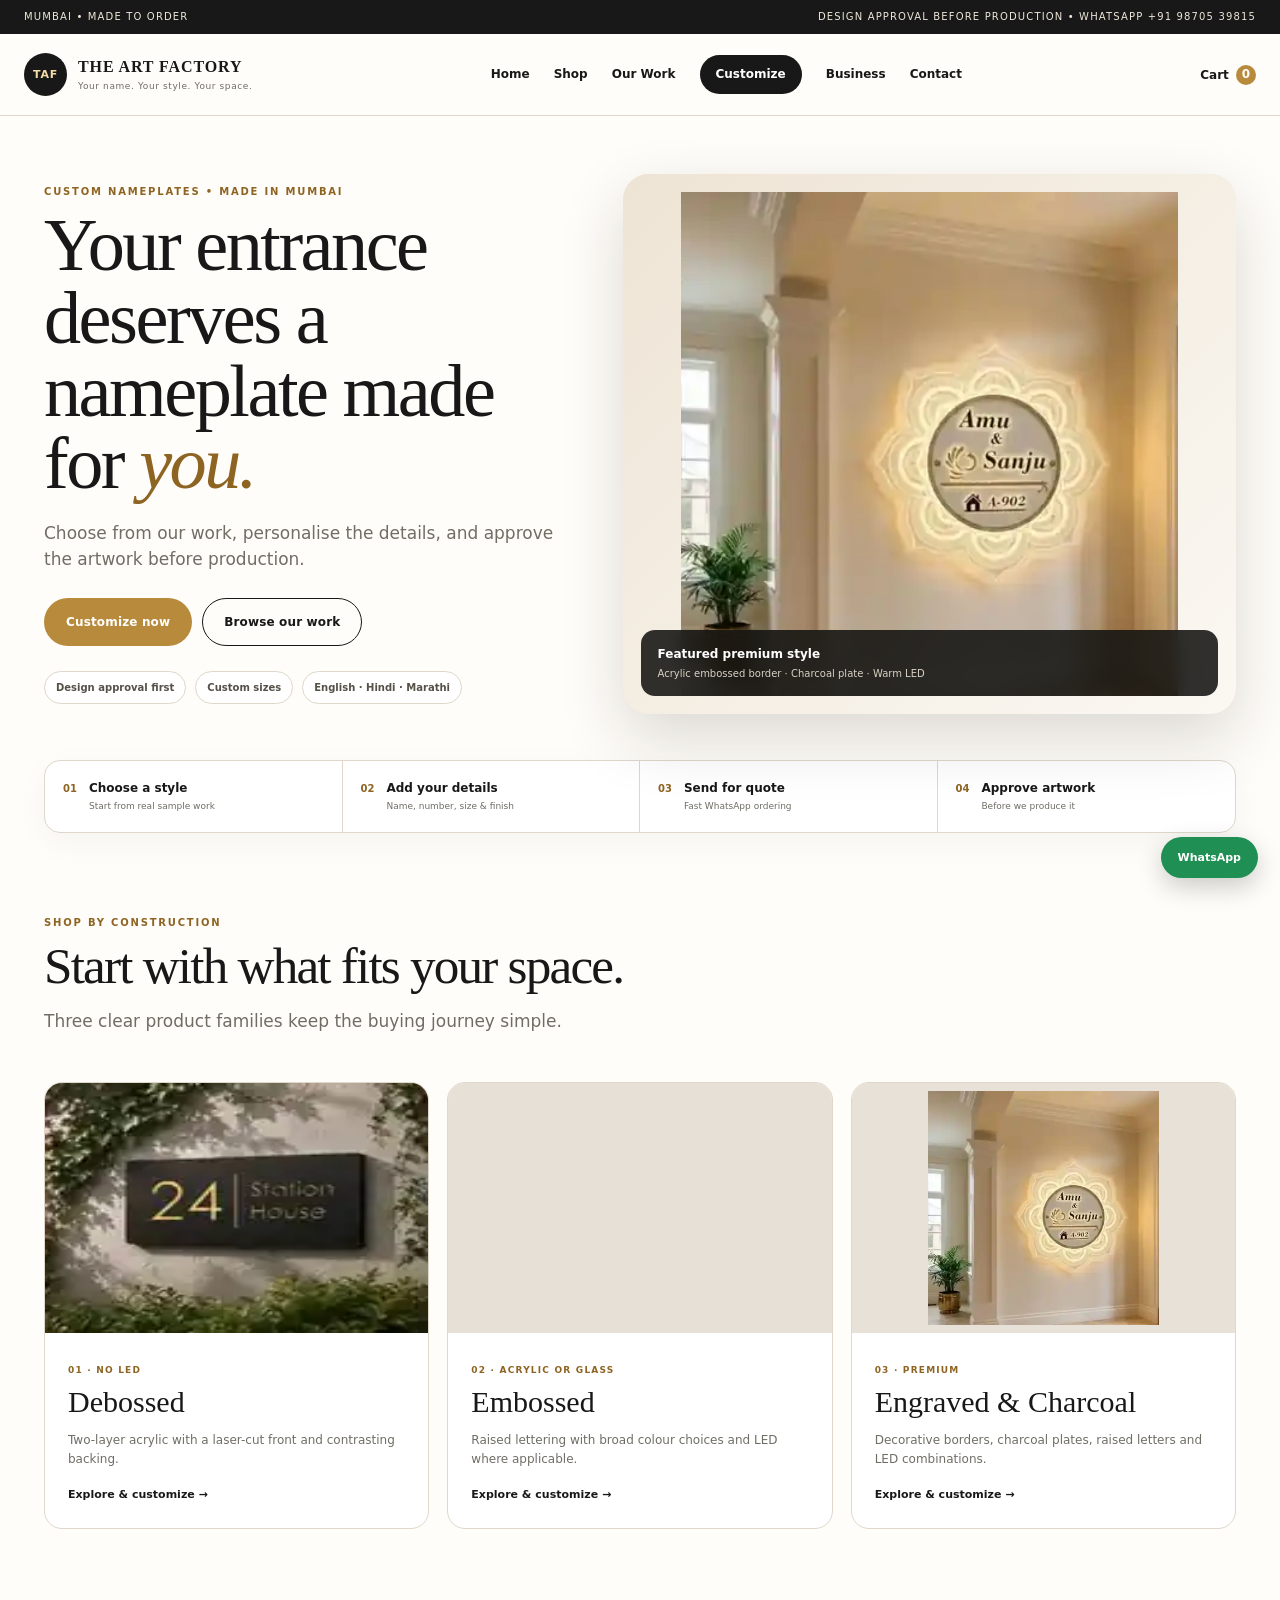
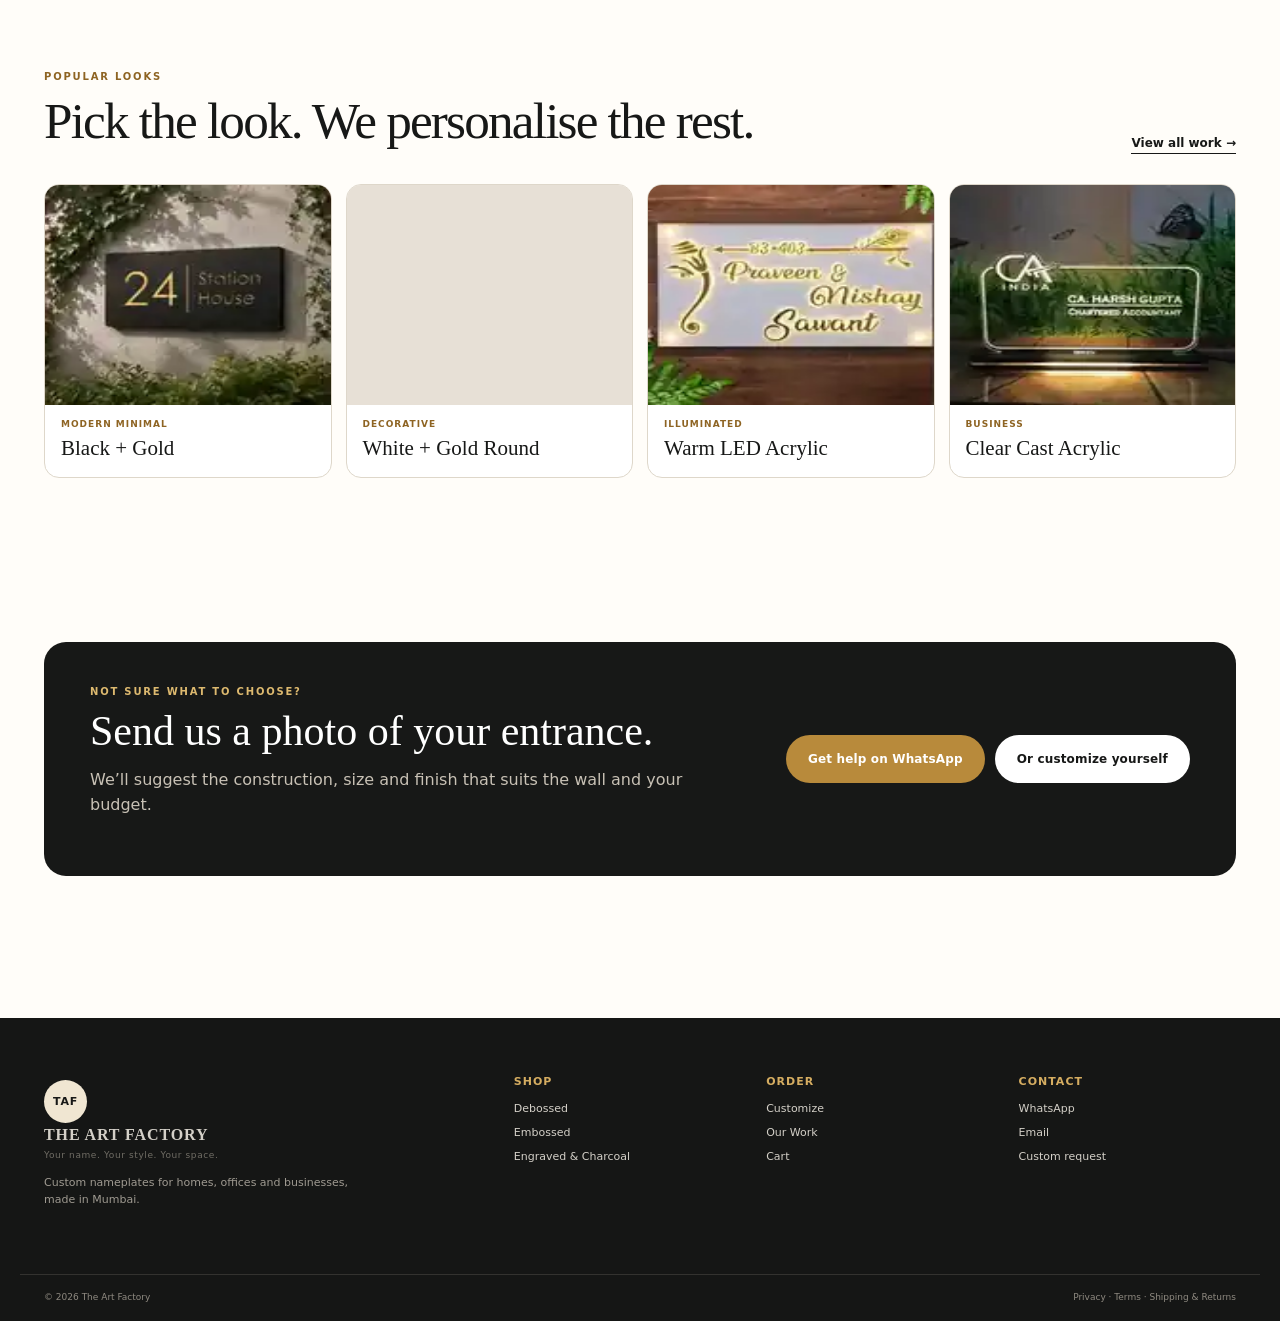
==== commit 16372cc9: "Improve organization and sharp image presentation" ====
--- a/index.html
+++ b/index.html
@@ -1,4 +1,4 @@
-<!doctype html><html lang="en"><head><meta charset="utf-8"><meta name="viewport" content="width=device-width,initial-scale=1"><meta name="description" content="Custom acrylic, glass, engraved and LED nameplates made by The Art Factory in Mumbai."><title>The Art Factory | Custom Nameplates</title><link rel="stylesheet" href="styles.css?v=organized-20260923"></head><body><div class="topbar"><span>Mumbai • Made to order</span><span>Design approval before production • WhatsApp +91 98705 39815</span></div>
+<!doctype html><html lang="en"><head><meta charset="utf-8"><meta name="viewport" content="width=device-width,initial-scale=1"><meta name="description" content="Custom acrylic, glass, engraved and LED nameplates made by The Art Factory in Mumbai."><title>The Art Factory | Custom Nameplates</title><link rel="stylesheet" href="styles.css?v=organized-sharp-20260923"></head><body><div class="topbar"><span>Mumbai • Made to order</span><span>Design approval before production • WhatsApp +91 98705 39815</span></div>
 <header class="site-header"><a class="brand" href="index.html"><span class="brand-mark">TAF</span><span><strong>THE ART FACTORY</strong><small>Your name. Your style. Your space.</small></span></a>
 <nav class="desktop-nav"><a href="index.html">Home</a><a href="shop.html">Shop</a><a href="gallery.html">Our Work</a><a href="customizer.html" class="nav-cta">Customize</a><a href="corporate.html">Business</a><a href="contact.html">Contact</a></nav>
 <div class="header-actions"><a class="cart-link" href="cart.html">Cart <span id="cartCount">0</span></a><button class="menu-btn" id="menuBtn" aria-label="Open menu">☰</button></div></header>
@@ -17,4 +17,4 @@
 <a href="corporate.html"><div class="sample-img sprite-b b3"></div><span>Business</span><h3>Clear Cast Acrylic</h3></a>
 </div></section>
 <section class="section-pad"><div class="decision-panel"><div><p class="eyebrow">NOT SURE WHAT TO CHOOSE?</p><h2>Send us a photo of your entrance.</h2><p>We’ll suggest the construction, size and finish that suits the wall and your budget.</p></div><div><a class="btn btn-gold" href="https://wa.me/919870539815?text=Hello%20The%20Art%20Factory%2C%20I%20need%20help%20choosing%20a%20nameplate.">Get help on WhatsApp</a><a class="btn btn-light" href="customizer.html">Or customize yourself</a></div></div></section>
-</main><footer class="site-footer"><div class="footer-grid"><div><a class="brand footer-brand" href="index.html"><span class="brand-mark">TAF</span><span><strong>THE ART FACTORY</strong><small>Your name. Your style. Your space.</small></span></a><p>Custom nameplates for homes, offices and businesses, made in Mumbai.</p></div><div><h4>Shop</h4><a href="debossed.html">Debossed</a><a href="embossed.html">Embossed</a><a href="engraved-charcoal.html">Engraved & Charcoal</a></div><div><h4>Order</h4><a href="customizer.html">Customize</a><a href="gallery.html">Our Work</a><a href="cart.html">Cart</a></div><div><h4>Contact</h4><a href="https://wa.me/919870539815">WhatsApp</a><a href="mailto:salimshaikh2207@gmail.com">Email</a><a href="contact.html">Custom request</a></div></div><div class="footer-bottom"><span>© 2026 The Art Factory</span><span><a href="privacy.html">Privacy</a> · <a href="terms.html">Terms</a> · <a href="shipping-returns.html">Shipping & Returns</a></span></div></footer><a class="floating-whatsapp" href="https://wa.me/919870539815?text=Hello%20The%20Art%20Factory%2C%20I%20want%20help%20choosing%20a%20nameplate.">WhatsApp</a><script src="app.js?v=organized-20260923"></script></body></html>+</main><footer class="site-footer"><div class="footer-grid"><div><a class="brand footer-brand" href="index.html"><span class="brand-mark">TAF</span><span><strong>THE ART FACTORY</strong><small>Your name. Your style. Your space.</small></span></a><p>Custom nameplates for homes, offices and businesses, made in Mumbai.</p></div><div><h4>Shop</h4><a href="debossed.html">Debossed</a><a href="embossed.html">Embossed</a><a href="engraved-charcoal.html">Engraved & Charcoal</a></div><div><h4>Order</h4><a href="customizer.html">Customize</a><a href="gallery.html">Our Work</a><a href="cart.html">Cart</a></div><div><h4>Contact</h4><a href="https://wa.me/919870539815">WhatsApp</a><a href="mailto:salimshaikh2207@gmail.com">Email</a><a href="contact.html">Custom request</a></div></div><div class="footer-bottom"><span>© 2026 The Art Factory</span><span><a href="privacy.html">Privacy</a> · <a href="terms.html">Terms</a> · <a href="shipping-returns.html">Shipping & Returns</a></span></div></footer><a class="floating-whatsapp" href="https://wa.me/919870539815?text=Hello%20The%20Art%20Factory%2C%20I%20want%20help%20choosing%20a%20nameplate.">WhatsApp</a><script src="app.js?v=organized-sharp-20260923"></script></body></html>
--- a/styles.css
+++ b/styles.css
@@ -42,3 +42,17 @@
  .page-hero{padding:55px 17px}.page-hero h1{font-size:43px}.help-choice,.feature-callout{display:block;margin-left:0;margin-right:0}.help-choice .btn,.feature-callout .btn{margin-top:14px}.customizer{gap:18px}.preview-surface{min-height:320px}.variant-grid{grid-template-columns:1fr}.form-card{padding:20px}
  .product-hero{margin:18px 17px 0}.product-copy{padding:35px 24px}.product-copy h1{font-size:44px}.product-visual{min-height:370px}.spec-grid{grid-template-columns:1fr}.sample-trio,.mini-work-grid{grid-template-columns:1fr}.template-grid{grid-template-columns:1fr 1fr;gap:8px}.business-grid{grid-template-columns:1fr}.about-layout{grid-template-columns:1fr}.contact-grid{grid-template-columns:1fr}.contact-primary{grid-column:auto}.footer-grid{grid-template-columns:1fr 1fr;padding:45px 18px}.footer-grid>div:first-child{grid-column:span 2}.footer-bottom{display:block;padding:15px 18px}.footer-bottom span{display:block;margin:5px 0}.cart-row{grid-template-columns:1fr}.floating-whatsapp{right:14px;bottom:14px}
 }
+
+/* Organized conversion layout — 2026-09-23 */
+.clean-hero{max-width:1240px;margin:0 auto;padding:58px 24px 36px;display:grid;grid-template-columns:.92fr 1.08fr;gap:56px;align-items:center}
+.clean-hero-copy h1{font:500 clamp(48px,5.8vw,78px)/.98 Georgia,serif;letter-spacing:-2.5px;margin:10px 0 20px;max-width:700px}.clean-hero-copy h1 em{font-weight:400;color:var(--gold-dark)}.clean-hero-copy>p:not(.eyebrow){font-size:17px;color:var(--muted);max-width:610px}.clean-trust{display:flex;gap:9px;flex-wrap:wrap;margin-top:18px}.clean-trust span{border:1px solid var(--line);background:#fff;border-radius:999px;padding:8px 11px;font-size:10px;font-weight:700;color:#555149}
+.clean-hero-visual{position:relative;background:#eee5d7;border-radius:26px;overflow:hidden;box-shadow:0 24px 65px rgba(29,23,14,.16);min-height:540px}.clean-hero-visual>img{width:100%;height:540px;object-fit:contain;background:linear-gradient(135deg,#eee4d5,#fbf8f2);padding:18px}.visual-note{position:absolute;left:18px;right:18px;bottom:18px;padding:15px 17px;border-radius:14px;background:rgba(20,20,18,.88);color:#fff;backdrop-filter:blur(8px)}.visual-note b,.visual-note span{display:block}.visual-note b{font-size:12px}.visual-note span{font-size:10px;color:#d9d1c4;margin-top:2px}
+.conversion-bar{max-width:1192px;margin:10px auto 0;display:grid;grid-template-columns:repeat(4,1fr);border:1px solid var(--line);border-radius:16px;background:#fff;overflow:hidden;box-shadow:0 10px 34px rgba(0,0,0,.04)}.conversion-bar>div{padding:18px;display:flex;gap:12px;border-right:1px solid var(--line)}.conversion-bar>div:last-child{border-right:0}.conversion-bar b{color:var(--gold-dark);font-size:10px;padding-top:2px}.conversion-bar strong,.conversion-bar small{display:block}.conversion-bar strong{font-size:12px}.conversion-bar small{font-size:9px;color:var(--muted);margin-top:2px}
+.organized-collections,.organized-shop,.organized-chooser{display:grid;grid-template-columns:repeat(3,1fr);gap:18px}.organized-collections>a,.organized-shop>a,.organized-chooser>a{background:#fff;border:1px solid var(--line);border-radius:18px;overflow:hidden;transition:.2s}.organized-collections>a:hover,.organized-shop>a:hover,.organized-chooser>a:hover{transform:translateY(-3px);box-shadow:var(--shadow)}.organized-collections>a>img,.organized-shop>a>img,.organized-chooser>a>img,.shop-thumb,.small-sample{width:100%;height:250px;overflow:hidden;background:#e8e1d7}.organized-collections>a>img,.organized-shop>a>img,.organized-chooser>a>img{object-fit:contain;padding:8px}.small-sample .sample-img,.shop-thumb .sample-img{height:250px;aspect-ratio:auto}.organized-collections>a>div:last-child,.organized-shop>a>div:last-child,.organized-chooser>a>div:last-child{padding:23px}.organized-collections span,.organized-shop span,.organized-chooser span{font-size:9px;letter-spacing:1.2px;color:var(--gold-dark);font-weight:850}.organized-collections h3,.organized-shop h2,.organized-chooser h2{font:30px Georgia,serif;margin:5px 0 8px}.organized-collections p,.organized-shop p,.organized-chooser p{color:var(--muted);font-size:12px}.organized-collections b,.organized-shop b,.organized-chooser b{font-size:11px}.organized-shop ul{padding-left:18px;font-size:11px;color:#55514a;min-height:72px}
+.showroom-section{padding-top:58px}.organized-samples{display:grid;grid-template-columns:repeat(4,1fr);gap:14px}.organized-samples>a{border:1px solid var(--line);border-radius:15px;background:#fff;overflow:hidden;padding-bottom:16px;transition:.2s}.organized-samples>a:hover{transform:translateY(-3px);box-shadow:var(--shadow)}.organized-samples .sample-img{height:220px;aspect-ratio:auto}.organized-samples span,.organized-samples h3{display:block;margin-left:16px;margin-right:16px}.organized-samples span{margin-top:13px;font-size:9px;color:var(--gold-dark);text-transform:uppercase;letter-spacing:1px;font-weight:850}.organized-samples h3{font:21px Georgia,serif;margin-top:4px;margin-bottom:0}.gallery-samples{grid-template-columns:repeat(4,1fr)}.gallery-heading{margin-top:55px}
+.gallery-feature{display:grid;grid-template-columns:.9fr 1.1fr;gap:42px;align-items:center;background:var(--cream);border-radius:22px;padding:28px}.gallery-feature img{width:100%;max-height:480px;object-fit:contain;border-radius:16px;background:#e7ddce}.gallery-feature h2{font:42px/1.05 Georgia,serif;margin:7px 0 14px}.gallery-feature p:not(.eyebrow){color:var(--muted);max-width:620px}
+.decision-panel{background:var(--ink);color:#fff;border-radius:22px;padding:42px 46px;display:flex;justify-content:space-between;align-items:center;gap:35px}.decision-panel h2{font:42px/1.02 Georgia,serif;margin:7px 0}.decision-panel p:not(.eyebrow){color:#c8c1b5;max-width:650px}.decision-panel>div:last-child{display:flex;gap:10px;flex-wrap:wrap}.decision-panel .eyebrow{color:#ddb96f}.shop-help{margin-top:38px}
+/* Keep sprite crops near their native display size; never use them as oversized hero art. */
+.sample-img{image-rendering:auto;background-color:#e7e0d6}
+@media(max-width:1050px){.clean-hero{grid-template-columns:1fr;gap:28px}.clean-hero-visual{min-height:460px}.clean-hero-visual>img{height:460px}.conversion-bar{margin:0 24px;grid-template-columns:1fr 1fr}.conversion-bar>div:nth-child(2){border-right:0}.organized-collections,.organized-shop,.organized-chooser{grid-template-columns:1fr 1fr}.organized-collections>a:last-child,.organized-shop>a:last-child,.organized-chooser>a:last-child{grid-column:span 2}.organized-samples,.gallery-samples{grid-template-columns:repeat(2,1fr)}.gallery-feature{grid-template-columns:1fr}.decision-panel{margin-left:0;margin-right:0}}
+@media(max-width:760px){.clean-hero{padding:42px 17px 24px}.clean-hero-copy h1{font-size:46px}.clean-hero-visual{min-height:390px}.clean-hero-visual>img{height:390px}.conversion-bar{margin:8px 17px;grid-template-columns:1fr}.conversion-bar>div{border-right:0;border-bottom:1px solid var(--line)}.conversion-bar>div:last-child{border-bottom:0}.organized-collections,.organized-shop,.organized-chooser,.organized-samples,.gallery-samples{grid-template-columns:1fr}.organized-collections>a:last-child,.organized-shop>a:last-child,.organized-chooser>a:last-child{grid-column:auto}.organized-collections>a>img,.organized-shop>a>img,.organized-chooser>a>img,.shop-thumb,.small-sample{height:235px}.small-sample .sample-img,.shop-thumb .sample-img,.organized-samples .sample-img{height:235px}.gallery-feature{padding:17px;gap:22px}.gallery-feature h2{font-size:34px}.decision-panel{padding:30px 24px;display:block}.decision-panel h2{font-size:35px}.decision-panel>div:last-child{margin-top:18px;display:block}.decision-panel .btn{width:100%;margin-top:8px}}
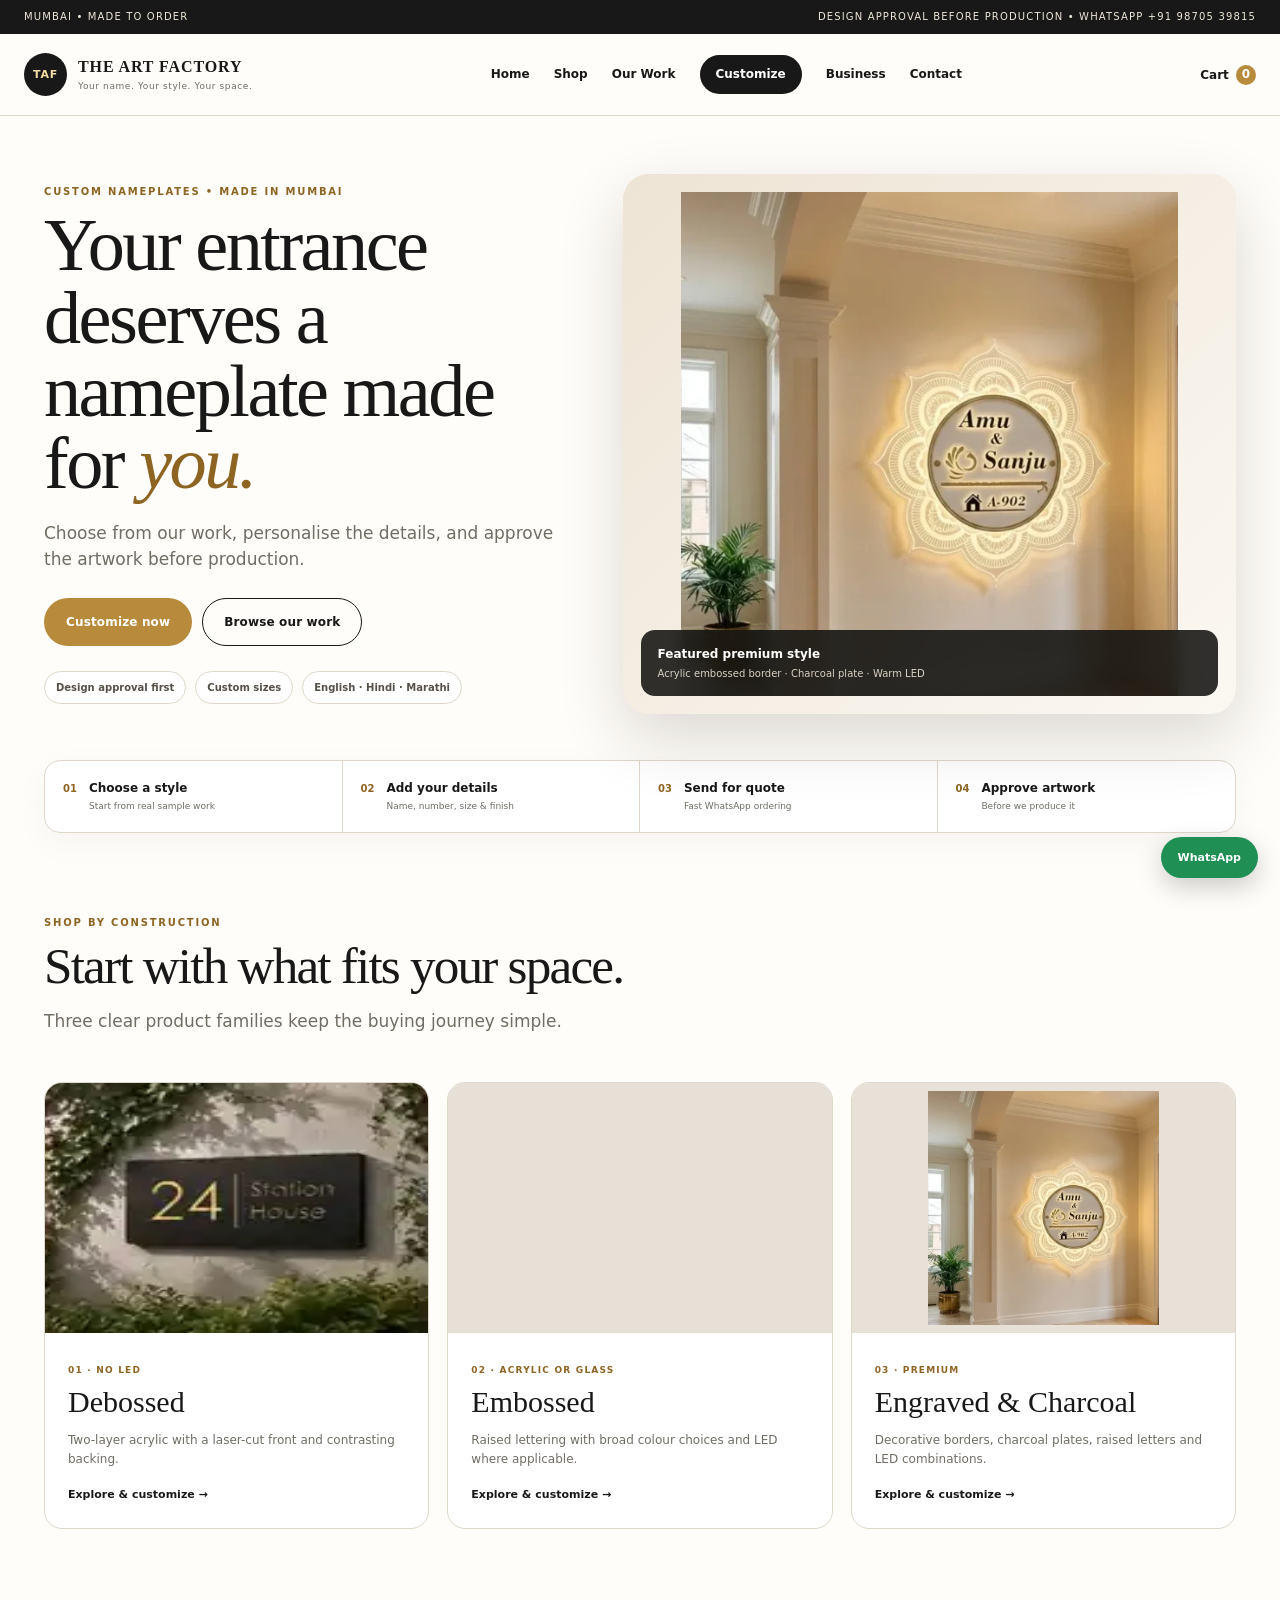
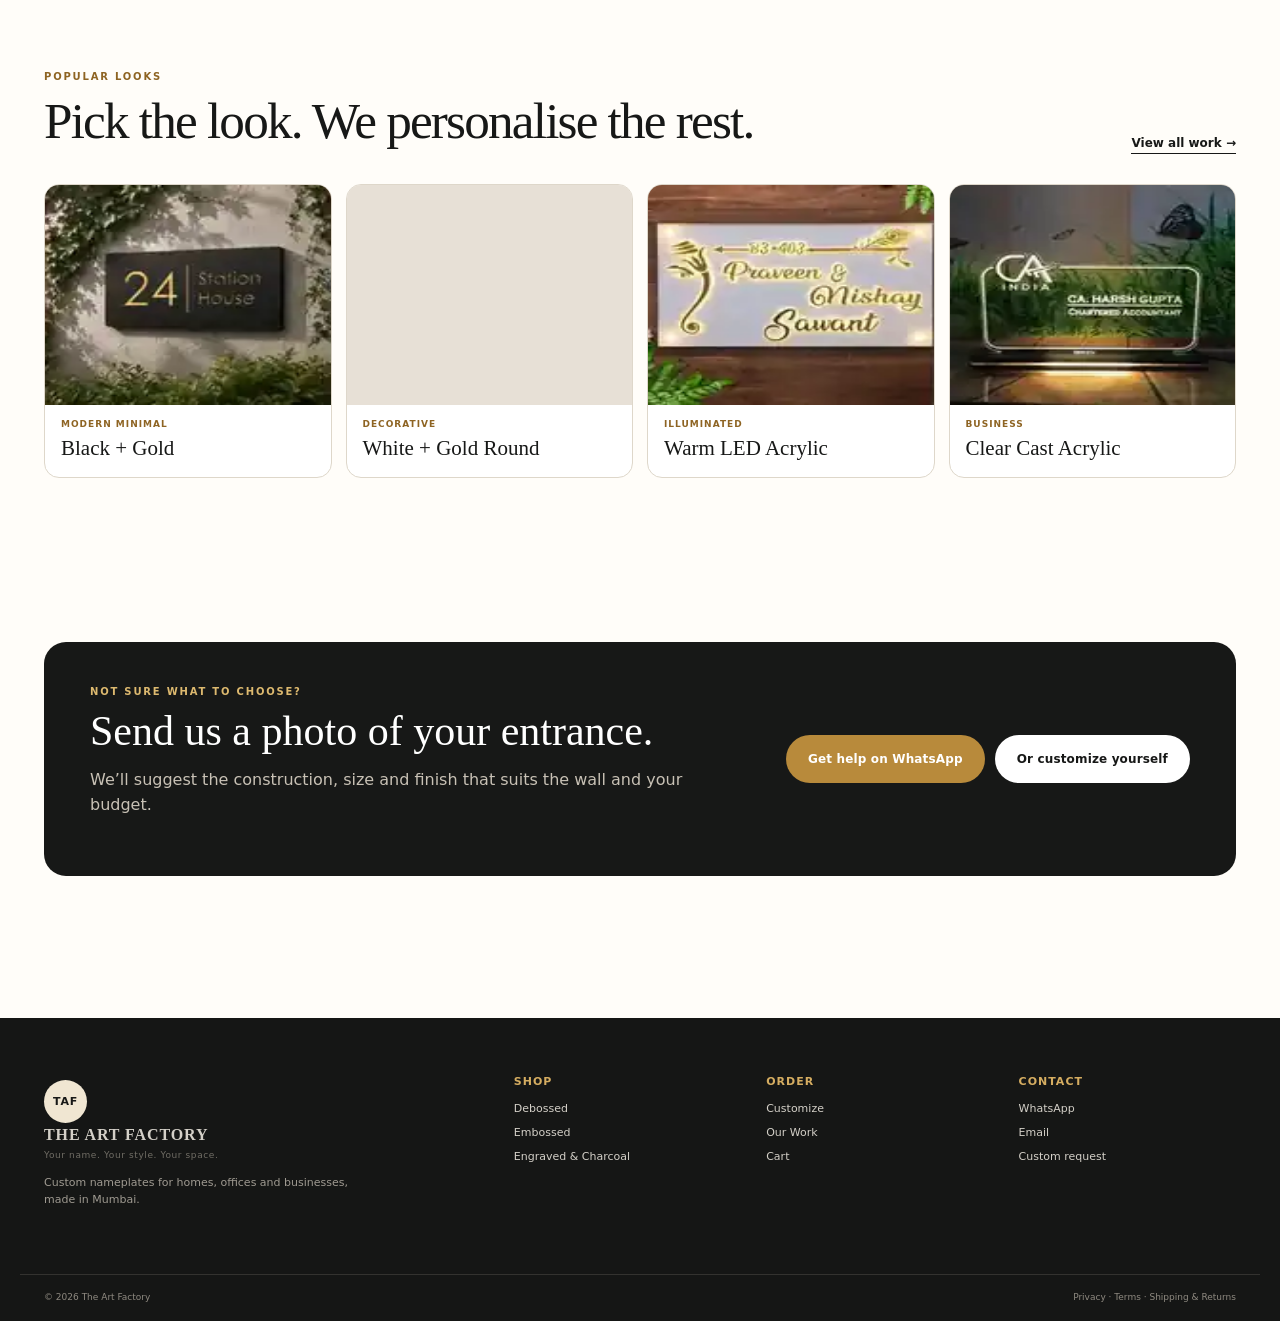
==== commit df5a2605: "Use individual high-resolution product images" ====
--- a/index.html
+++ b/index.html
@@ -1,14 +1,14 @@
-<!doctype html><html lang="en"><head><meta charset="utf-8"><meta name="viewport" content="width=device-width,initial-scale=1"><meta name="description" content="Custom acrylic, glass, engraved and LED nameplates made by The Art Factory in Mumbai."><title>The Art Factory | Custom Nameplates</title><link rel="stylesheet" href="styles.css?v=organized-sharp-20260923"></head><body><div class="topbar"><span>Mumbai • Made to order</span><span>Design approval before production • WhatsApp +91 98705 39815</span></div>
+<!doctype html><html lang="en"><head><meta charset="utf-8"><meta name="viewport" content="width=device-width,initial-scale=1"><meta name="description" content="Custom acrylic, glass, engraved and LED nameplates made by The Art Factory in Mumbai."><title>The Art Factory | Custom Nameplates</title><link rel="stylesheet" href="styles.css?v=hq-images-20260923"></head><body><div class="topbar"><span>Mumbai • Made to order</span><span>Design approval before production • WhatsApp +91 98705 39815</span></div>
 <header class="site-header"><a class="brand" href="index.html"><span class="brand-mark">TAF</span><span><strong>THE ART FACTORY</strong><small>Your name. Your style. Your space.</small></span></a>
 <nav class="desktop-nav"><a href="index.html">Home</a><a href="shop.html">Shop</a><a href="gallery.html">Our Work</a><a href="customizer.html" class="nav-cta">Customize</a><a href="corporate.html">Business</a><a href="contact.html">Contact</a></nav>
 <div class="header-actions"><a class="cart-link" href="cart.html">Cart <span id="cartCount">0</span></a><button class="menu-btn" id="menuBtn" aria-label="Open menu">☰</button></div></header>
 <div class="mobile-nav" id="mobileNav"><a href="index.html">Home</a><a href="shop.html">Shop</a><a href="gallery.html">Our Work</a><a href="customizer.html">Customize</a><a href="corporate.html">Business</a><a href="contact.html">Contact</a></div><main>
-<section class="clean-hero"><div class="clean-hero-copy"><p class="eyebrow">CUSTOM NAMEPLATES • MADE IN MUMBAI</p><h1>Your entrance deserves a nameplate made for <em>you.</em></h1><p>Choose from our work, personalise the details, and approve the artwork before production.</p><div class="hero-cta"><a class="btn btn-gold" href="customizer.html">Customize now</a><a class="btn btn-outline" href="gallery.html">Browse our work</a></div><div class="clean-trust"><span>Design approval first</span><span>Custom sizes</span><span>English · Hindi · Marathi</span></div></div><div class="clean-hero-visual"><img src="assets/sample-mandala-charcoal-led.webp" alt="Acrylic embossed border and charcoal plate with LED"><div class="visual-note"><b>Featured premium style</b><span>Acrylic embossed border · Charcoal plate · Warm LED</span></div></div></section>
+<section class="clean-hero"><div class="clean-hero-copy"><p class="eyebrow">CUSTOM NAMEPLATES • MADE IN MUMBAI</p><h1>Your entrance deserves a nameplate made for <em>you.</em></h1><p>Choose from our work, personalise the details, and approve the artwork before production.</p><div class="hero-cta"><a class="btn btn-gold" href="customizer.html">Customize now</a><a class="btn btn-outline" href="gallery.html">Browse our work</a></div><div class="clean-trust"><span>Design approval first</span><span>Custom sizes</span><span>English · Hindi · Marathi</span></div></div><div class="clean-hero-visual"><img src="assets/sample-mandala-charcoal-led-hq.webp" alt="Acrylic embossed border and charcoal plate with LED"><div class="visual-note"><b>Featured premium style</b><span>Acrylic embossed border · Charcoal plate · Warm LED</span></div></div></section>
 <section class="conversion-bar"><div><b>01</b><span><strong>Choose a style</strong><small>Start from real sample work</small></span></div><div><b>02</b><span><strong>Add your details</strong><small>Name, number, size & finish</small></span></div><div><b>03</b><span><strong>Send for quote</strong><small>Fast WhatsApp ordering</small></span></div><div><b>04</b><span><strong>Approve artwork</strong><small>Before we produce it</small></span></div></section>
 <section class="section-pad"><div class="section-head"><div><p class="eyebrow">SHOP BY CONSTRUCTION</p><h2>Start with what fits your space.</h2><p class="lead">Three clear product families keep the buying journey simple.</p></div></div><div class="organized-collections">
 <a href="debossed.html"><div class="small-sample"><div class="sample-img sprite-c c2"></div></div><div><span>01 · NO LED</span><h3>Debossed</h3><p>Two-layer acrylic with a laser-cut front and contrasting backing.</p><b>Explore & customize →</b></div></a>
 <a href="embossed.html"><div class="small-sample"><div class="sample-img sprite-a a2"></div></div><div><span>02 · ACRYLIC OR GLASS</span><h3>Embossed</h3><p>Raised lettering with broad colour choices and LED where applicable.</p><b>Explore & customize →</b></div></a>
-<a href="engraved-charcoal.html" class="premium-collection"><img src="assets/sample-mandala-charcoal-led.webp" alt="Acrylic border charcoal LED nameplate"><div><span>03 · PREMIUM</span><h3>Engraved & Charcoal</h3><p>Decorative borders, charcoal plates, raised letters and LED combinations.</p><b>Explore & customize →</b></div></a>
+<a href="engraved-charcoal.html" class="premium-collection"><img src="assets/sample-mandala-charcoal-led-hq.webp" alt="Acrylic border charcoal LED nameplate"><div><span>03 · PREMIUM</span><h3>Engraved & Charcoal</h3><p>Decorative borders, charcoal plates, raised letters and LED combinations.</p><b>Explore & customize →</b></div></a>
 </div></section>
 <section class="section-pad showroom-section"><div class="section-head"><div><p class="eyebrow">POPULAR LOOKS</p><h2>Pick the look. We personalise the rest.</h2></div><a class="text-link" href="gallery.html">View all work →</a></div><div class="organized-samples">
 <a href="customizer.html?category=debossed"><div class="sample-img sprite-c c2"></div><span>Modern Minimal</span><h3>Black + Gold</h3></a>
@@ -17,4 +17,4 @@
 <a href="corporate.html"><div class="sample-img sprite-b b3"></div><span>Business</span><h3>Clear Cast Acrylic</h3></a>
 </div></section>
 <section class="section-pad"><div class="decision-panel"><div><p class="eyebrow">NOT SURE WHAT TO CHOOSE?</p><h2>Send us a photo of your entrance.</h2><p>We’ll suggest the construction, size and finish that suits the wall and your budget.</p></div><div><a class="btn btn-gold" href="https://wa.me/919870539815?text=Hello%20The%20Art%20Factory%2C%20I%20need%20help%20choosing%20a%20nameplate.">Get help on WhatsApp</a><a class="btn btn-light" href="customizer.html">Or customize yourself</a></div></div></section>
-</main><footer class="site-footer"><div class="footer-grid"><div><a class="brand footer-brand" href="index.html"><span class="brand-mark">TAF</span><span><strong>THE ART FACTORY</strong><small>Your name. Your style. Your space.</small></span></a><p>Custom nameplates for homes, offices and businesses, made in Mumbai.</p></div><div><h4>Shop</h4><a href="debossed.html">Debossed</a><a href="embossed.html">Embossed</a><a href="engraved-charcoal.html">Engraved & Charcoal</a></div><div><h4>Order</h4><a href="customizer.html">Customize</a><a href="gallery.html">Our Work</a><a href="cart.html">Cart</a></div><div><h4>Contact</h4><a href="https://wa.me/919870539815">WhatsApp</a><a href="mailto:salimshaikh2207@gmail.com">Email</a><a href="contact.html">Custom request</a></div></div><div class="footer-bottom"><span>© 2026 The Art Factory</span><span><a href="privacy.html">Privacy</a> · <a href="terms.html">Terms</a> · <a href="shipping-returns.html">Shipping & Returns</a></span></div></footer><a class="floating-whatsapp" href="https://wa.me/919870539815?text=Hello%20The%20Art%20Factory%2C%20I%20want%20help%20choosing%20a%20nameplate.">WhatsApp</a><script src="app.js?v=organized-sharp-20260923"></script></body></html>+</main><footer class="site-footer"><div class="footer-grid"><div><a class="brand footer-brand" href="index.html"><span class="brand-mark">TAF</span><span><strong>THE ART FACTORY</strong><small>Your name. Your style. Your space.</small></span></a><p>Custom nameplates for homes, offices and businesses, made in Mumbai.</p></div><div><h4>Shop</h4><a href="debossed.html">Debossed</a><a href="embossed.html">Embossed</a><a href="engraved-charcoal.html">Engraved & Charcoal</a></div><div><h4>Order</h4><a href="customizer.html">Customize</a><a href="gallery.html">Our Work</a><a href="cart.html">Cart</a></div><div><h4>Contact</h4><a href="https://wa.me/919870539815">WhatsApp</a><a href="mailto:salimshaikh2207@gmail.com">Email</a><a href="contact.html">Custom request</a></div></div><div class="footer-bottom"><span>© 2026 The Art Factory</span><span><a href="privacy.html">Privacy</a> · <a href="terms.html">Terms</a> · <a href="shipping-returns.html">Shipping & Returns</a></span></div></footer><a class="floating-whatsapp" href="https://wa.me/919870539815?text=Hello%20The%20Art%20Factory%2C%20I%20want%20help%20choosing%20a%20nameplate.">WhatsApp</a><script src="app.js?v=hq-images-20260923"></script></body></html>
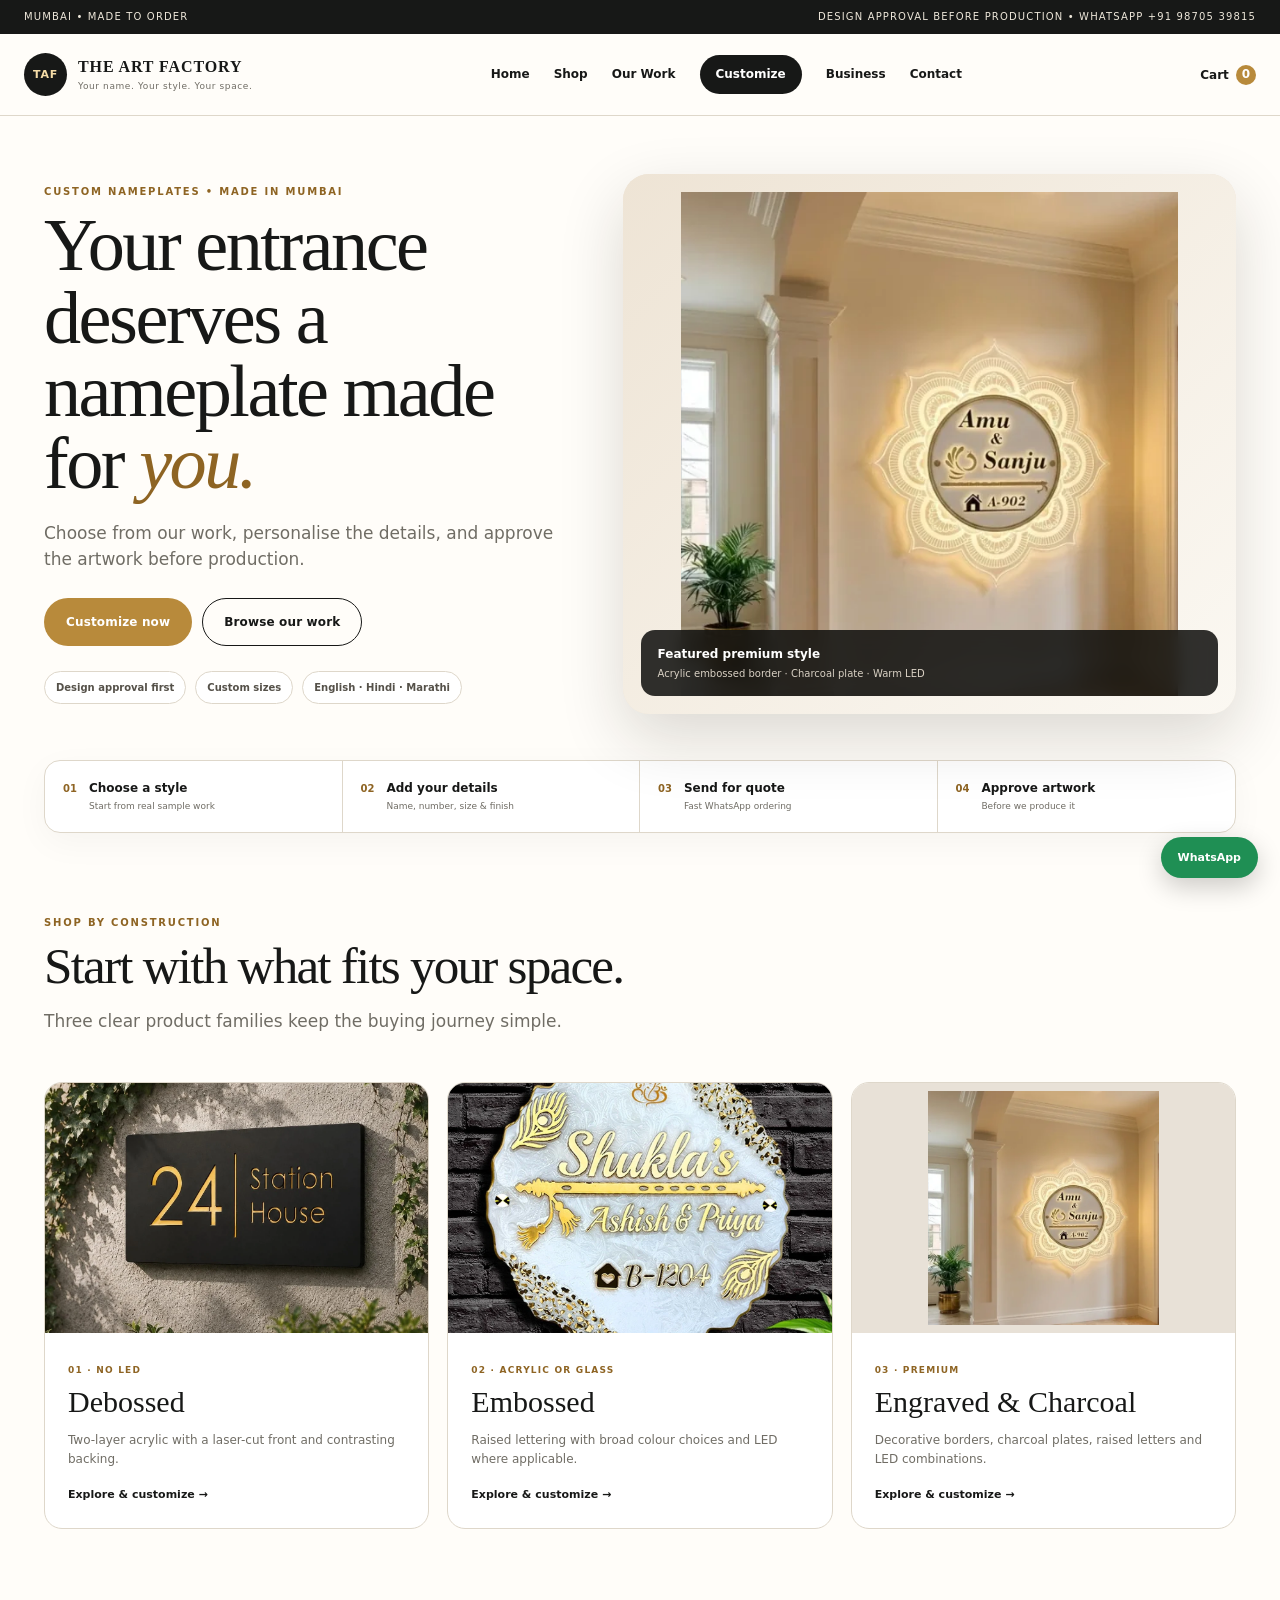
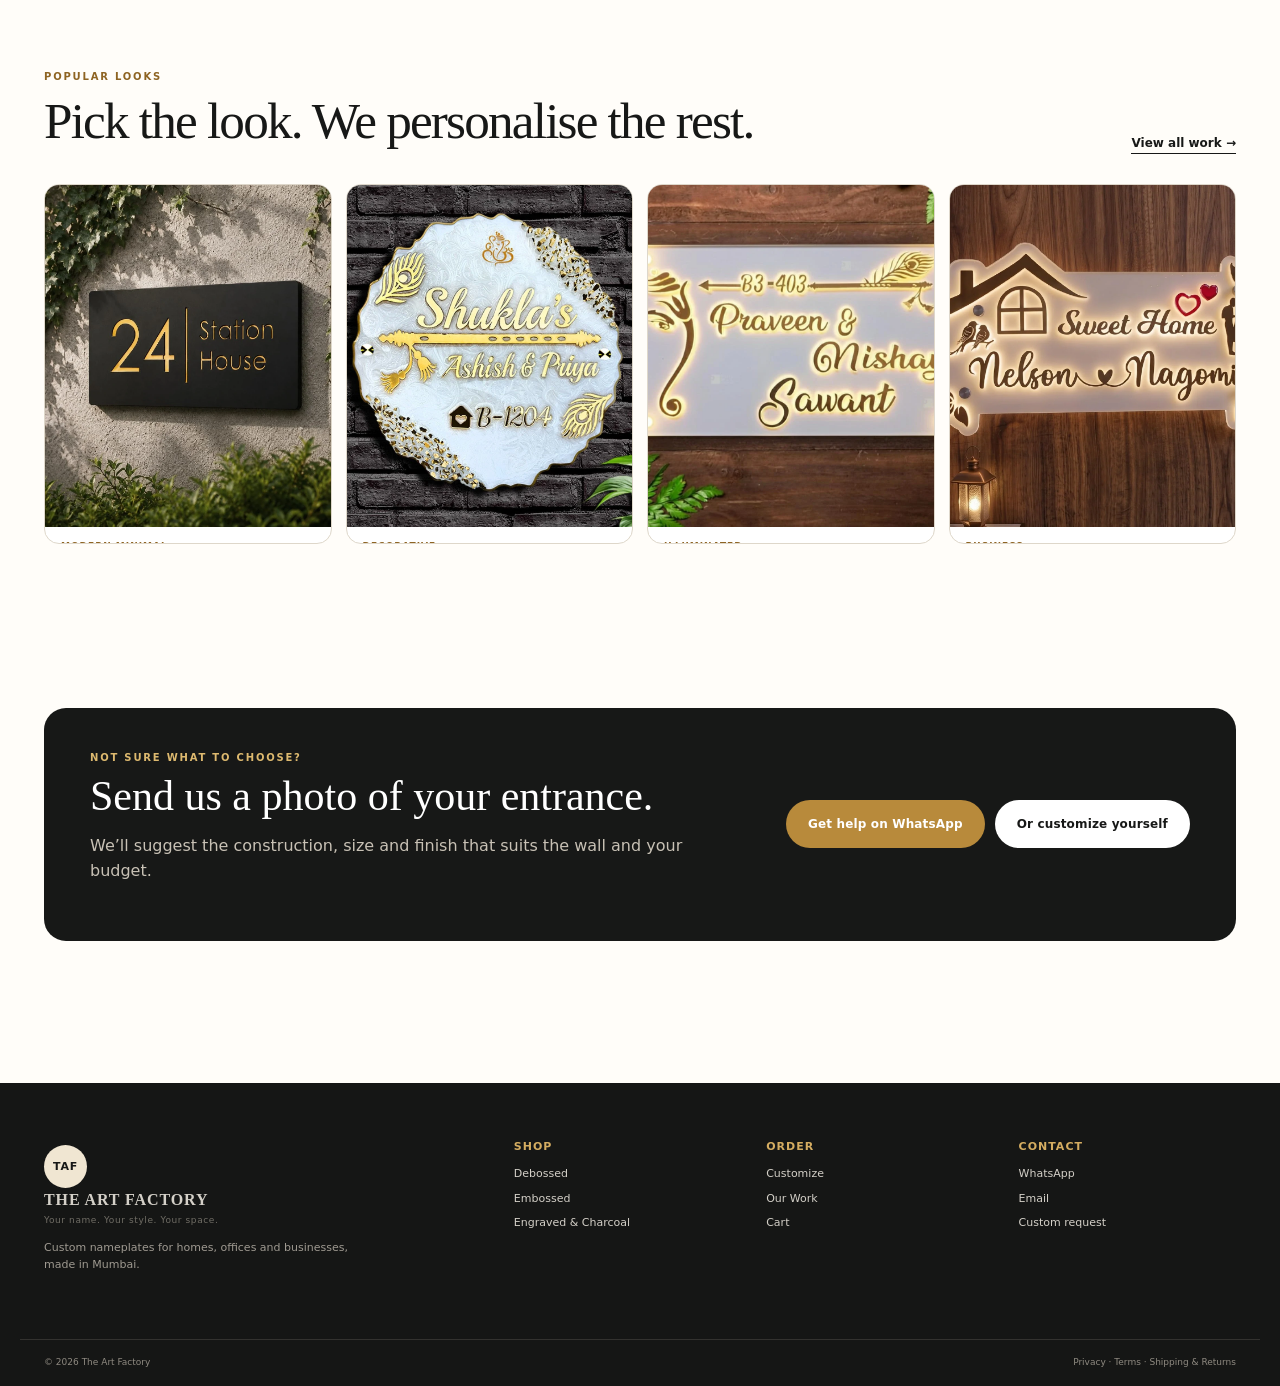
==== commit 39acb627: "Remove remaining blurry sprite thumbnails" ====
--- a/index.html
+++ b/index.html
@@ -1,4 +1,4 @@
-<!doctype html><html lang="en"><head><meta charset="utf-8"><meta name="viewport" content="width=device-width,initial-scale=1"><meta name="description" content="Custom acrylic, glass, engraved and LED nameplates made by The Art Factory in Mumbai."><title>The Art Factory | Custom Nameplates</title><link rel="stylesheet" href="styles.css?v=hq-images-20260923"></head><body><div class="topbar"><span>Mumbai • Made to order</span><span>Design approval before production • WhatsApp +91 98705 39815</span></div>
+<!doctype html><html lang="en"><head><meta charset="utf-8"><meta name="viewport" content="width=device-width,initial-scale=1"><meta name="description" content="Custom acrylic, glass, engraved and LED nameplates made by The Art Factory in Mumbai."><title>The Art Factory | Custom Nameplates</title><link rel="stylesheet" href="styles.css?v=no-sprites-20260923"></head><body><div class="topbar"><span>Mumbai • Made to order</span><span>Design approval before production • WhatsApp +91 98705 39815</span></div>
 <header class="site-header"><a class="brand" href="index.html"><span class="brand-mark">TAF</span><span><strong>THE ART FACTORY</strong><small>Your name. Your style. Your space.</small></span></a>
 <nav class="desktop-nav"><a href="index.html">Home</a><a href="shop.html">Shop</a><a href="gallery.html">Our Work</a><a href="customizer.html" class="nav-cta">Customize</a><a href="corporate.html">Business</a><a href="contact.html">Contact</a></nav>
 <div class="header-actions"><a class="cart-link" href="cart.html">Cart <span id="cartCount">0</span></a><button class="menu-btn" id="menuBtn" aria-label="Open menu">☰</button></div></header>
@@ -6,15 +6,15 @@
 <section class="clean-hero"><div class="clean-hero-copy"><p class="eyebrow">CUSTOM NAMEPLATES • MADE IN MUMBAI</p><h1>Your entrance deserves a nameplate made for <em>you.</em></h1><p>Choose from our work, personalise the details, and approve the artwork before production.</p><div class="hero-cta"><a class="btn btn-gold" href="customizer.html">Customize now</a><a class="btn btn-outline" href="gallery.html">Browse our work</a></div><div class="clean-trust"><span>Design approval first</span><span>Custom sizes</span><span>English · Hindi · Marathi</span></div></div><div class="clean-hero-visual"><img src="assets/sample-mandala-charcoal-led-hq.webp" alt="Acrylic embossed border and charcoal plate with LED"><div class="visual-note"><b>Featured premium style</b><span>Acrylic embossed border · Charcoal plate · Warm LED</span></div></div></section>
 <section class="conversion-bar"><div><b>01</b><span><strong>Choose a style</strong><small>Start from real sample work</small></span></div><div><b>02</b><span><strong>Add your details</strong><small>Name, number, size & finish</small></span></div><div><b>03</b><span><strong>Send for quote</strong><small>Fast WhatsApp ordering</small></span></div><div><b>04</b><span><strong>Approve artwork</strong><small>Before we produce it</small></span></div></section>
 <section class="section-pad"><div class="section-head"><div><p class="eyebrow">SHOP BY CONSTRUCTION</p><h2>Start with what fits your space.</h2><p class="lead">Three clear product families keep the buying journey simple.</p></div></div><div class="organized-collections">
-<a href="debossed.html"><div class="small-sample"><div class="sample-img sprite-c c2"></div></div><div><span>01 · NO LED</span><h3>Debossed</h3><p>Two-layer acrylic with a laser-cut front and contrasting backing.</p><b>Explore & customize →</b></div></a>
-<a href="embossed.html"><div class="small-sample"><div class="sample-img sprite-a a2"></div></div><div><span>02 · ACRYLIC OR GLASS</span><h3>Embossed</h3><p>Raised lettering with broad colour choices and LED where applicable.</p><b>Explore & customize →</b></div></a>
+<a href="debossed.html"><div class="small-sample"><img class="hq-sample" src="assets/sample-debossed-modern.webp" alt="The Art Factory nameplate sample" loading="lazy" decoding="async"></div><div><span>01 · NO LED</span><h3>Debossed</h3><p>Two-layer acrylic with a laser-cut front and contrasting backing.</p><b>Explore & customize →</b></div></a>
+<a href="embossed.html"><div class="small-sample"><img class="hq-sample" src="assets/sample-embossed-round.webp" alt="The Art Factory nameplate sample" loading="lazy" decoding="async"></div><div><span>02 · ACRYLIC OR GLASS</span><h3>Embossed</h3><p>Raised lettering with broad colour choices and LED where applicable.</p><b>Explore & customize →</b></div></a>
 <a href="engraved-charcoal.html" class="premium-collection"><img src="assets/sample-mandala-charcoal-led-hq.webp" alt="Acrylic border charcoal LED nameplate"><div><span>03 · PREMIUM</span><h3>Engraved & Charcoal</h3><p>Decorative borders, charcoal plates, raised letters and LED combinations.</p><b>Explore & customize →</b></div></a>
 </div></section>
 <section class="section-pad showroom-section"><div class="section-head"><div><p class="eyebrow">POPULAR LOOKS</p><h2>Pick the look. We personalise the rest.</h2></div><a class="text-link" href="gallery.html">View all work →</a></div><div class="organized-samples">
-<a href="customizer.html?category=debossed"><div class="sample-img sprite-c c2"></div><span>Modern Minimal</span><h3>Black + Gold</h3></a>
-<a href="customizer.html?category=embossed"><div class="sample-img sprite-a a2"></div><span>Decorative</span><h3>White + Gold Round</h3></a>
-<a href="customizer.html?category=embossed"><div class="sample-img sprite-b b1"></div><span>Illuminated</span><h3>Warm LED Acrylic</h3></a>
-<a href="corporate.html"><div class="sample-img sprite-b b3"></div><span>Business</span><h3>Clear Cast Acrylic</h3></a>
+<a href="customizer.html?category=debossed"><img class="hq-sample" src="assets/sample-debossed-modern.webp" alt="The Art Factory nameplate sample" loading="lazy" decoding="async"><span>Modern Minimal</span><h3>Black + Gold</h3></a>
+<a href="customizer.html?category=embossed"><img class="hq-sample" src="assets/sample-embossed-round.webp" alt="The Art Factory nameplate sample" loading="lazy" decoding="async"><span>Decorative</span><h3>White + Gold Round</h3></a>
+<a href="customizer.html?category=embossed"><img class="hq-sample" src="assets/sample-led-ganesha.webp" alt="The Art Factory nameplate sample" loading="lazy" decoding="async"><span>Illuminated</span><h3>Warm LED Acrylic</h3></a>
+<a href="corporate.html"><img class="hq-sample" src="assets/sample-business-clear.webp" alt="The Art Factory nameplate sample" loading="lazy" decoding="async"><span>Business</span><h3>Clear Cast Acrylic</h3></a>
 </div></section>
 <section class="section-pad"><div class="decision-panel"><div><p class="eyebrow">NOT SURE WHAT TO CHOOSE?</p><h2>Send us a photo of your entrance.</h2><p>We’ll suggest the construction, size and finish that suits the wall and your budget.</p></div><div><a class="btn btn-gold" href="https://wa.me/919870539815?text=Hello%20The%20Art%20Factory%2C%20I%20need%20help%20choosing%20a%20nameplate.">Get help on WhatsApp</a><a class="btn btn-light" href="customizer.html">Or customize yourself</a></div></div></section>
-</main><footer class="site-footer"><div class="footer-grid"><div><a class="brand footer-brand" href="index.html"><span class="brand-mark">TAF</span><span><strong>THE ART FACTORY</strong><small>Your name. Your style. Your space.</small></span></a><p>Custom nameplates for homes, offices and businesses, made in Mumbai.</p></div><div><h4>Shop</h4><a href="debossed.html">Debossed</a><a href="embossed.html">Embossed</a><a href="engraved-charcoal.html">Engraved & Charcoal</a></div><div><h4>Order</h4><a href="customizer.html">Customize</a><a href="gallery.html">Our Work</a><a href="cart.html">Cart</a></div><div><h4>Contact</h4><a href="https://wa.me/919870539815">WhatsApp</a><a href="mailto:salimshaikh2207@gmail.com">Email</a><a href="contact.html">Custom request</a></div></div><div class="footer-bottom"><span>© 2026 The Art Factory</span><span><a href="privacy.html">Privacy</a> · <a href="terms.html">Terms</a> · <a href="shipping-returns.html">Shipping & Returns</a></span></div></footer><a class="floating-whatsapp" href="https://wa.me/919870539815?text=Hello%20The%20Art%20Factory%2C%20I%20want%20help%20choosing%20a%20nameplate.">WhatsApp</a><script src="app.js?v=hq-images-20260923"></script></body></html>+</main><footer class="site-footer"><div class="footer-grid"><div><a class="brand footer-brand" href="index.html"><span class="brand-mark">TAF</span><span><strong>THE ART FACTORY</strong><small>Your name. Your style. Your space.</small></span></a><p>Custom nameplates for homes, offices and businesses, made in Mumbai.</p></div><div><h4>Shop</h4><a href="debossed.html">Debossed</a><a href="embossed.html">Embossed</a><a href="engraved-charcoal.html">Engraved & Charcoal</a></div><div><h4>Order</h4><a href="customizer.html">Customize</a><a href="gallery.html">Our Work</a><a href="cart.html">Cart</a></div><div><h4>Contact</h4><a href="https://wa.me/919870539815">WhatsApp</a><a href="mailto:salimshaikh2207@gmail.com">Email</a><a href="contact.html">Custom request</a></div></div><div class="footer-bottom"><span>© 2026 The Art Factory</span><span><a href="privacy.html">Privacy</a> · <a href="terms.html">Terms</a> · <a href="shipping-returns.html">Shipping & Returns</a></span></div></footer><a class="floating-whatsapp" href="https://wa.me/919870539815?text=Hello%20The%20Art%20Factory%2C%20I%20want%20help%20choosing%20a%20nameplate.">WhatsApp</a><script src="app.js?v=no-sprites-20260923"></script></body></html>
--- a/styles.css
+++ b/styles.css
@@ -56,3 +56,14 @@
 .sample-img{image-rendering:auto;background-color:#e7e0d6}
 @media(max-width:1050px){.clean-hero{grid-template-columns:1fr;gap:28px}.clean-hero-visual{min-height:460px}.clean-hero-visual>img{height:460px}.conversion-bar{margin:0 24px;grid-template-columns:1fr 1fr}.conversion-bar>div:nth-child(2){border-right:0}.organized-collections,.organized-shop,.organized-chooser{grid-template-columns:1fr 1fr}.organized-collections>a:last-child,.organized-shop>a:last-child,.organized-chooser>a:last-child{grid-column:span 2}.organized-samples,.gallery-samples{grid-template-columns:repeat(2,1fr)}.gallery-feature{grid-template-columns:1fr}.decision-panel{margin-left:0;margin-right:0}}
 @media(max-width:760px){.clean-hero{padding:42px 17px 24px}.clean-hero-copy h1{font-size:46px}.clean-hero-visual{min-height:390px}.clean-hero-visual>img{height:390px}.conversion-bar{margin:8px 17px;grid-template-columns:1fr}.conversion-bar>div{border-right:0;border-bottom:1px solid var(--line)}.conversion-bar>div:last-child{border-bottom:0}.organized-collections,.organized-shop,.organized-chooser,.organized-samples,.gallery-samples{grid-template-columns:1fr}.organized-collections>a:last-child,.organized-shop>a:last-child,.organized-chooser>a:last-child{grid-column:auto}.organized-collections>a>img,.organized-shop>a>img,.organized-chooser>a>img,.shop-thumb,.small-sample{height:235px}.small-sample .sample-img,.shop-thumb .sample-img,.organized-samples .sample-img{height:235px}.gallery-feature{padding:17px;gap:22px}.gallery-feature h2{font-size:34px}.decision-panel{padding:30px 24px;display:block}.decision-panel h2{font-size:35px}.decision-panel>div:last-child{margin-top:18px;display:block}.decision-panel .btn{width:100%;margin-top:8px}}
+
+/* Full-resolution product photography */
+.hq-sample{display:block;width:100%;height:100%;object-fit:cover;background:#eee7dc}
+.work-card .hq-sample,.gallery-card .hq-sample{width:100%;aspect-ratio:4/3;object-fit:cover}
+.collection-img .hq-sample{width:100%;height:100%;object-fit:cover}
+.shop-card>.hq-sample{width:100%;aspect-ratio:1/1;object-fit:cover}
+.choice-card>.hq-sample{width:100%;height:320px;object-fit:cover}
+.product-visual .hq-sample{width:100%;height:100%;object-fit:cover}
+.sample-trio .hq-sample,.mini-work-grid .hq-sample{width:100%;aspect-ratio:4/3;object-fit:cover}
+.about-layout .hq-sample{width:100%;border-radius:18px;object-fit:cover}
+@media(max-width:760px){.choice-card>.hq-sample{height:260px}}
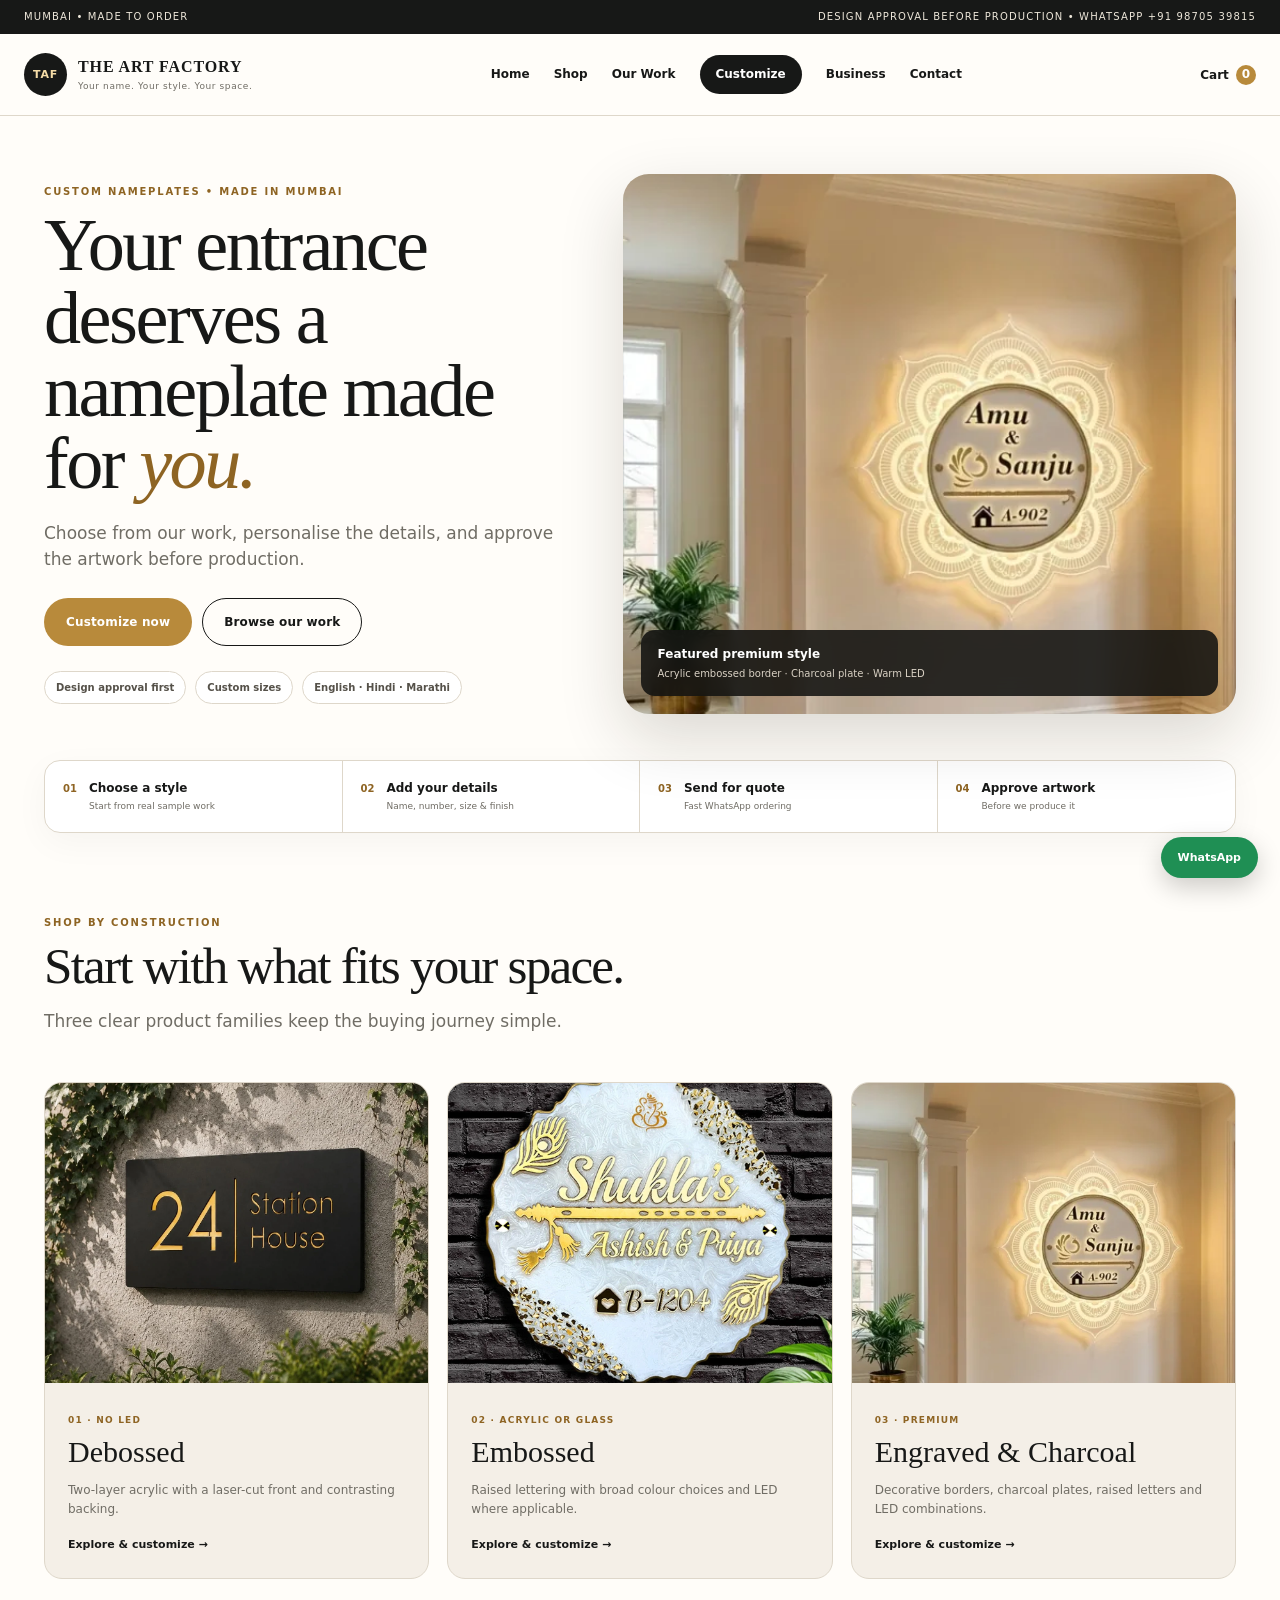
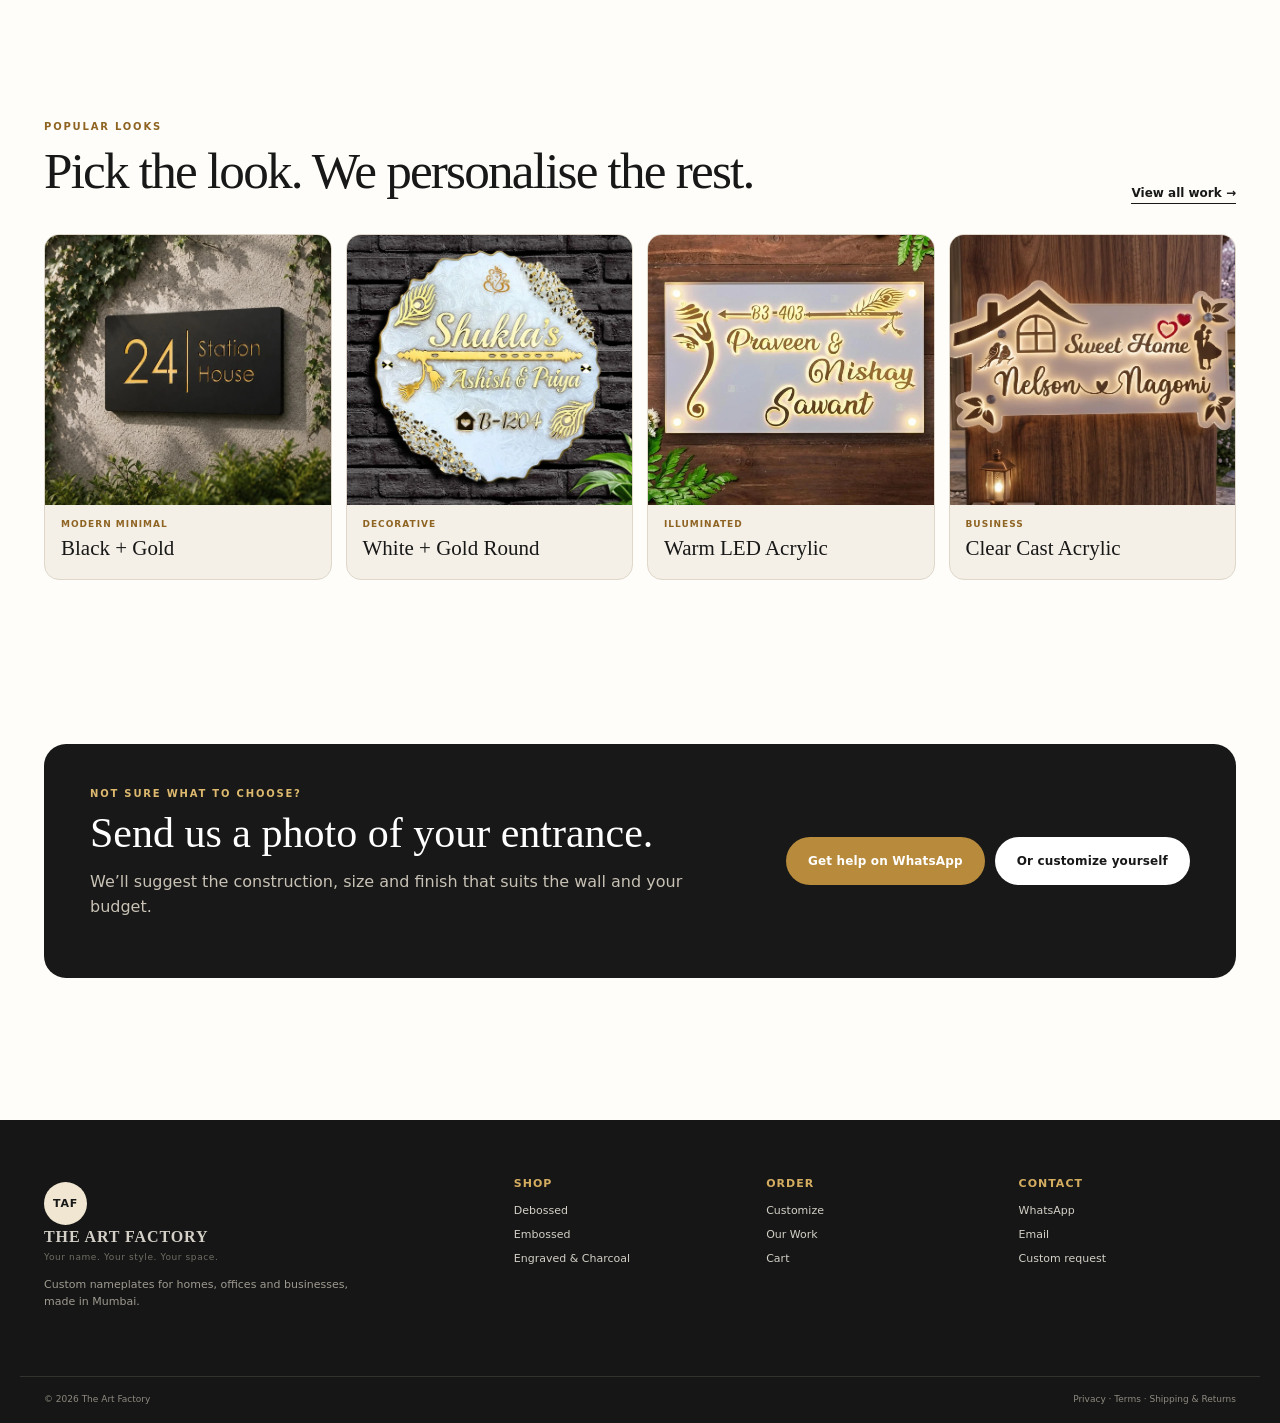
==== commit 87db056a: "Apply premium showroom presentation" ====
--- a/index.html
+++ b/index.html
@@ -1,4 +1,4 @@
-<!doctype html><html lang="en"><head><meta charset="utf-8"><meta name="viewport" content="width=device-width,initial-scale=1"><meta name="description" content="Custom acrylic, glass, engraved and LED nameplates made by The Art Factory in Mumbai."><title>The Art Factory | Custom Nameplates</title><link rel="stylesheet" href="styles.css?v=no-sprites-20260923"></head><body><div class="topbar"><span>Mumbai • Made to order</span><span>Design approval before production • WhatsApp +91 98705 39815</span></div>
+<!doctype html><html lang="en"><head><meta charset="utf-8"><meta name="viewport" content="width=device-width,initial-scale=1"><meta name="description" content="Custom acrylic, glass, engraved and LED nameplates made by The Art Factory in Mumbai."><title>The Art Factory | Custom Nameplates</title><link rel="stylesheet" href="styles.css?v=premium-showroom-20260923"></head><body><div class="topbar"><span>Mumbai • Made to order</span><span>Design approval before production • WhatsApp +91 98705 39815</span></div>
 <header class="site-header"><a class="brand" href="index.html"><span class="brand-mark">TAF</span><span><strong>THE ART FACTORY</strong><small>Your name. Your style. Your space.</small></span></a>
 <nav class="desktop-nav"><a href="index.html">Home</a><a href="shop.html">Shop</a><a href="gallery.html">Our Work</a><a href="customizer.html" class="nav-cta">Customize</a><a href="corporate.html">Business</a><a href="contact.html">Contact</a></nav>
 <div class="header-actions"><a class="cart-link" href="cart.html">Cart <span id="cartCount">0</span></a><button class="menu-btn" id="menuBtn" aria-label="Open menu">☰</button></div></header>
--- a/styles.css
+++ b/styles.css
@@ -67,3 +67,27 @@
 .sample-trio .hq-sample,.mini-work-grid .hq-sample{width:100%;aspect-ratio:4/3;object-fit:cover}
 .about-layout .hq-sample{width:100%;border-radius:18px;object-fit:cover}
 @media(max-width:760px){.choice-card>.hq-sample{height:260px}}
+
+/* Cohesive premium showroom photography — 2026-09-23 */
+.clean-hero-visual,.organized-collections>a,.organized-samples>a,.gallery-card,.shop-card,.choice-card{background:#f4efe7}
+.clean-hero-visual>img{object-fit:cover;padding:0}
+.hq-sample{background:#f2ece3;object-position:center;transition:transform .45s ease,filter .3s ease}
+.organized-collections>a>img,.organized-shop>a>img,.organized-chooser>a>img{height:300px;object-fit:cover;padding:0}
+.small-sample{height:300px;background:#f2ece3}
+.small-sample .hq-sample{height:100%;width:100%;object-fit:cover}
+.organized-samples>a{padding-bottom:18px}
+.organized-samples .hq-sample{width:100%;height:270px;aspect-ratio:auto;object-fit:cover}
+.organized-samples>a:hover .hq-sample,.organized-collections>a:hover .hq-sample,.gallery-card:hover .hq-sample,.shop-card:hover .hq-sample,.choice-card:hover .hq-sample{transform:scale(1.025)}
+.gallery-grid{gap:22px}.gallery-card{box-shadow:0 8px 30px rgba(32,25,16,.05)}
+.gallery-card .hq-sample{width:100%;aspect-ratio:1/1;object-fit:cover}
+.gallery-card>div:last-child{background:#fff}
+.shop-card>.hq-sample{aspect-ratio:4/3;object-fit:cover}
+.choice-card>.hq-sample{height:300px;object-fit:cover}
+.product-visual .hq-sample{object-fit:cover}
+.about-layout .hq-sample{aspect-ratio:4/3;object-fit:cover}
+@media(max-width:760px){
+ .organized-collections>a>img,.organized-shop>a>img,.organized-chooser>a>img,.small-sample{height:260px}
+ .organized-samples .hq-sample{height:260px}
+ .gallery-grid{gap:14px}
+ .choice-card>.hq-sample{height:260px}
+}
